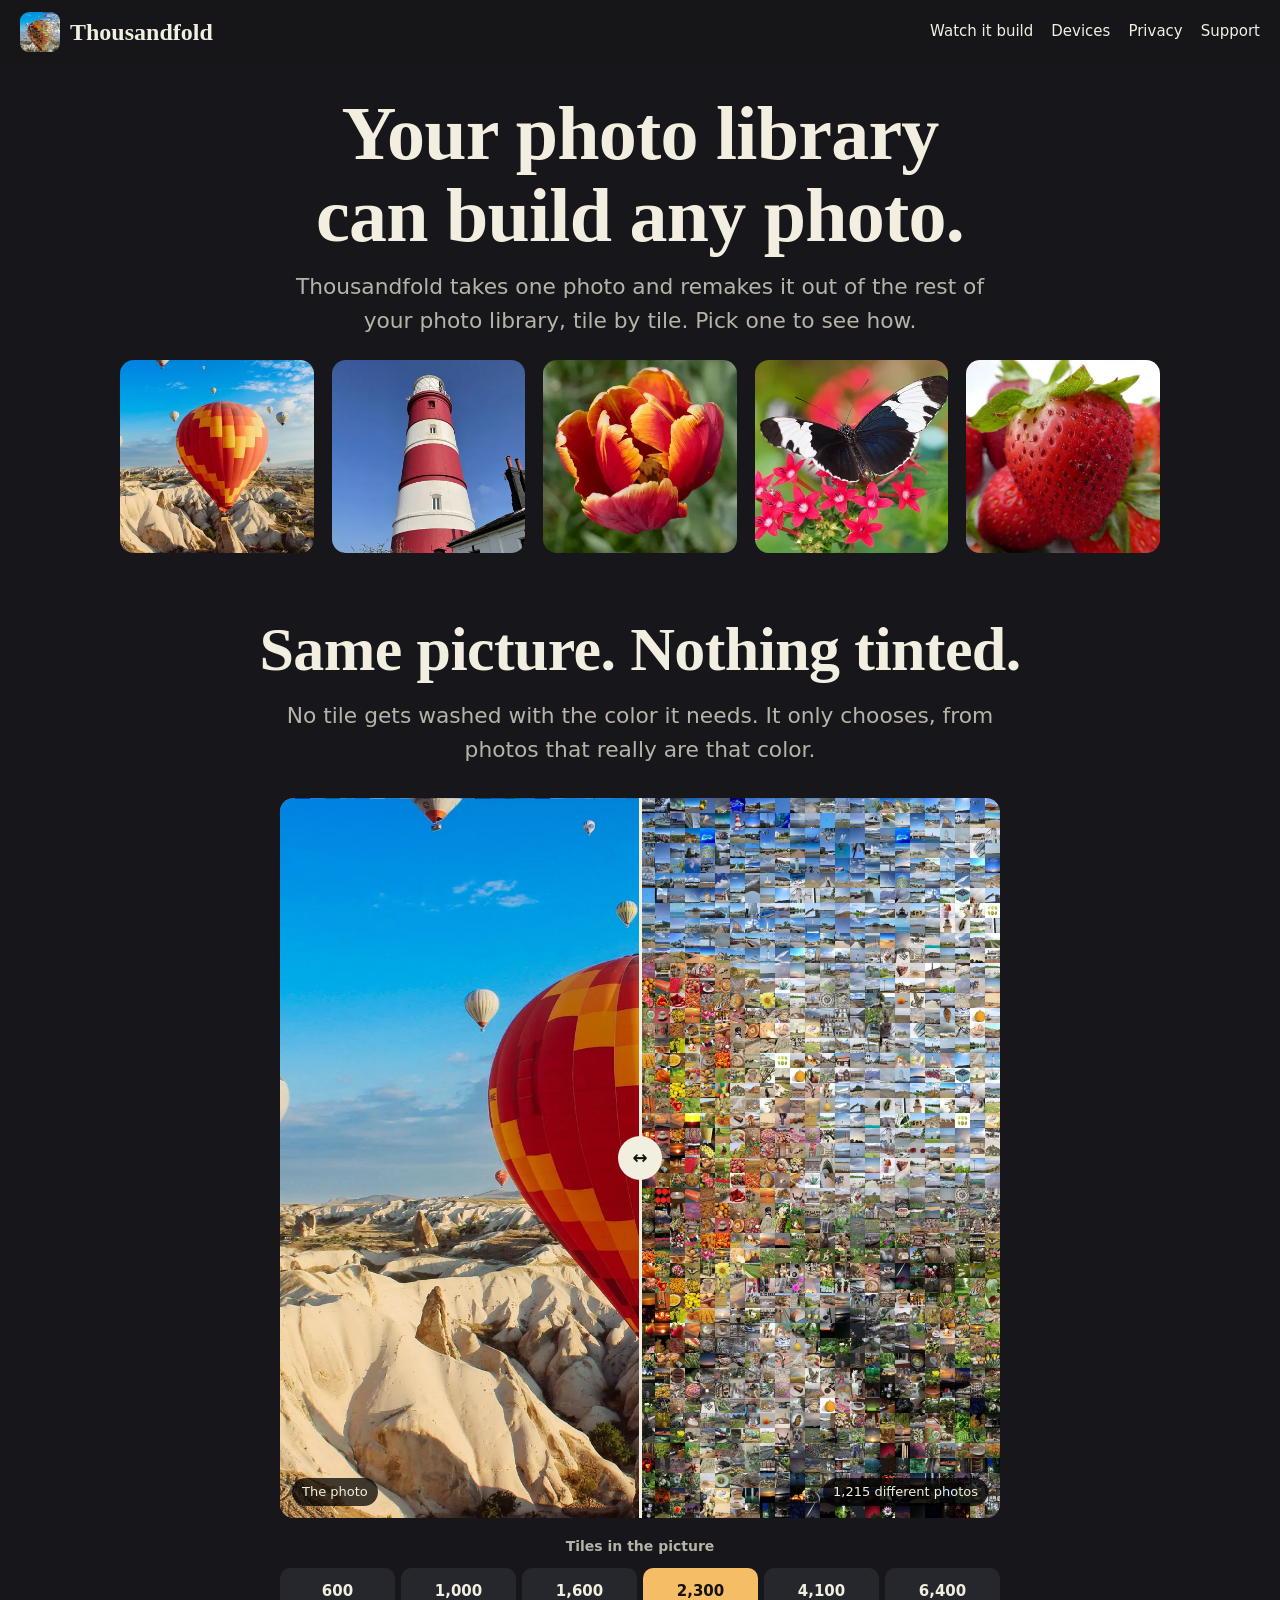
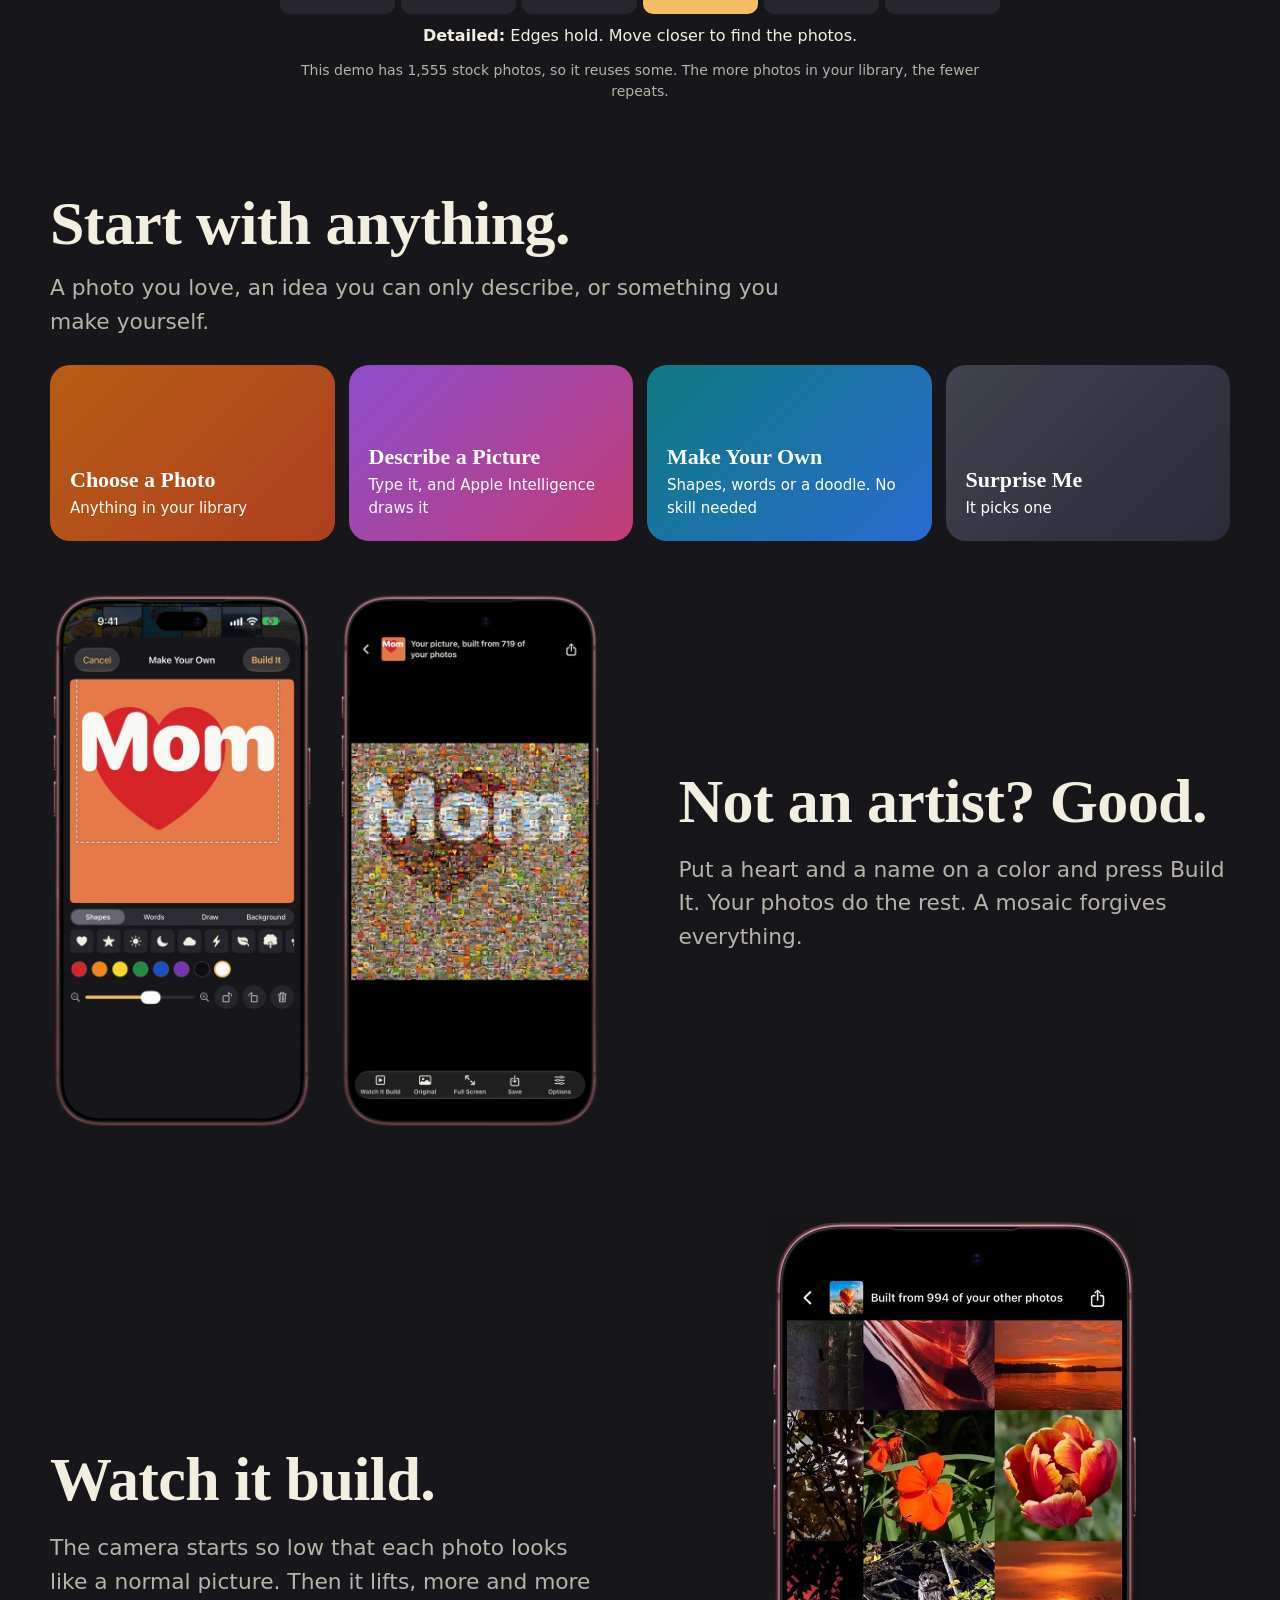
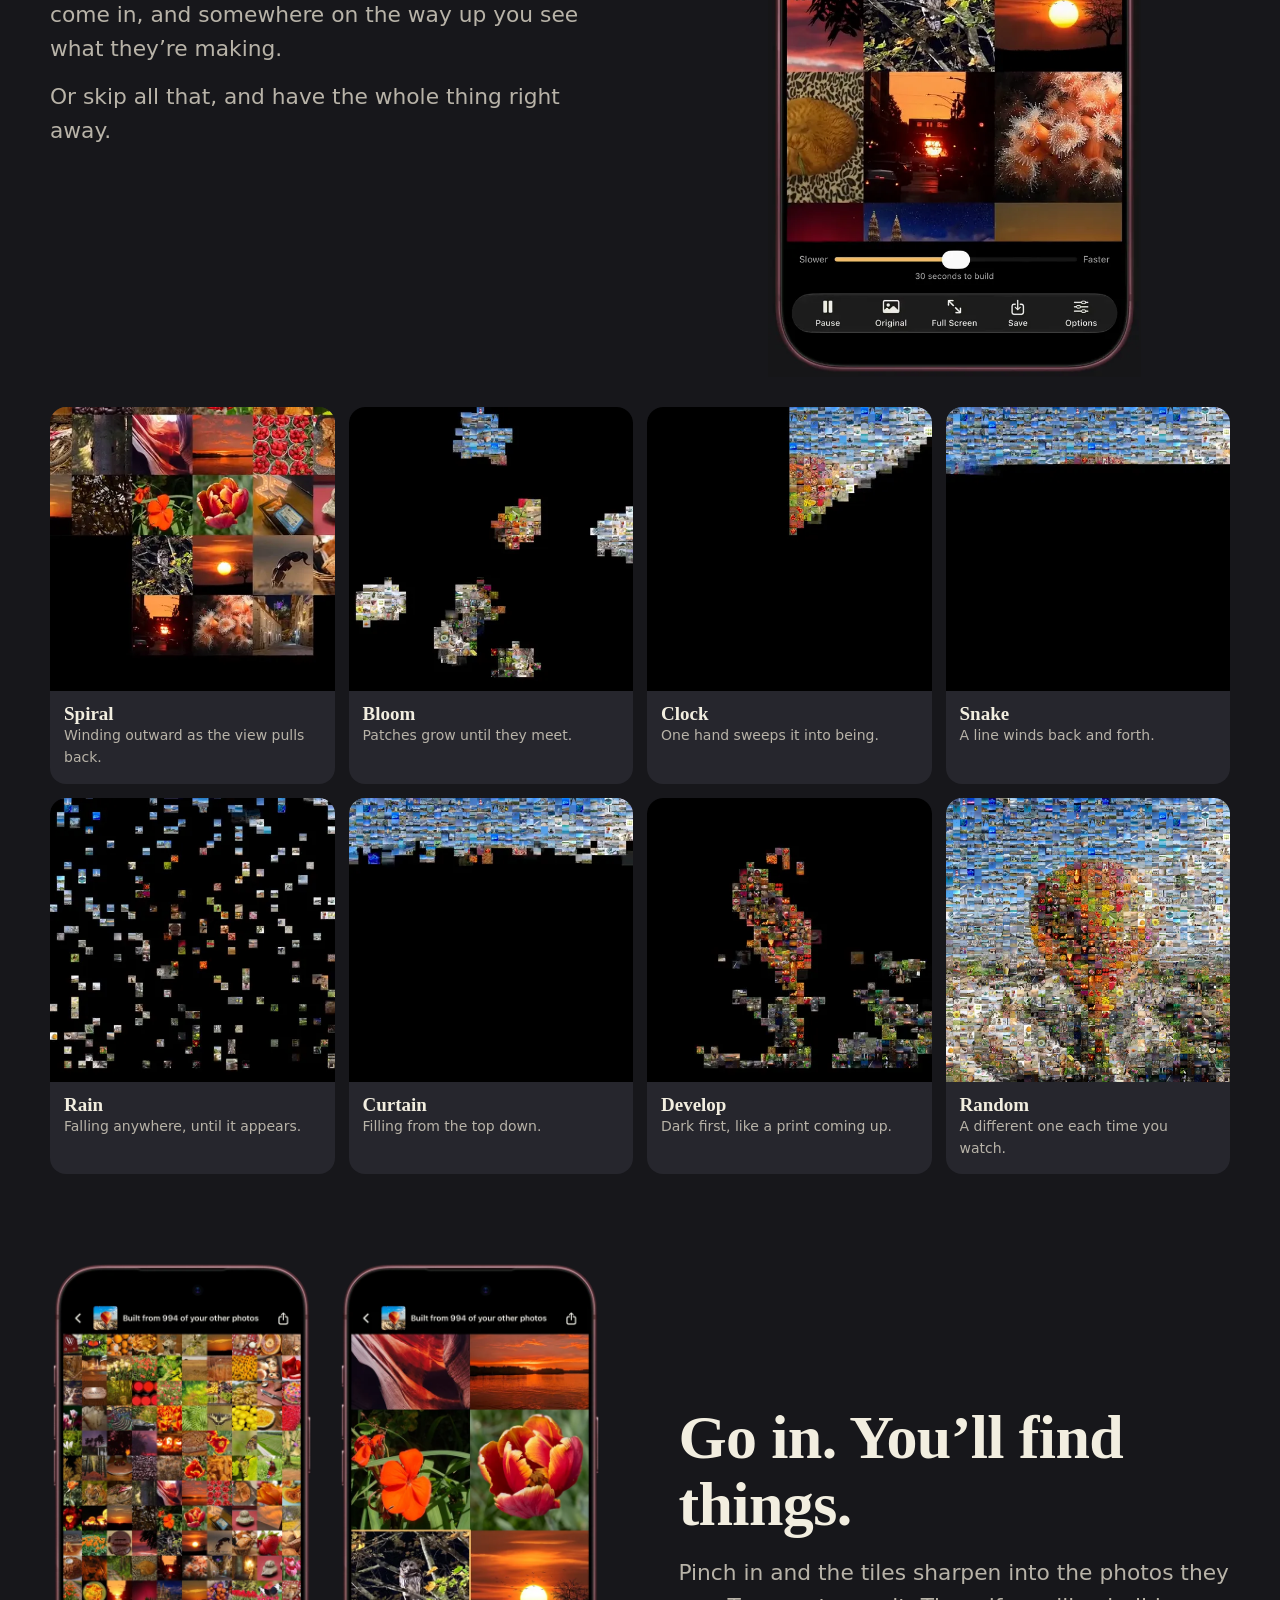
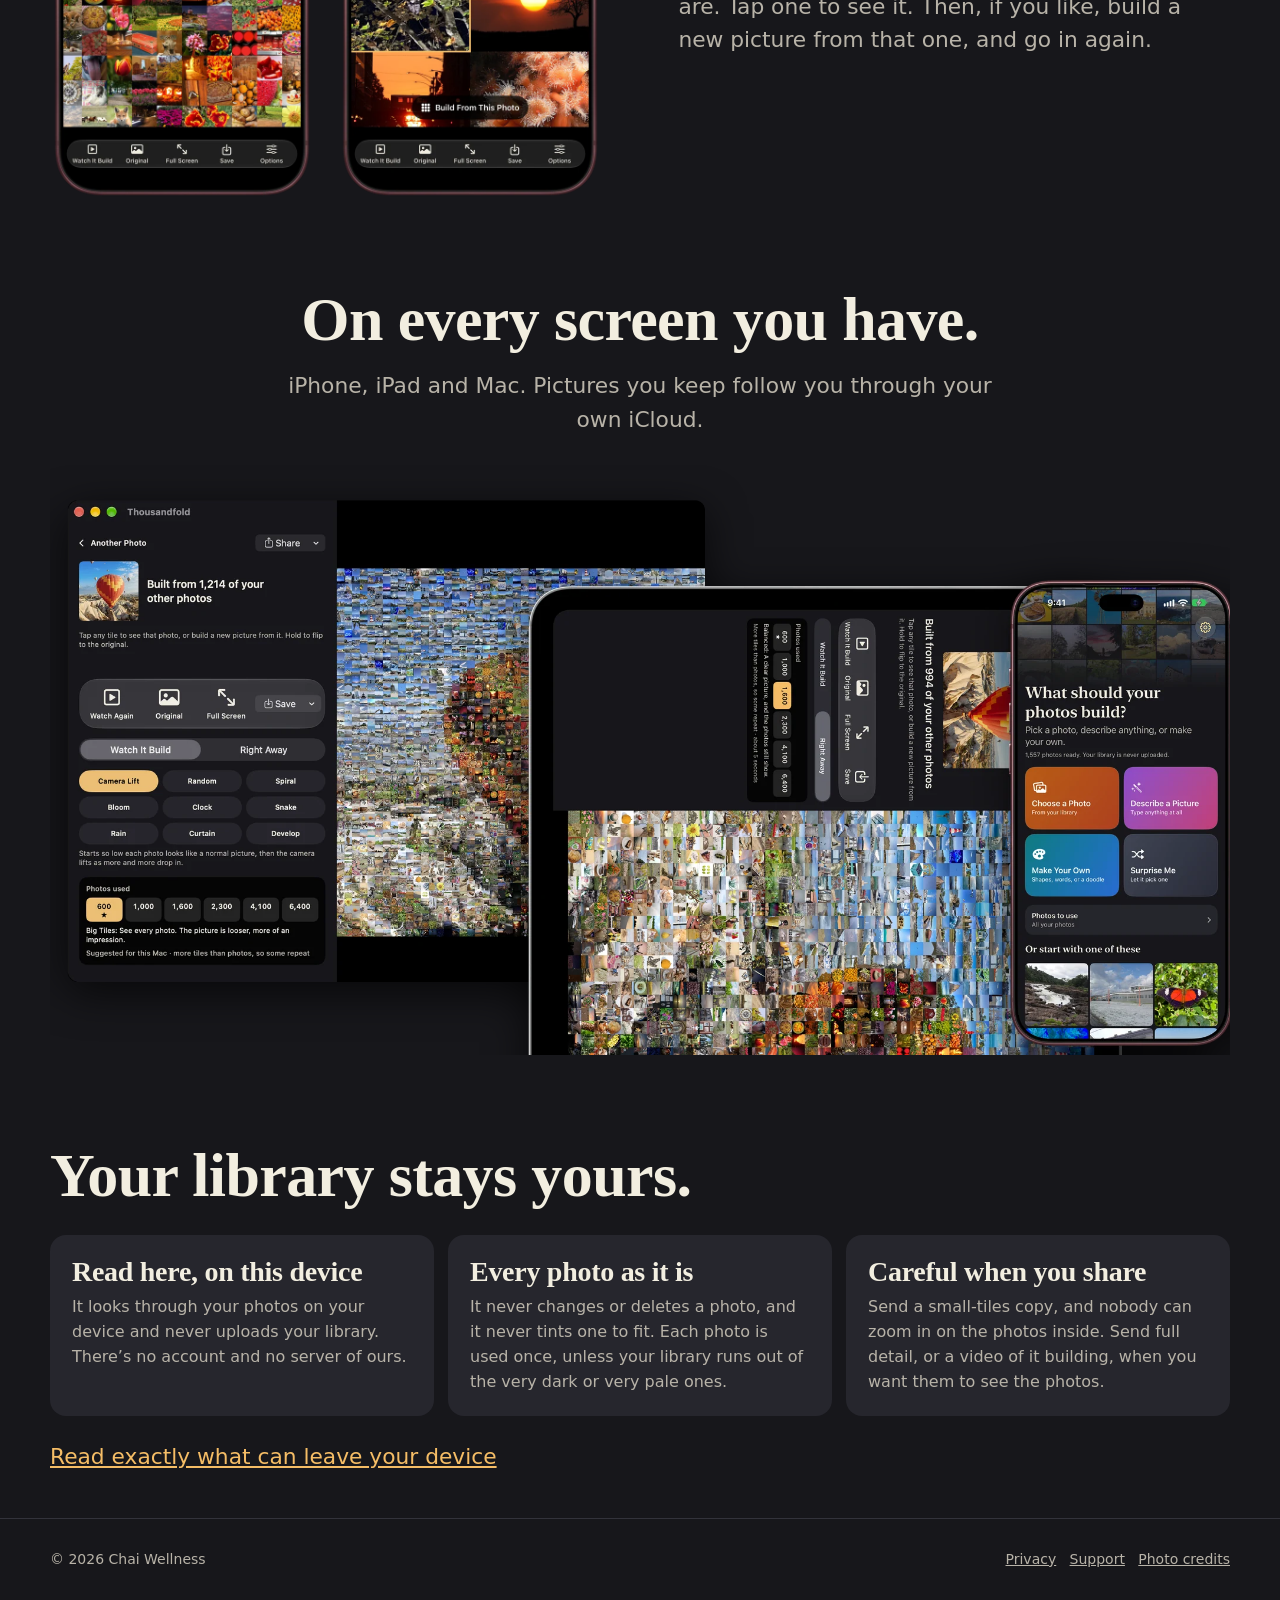
==== index.html @ 29743977 "Screens reshot with the charcoal app" ====
<!doctype html>
<html lang="en">
<head>
<meta charset="utf-8">
<meta name="viewport" content="width=device-width, initial-scale=1, viewport-fit=cover">
<title>Thousandfold: a photo built from your other photos</title>
<meta name="description" content="Pick any photo and Thousandfold builds it out of the rest of your library, tile by tile. Every tile is a real photo, untouched. Your library is never uploaded. For iPhone, iPad and Mac.">
<meta name="theme-color" content="#17171b">
<meta property="og:title" content="Thousandfold"><meta property="og:description" content="A photo built from your other photos."><meta property="og:image" content="og-image.jpg?v=1"><meta name="twitter:card" content="summary_large_image"><meta name="twitter:image" content="og-image.jpg?v=1">
<link rel="icon" href="img/icon-64.png"><link rel="apple-touch-icon" href="apple-touch-icon.png"><link rel="stylesheet" href="style.css?v=6">
</head>
<body>
<header class="nav">
  <a class="brand" href="#top"><img src="img/icon-128.png" alt="" width="40" height="40">Thousandfold</a>
  <nav><a href="#build">Watch it build</a><a href="#devices">Devices</a><a href="#private">Privacy</a><a href="support.html">Support</a></nav>
</header>
<main id="top">
<section class="opening" data-opening>
  <div class="wrap opening-in">
    <div class="opening-words">
      <h1>Your photo library can build any photo.</h1>
      <p class="lead">Thousandfold takes one photo and remakes it out of the rest of your photo library, tile by tile. Pick one to see how.</p>
    </div>
    <div class="picture" data-picture hidden>
      <canvas data-canvas width="1200" height="1200" aria-label="A picture being built out of photos"></canvas>
      <button type="button" class="again" data-again hidden>Watch Again</button>
    </div>
    <p class="caption" data-caption aria-live="polite" hidden></p>
    <div class="picks" data-picks role="group" aria-label="Photos to build">
      <button type="button" class="pick" data-pick="balloon" data-count="1214" data-name="The balloon" aria-label="Build the balloon"><img src="img/pick/balloon-thumb.webp" alt="A hot air balloon over rocky hills" width="360" height="360"></button>
      <button type="button" class="pick" data-pick="lighthouse" data-count="1203" data-name="The lighthouse" aria-label="Build the lighthouse"><img src="img/pick/lighthouse-thumb.webp" alt="A red and white striped lighthouse" width="360" height="360"></button>
      <button type="button" class="pick" data-pick="tulip" data-count="941" data-name="The tulip" aria-label="Build the tulip"><img src="img/pick/tulip-thumb.webp" alt="A red and orange tulip" width="360" height="360"></button>
      <button type="button" class="pick" data-pick="butterfly" data-count="1094" data-name="The butterfly" aria-label="Build the butterfly"><img src="img/pick/butterfly-thumb.webp" alt="A black and white butterfly on red flowers" width="360" height="360"></button>
      <button type="button" class="pick" data-pick="strawberries" data-count="968" data-name="The strawberry" aria-label="Build the strawberry"><img src="img/pick/strawberries-thumb.webp" alt="A ripe strawberry" width="360" height="360"></button>
      </div>
    <p class="after" data-after hidden>This demo uses stock photos. In the app, it&rsquo;s any photo you choose, built from your own library. <span class="soon" data-store-soon>Coming to the App Store</span><a class="store-badge" data-store-live hidden href="#" aria-label="Download Thousandfold on the App Store"><img src="img/app-store-badge-white.svg" alt="Download on the App Store" width="132" height="44"></a></p>
  </div>
</section>

<section class="center"><div class="wrap">
  <h2>Same picture. Nothing tinted.</h2>
  <p class="lead">No tile gets washed with the color it needs. It only chooses, from photos that really are that color.</p>
  <div class="compare" data-compare>
    <img src="img/sizes/balloon-48.webp" data-compare-mosaic alt="The picture built from photos" loading="lazy">
    <img class="over" src="img/pick/balloon-photo.webp" data-compare-photo alt="The original photo" loading="lazy">
    <span class="tag l">The photo</span><span class="tag r" data-compare-count>1,215 different photos</span>
    <div class="bar"><i aria-hidden="true">&#8596;</i></div>
    <input type="range" min="0" max="100" value="50" aria-label="Compare the photo and the picture built from photos">
  </div>
  <div class="sizes-box">
    <p class="sizes-title">Tiles in the picture</p>
    <div class="sizes" data-sizes role="group" aria-label="Tiles in the picture"><button type="button" class="size" data-size="24" data-name="Big Tiles" data-effect="See every photo. The picture is looser, more of an impression." data-distinct="526" aria-pressed="false">600</button><button type="button" class="size" data-size="32" data-name="Bold" data-effect="Photos you can pick out from arm&rsquo;s length." data-distinct="894" aria-pressed="false">1,000</button><button type="button" class="size" data-size="40" data-name="Balanced" data-effect="A clear picture, and the photos still show." data-distinct="979" aria-pressed="false">1,600</button><button type="button" class="size on" data-size="48" data-name="Detailed" data-effect="Edges hold. Move closer to find the photos." data-distinct="1,215" aria-pressed="true">2,300</button><button type="button" class="size" data-size="64" data-name="Fine" data-effect="Sharp from a distance. Zoom in to find the photos." data-distinct="1,454" aria-pressed="false">4,100</button><button type="button" class="size" data-size="80" data-name="Finest" data-effect="Nearly passes for the photo. The tiles are tiny." data-distinct="1,539" aria-pressed="false">6,400</button></div>
    <p class="sizes-line" data-size-line aria-live="polite"><b>Detailed:</b> Edges hold. Move closer to find the photos.</p>
    <p class="sizes-note">This demo has 1,555 stock photos, so it reuses some. The more photos in your library, the fewer repeats.</p>
  </div>
</div></section>

<section><div class="wrap">
  <h2>Start with anything.</h2>
  <p class="lead" style="margin-top:14px">A photo you love, an idea you can only describe, or something you make yourself.</p>
  <div class="starts">
    <div class="start s1"><b>Choose a Photo</b><span>Anything in your library</span></div>
    <div class="start s2"><b>Describe a Picture</b><span>Type it, and Apple Intelligence draws it</span></div>
    <div class="start s3"><b>Make Your Own</b><span>Shapes, words or a doodle. No skill needed</span></div>
    <div class="start s4"><b>Surprise Me</b><span>It picks one</span></div>
  </div>
  <div class="row flip" style="margin-top:clamp(32px,4vw,52px)">
    <div class="devices"><img src="img/iphone-make.webp?v=2" alt="Make Your Own on iPhone: a heart and a word on a colored background" loading="lazy" width="560" height="1145"><img src="img/iphone-made.webp?v=2" alt="The same picture built from photos" loading="lazy" width="560" height="1145"></div>
    <div class="copy"><h2>Not an artist? Good.</h2><p class="lead">Put a heart and a name on a color and press Build It. Your photos do the rest. A mosaic forgives everything.</p></div>
  </div>
</div></section>

<section id="build"><div class="wrap">
  <div class="row">
    <div class="copy"><h2>Watch it build.</h2><p class="lead">The camera starts so low that each photo looks like a normal picture. Then it lifts, more and more come in, and somewhere on the way up you see what they&rsquo;re making.</p><p class="lead">Or skip all that, and have the whole thing right away.</p></div>
    <div class="devices"><video class="video-frame" data-video src="" data-src="img/iphone-lift.mp4?v=3" poster="img/iphone-lift-poster.webp?v=2" muted loop playsinline width="660" height="1350" aria-label="Thousandfold on iPhone: the camera lifts as a picture is built from photos"></video></div>
  </div>
  <div class="ways">
    <figure class="way"><video data-video data-src="img/way-spiral.mp4?v=5" poster="img/way-spiral.webp" muted loop playsinline width="480" height="480" aria-hidden="true"></video><figcaption><b>Spiral</b>Winding outward as the view pulls back.</figcaption></figure>
    <figure class="way"><video data-video data-src="img/way-bloom.mp4?v=5" poster="img/way-bloom.webp" muted loop playsinline width="480" height="480" aria-hidden="true"></video><figcaption><b>Bloom</b>Patches grow until they meet.</figcaption></figure>
    <figure class="way"><video data-video data-src="img/way-clock.mp4?v=5" poster="img/way-clock.webp" muted loop playsinline width="480" height="480" aria-hidden="true"></video><figcaption><b>Clock</b>One hand sweeps it into being.</figcaption></figure>
    <figure class="way"><video data-video data-src="img/way-snake.mp4?v=5" poster="img/way-snake.webp" muted loop playsinline width="480" height="480" aria-hidden="true"></video><figcaption><b>Snake</b>A line winds back and forth.</figcaption></figure>
    <figure class="way"><video data-video data-src="img/way-rain.mp4?v=5" poster="img/way-rain.webp" muted loop playsinline width="480" height="480" aria-hidden="true"></video><figcaption><b>Rain</b>Falling anywhere, until it appears.</figcaption></figure>
    <figure class="way"><video data-video data-src="img/way-curtain.mp4?v=5" poster="img/way-curtain.webp" muted loop playsinline width="480" height="480" aria-hidden="true"></video><figcaption><b>Curtain</b>Filling from the top down.</figcaption></figure>
    <figure class="way"><video data-video data-src="img/way-develop.mp4?v=5" poster="img/way-develop.webp" muted loop playsinline width="480" height="480" aria-hidden="true"></video><figcaption><b>Develop</b>Dark first, like a print coming up.</figcaption></figure>
    <figure class="way"><img src="img/way-random.webp" alt="" loading="lazy" width="480" height="480"><figcaption><b>Random</b>A different one each time you watch.</figcaption></figure>
  </div>
</div></section>

<section><div class="wrap"><div class="row flip">
  <div class="devices"><img src="img/iphone-zoomed.webp?v=2" alt="Zoomed in close on the tiles" loading="lazy" width="560" height="1145"><img src="img/iphone-one.webp?v=2" alt="One photo filling the screen, with a button to build a new picture from it" loading="lazy" width="560" height="1145"></div>
  <div class="copy"><h2>Go in. You&rsquo;ll find things.</h2><p class="lead">Pinch in and the tiles sharpen into the photos they are. Tap one to see it. Then, if you like, build a new picture from that one, and go in again.</p></div>
</div></div></section>

<section id="devices"><div class="wrap center">
  <h2>On every screen you have.</h2>
  <p class="lead">iPhone, iPad and Mac. Pictures you keep follow you through your own iCloud.</p>
  <div class="strip"><img src="img/devices.webp?v=2" alt="Thousandfold on Mac, iPad and iPhone" loading="lazy" width="1800" height="900"></div>
</div></section>

<section id="private"><div class="wrap">
  <h2>Your library stays yours.</h2>
  <div class="promises">
    <div class="promise"><h3>Read here, on this device</h3><p>It looks through your photos on your device and never uploads your library. There&rsquo;s no account and no server of ours.</p></div>
    <div class="promise"><h3>Every photo as it is</h3><p>It never changes or deletes a photo, and it never tints one to fit. Each photo is used once, unless your library runs out of the very dark or very pale ones.</p></div>
    <div class="promise"><h3>Careful when you share</h3><p>Send a small-tiles copy, and nobody can zoom in on the photos inside. Send full detail, or a video of it building, when you want them to see the photos.</p></div>
  </div>
  <p class="lead" style="margin-top:24px"><a href="privacy.html">Read exactly what can leave your device</a></p>
</div></section>

<!-- The maker's note goes here, in Eric's words, once he has written it. Nothing publishes in his name until then. -->
</main>
<footer class="foot"><div class="wrap"><span>&copy; 2026 Chai Wellness</span><span><a href="privacy.html">Privacy</a> &nbsp; <a href="support.html">Support</a> &nbsp; <a href="credits.html">Photo credits</a></span></div></footer>
<script src="site.js?v=2" defer></script><script src="store.js" defer></script>
</body></html>
---- style.css ----
:root{color-scheme:dark}
:root{--ink:#17171b;--card:#26262d;--line:#33333b;--paper:#f2eee0;--dim:#b8b3a8;--amber:#f5bd66;--serif:ui-serif,"New York",Georgia,serif;--sans:-apple-system,BlinkMacSystemFont,"SF Pro Text",system-ui,sans-serif}
*{box-sizing:border-box}html{background:var(--ink);scroll-behavior:smooth}body{margin:0;background:var(--ink);color:var(--paper);font:18px/1.55 var(--sans);-webkit-font-smoothing:antialiased}
[hidden]{display:none!important}img,video{display:block;max-width:100%;height:auto}a{color:var(--amber)}
h1,h2,h3{font-family:var(--serif);font-weight:700;line-height:1.08;margin:0;letter-spacing:-.01em}
h2{font-size:clamp(34px,5.2vw,62px)}h3{font-size:clamp(22px,2.4vw,28px)}p{margin:0}.lead{color:var(--dim);font-size:clamp(18px,1.7vw,22px);max-width:34em}
.wrap{width:min(1180px,100% - 40px);margin-inline:auto}section{padding:clamp(32px,3.4vw,54px) 0}
.nav{position:fixed;inset:0 0 auto;z-index:20;display:flex;align-items:center;justify-content:space-between;padding:12px max(20px,env(safe-area-inset-right,0px)) 12px max(20px,env(safe-area-inset-left,0px));background:#17171bd9;-webkit-backdrop-filter:blur(14px);backdrop-filter:blur(14px)}
.brand{display:flex;gap:10px;align-items:center;color:var(--paper);text-decoration:none;font:700 24px var(--serif)}.brand img{width:40px;height:40px;border-radius:9px}
.nav nav{display:flex;gap:18px;font-size:15px}.nav nav a{color:var(--paper);text-decoration:none}@media(max-width:620px){.nav nav a:not(:last-child){display:none}}
.soon{display:inline-block;color:#17130a;background:var(--amber);border-radius:99px;padding:10px 18px;font-weight:600;font-size:15px}
.store-badge{display:block;width:max-content;line-height:0;margin:11px auto 0}.store-badge img{height:44px;width:auto}
/* The opening */
.opening{padding:92px 0 clamp(8px,1.5vw,20px)}.opening-in{display:flex;flex-direction:column;align-items:center;gap:22px;text-align:center}
.opening-words h1{font-size:clamp(38px,6.2vw,76px);text-wrap:balance;max-width:15em;margin-inline:auto}.opening-words .lead{margin:14px auto 0}
.picks{display:grid;grid-template-columns:repeat(5,minmax(0,1fr));gap:clamp(8px,1.4vw,18px);width:min(1040px,100%)}
.pick{appearance:none;border:0;padding:0;background:none;cursor:pointer;border-radius:14px;overflow:hidden;aspect-ratio:1;outline:3px solid transparent;outline-offset:3px;transition:transform .2s,outline-color .2s,opacity .2s}
.pick img{width:100%;height:100%;object-fit:cover}.pick:hover{transform:translateY(-3px)}.pick:focus-visible{outline-color:var(--paper)}.pick.on{outline-color:var(--amber)}
.opening.playing .opening-words{display:none}.opening.playing{padding-top:78px}.opening.playing .picks{width:min(460px,100%);gap:8px}.opening.playing .pick:not(.on){opacity:.72}.opening.playing .pick{border-radius:9px}
@media(max-width:560px){.opening:not(.playing) .picks{grid-template-columns:repeat(6,minmax(0,1fr))}.opening:not(.playing) .pick{grid-column:span 2}.opening:not(.playing) .pick:nth-child(4){grid-column:2/span 2}}
.picture{position:relative;width:min(100%,calc(100svh - 270px));min-width:min(100%,320px);aspect-ratio:1;background:var(--ink);border-radius:10px;overflow:hidden}.picture canvas{display:block;width:100%;height:100%}
.again{position:absolute;right:12px;bottom:12px;appearance:none;border:0;border-radius:99px;padding:10px 16px;font:600 15px var(--sans);background:#000c;color:var(--paper);cursor:pointer}.again:focus-visible{outline:2px solid var(--paper)}
.caption{font:700 clamp(24px,3.4vw,40px)/1.12 var(--serif);min-height:1.2em;text-wrap:balance;margin:0}.after{color:var(--dim);max-width:34em}.after .soon{margin-left:8px;font-size:14px;padding:5px 12px;white-space:nowrap}
/* Compare */
.compare{position:relative;width:min(720px,100%);aspect-ratio:1;margin:clamp(20px,2.6vw,32px) auto 0;overflow:hidden;border-radius:14px;touch-action:pan-y;cursor:ew-resize;user-select:none;--at:50%}
.compare img{position:absolute;inset:0;width:100%;height:100%;object-fit:cover;pointer-events:none}.compare .over{clip-path:inset(0 calc(100% - var(--at)) 0 0)}
.compare .bar{position:absolute;top:0;bottom:0;left:var(--at);width:3px;margin-left:-1.5px;background:var(--paper)}.compare .bar i{position:absolute;top:50%;left:50%;width:44px;height:44px;margin:-22px;border-radius:50%;background:var(--paper);color:#111;display:grid;place-items:center;font-style:normal;font-weight:700}
.compare input{position:absolute;inset:0;width:100%;height:100%;opacity:0;margin:0;cursor:ew-resize}
.sizes-box{width:min(720px,100%);margin:18px auto 0;display:grid;gap:10px;text-align:center}.sizes-title{font-size:14px;font-weight:600;color:var(--dim)}
.sizes{display:grid;grid-template-columns:repeat(6,minmax(0,1fr));gap:6px}.size{appearance:none;border:0;border-radius:10px;min-height:46px;padding:0 2px;background:var(--card);color:var(--paper);font:600 15px var(--sans);font-variant-numeric:tabular-nums;cursor:pointer}.size.on{background:var(--amber);color:#17130a}.size:focus-visible{outline:2px solid var(--paper);outline-offset:2px}
.sizes-line{color:var(--paper);font-size:16px;min-height:1.6em}.sizes-line b{font-weight:600}.sizes-note{color:var(--dim);font-size:14px}
.tag{position:absolute;bottom:12px;background:#000b;padding:4px 10px;border-radius:99px;font-size:13px;pointer-events:none}.tag.l{left:12px}.tag.r{right:12px}.center{text-align:center}.center .lead{margin:16px auto 0}
/* Rows */
.row{display:grid;grid-template-columns:1fr 1fr;gap:clamp(30px,6vw,90px);align-items:center}.row.flip>.copy{order:2}.copy h2{margin-bottom:18px}.copy .lead+.lead{margin-top:14px}
.devices{display:flex;justify-content:center;align-items:flex-end;gap:clamp(10px,2vw,24px);min-width:0}.devices img,.devices video{max-height:760px;width:auto;min-width:0}.devices>*{flex:0 1 auto;min-width:0}
@media(max-width:860px){.row{grid-template-columns:1fr}.row.flip>.copy{order:0}.devices img,.devices video{max-height:620px}}
.video-frame{background:none;display:block;width:min(380px,100%)}
/* Start */
.starts{display:grid;grid-template-columns:repeat(4,1fr);gap:14px;margin-top:26px}.start{border-radius:20px;padding:20px;min-height:176px;color:#fff;display:flex;flex-direction:column;justify-content:flex-end;gap:4px}.start b{font:700 22px var(--serif)}.start span{font-size:15px}
.s1{background:linear-gradient(135deg,#b85c14,#ad401f)}.s2{background:linear-gradient(135deg,#8c4dcc,#c23d75)}.s3{background:linear-gradient(135deg,#0f7a80,#296bd1)}.s4{background:linear-gradient(135deg,#40444f,#292b38)}
@media(max-width:860px){.starts{grid-template-columns:1fr 1fr}}
/* Ways */
.ways{display:grid;grid-template-columns:repeat(4,1fr);gap:14px;margin-top:30px}@media(max-width:860px){.ways{grid-template-columns:1fr 1fr}}
.way{margin:0;background:var(--card);border-radius:16px;overflow:hidden}.way video,.way img{width:100%;aspect-ratio:1;object-fit:cover;background:var(--ink)}.way figcaption{padding:12px 14px 15px;font-size:14px;color:var(--dim)}.way b{display:block;color:var(--paper);font:700 19px var(--serif)}
/* Promises */
.promises{display:grid;grid-template-columns:repeat(3,1fr);gap:14px;margin-top:26px}@media(max-width:860px){.promises{grid-template-columns:1fr}}.promise{background:var(--card);padding:22px;border-radius:16px}.promise h3{margin-bottom:8px}.promise p{color:var(--dim);font-size:16px}
.strip{margin-top:28px}.strip img{margin:auto}
.foot{border-top:1px solid var(--line);padding:30px 0 50px;font-size:14px;color:var(--dim)}.foot .wrap{display:flex;flex-wrap:wrap;gap:12px 22px;justify-content:space-between}.foot a{color:var(--dim)}
.page{padding-top:108px;max-width:760px}.page h1{font-size:clamp(38px,6vw,58px);margin-bottom:20px}.page h2{font-size:28px;margin:36px 0 10px}.page p,.page li{color:var(--dim)}.page ul{padding-left:20px}.credits{columns:3;column-gap:24px;font-size:13px;padding:0;list-style:none}.credits li{break-inside:avoid;margin-bottom:4px}@media(max-width:700px){.credits{columns:1}}
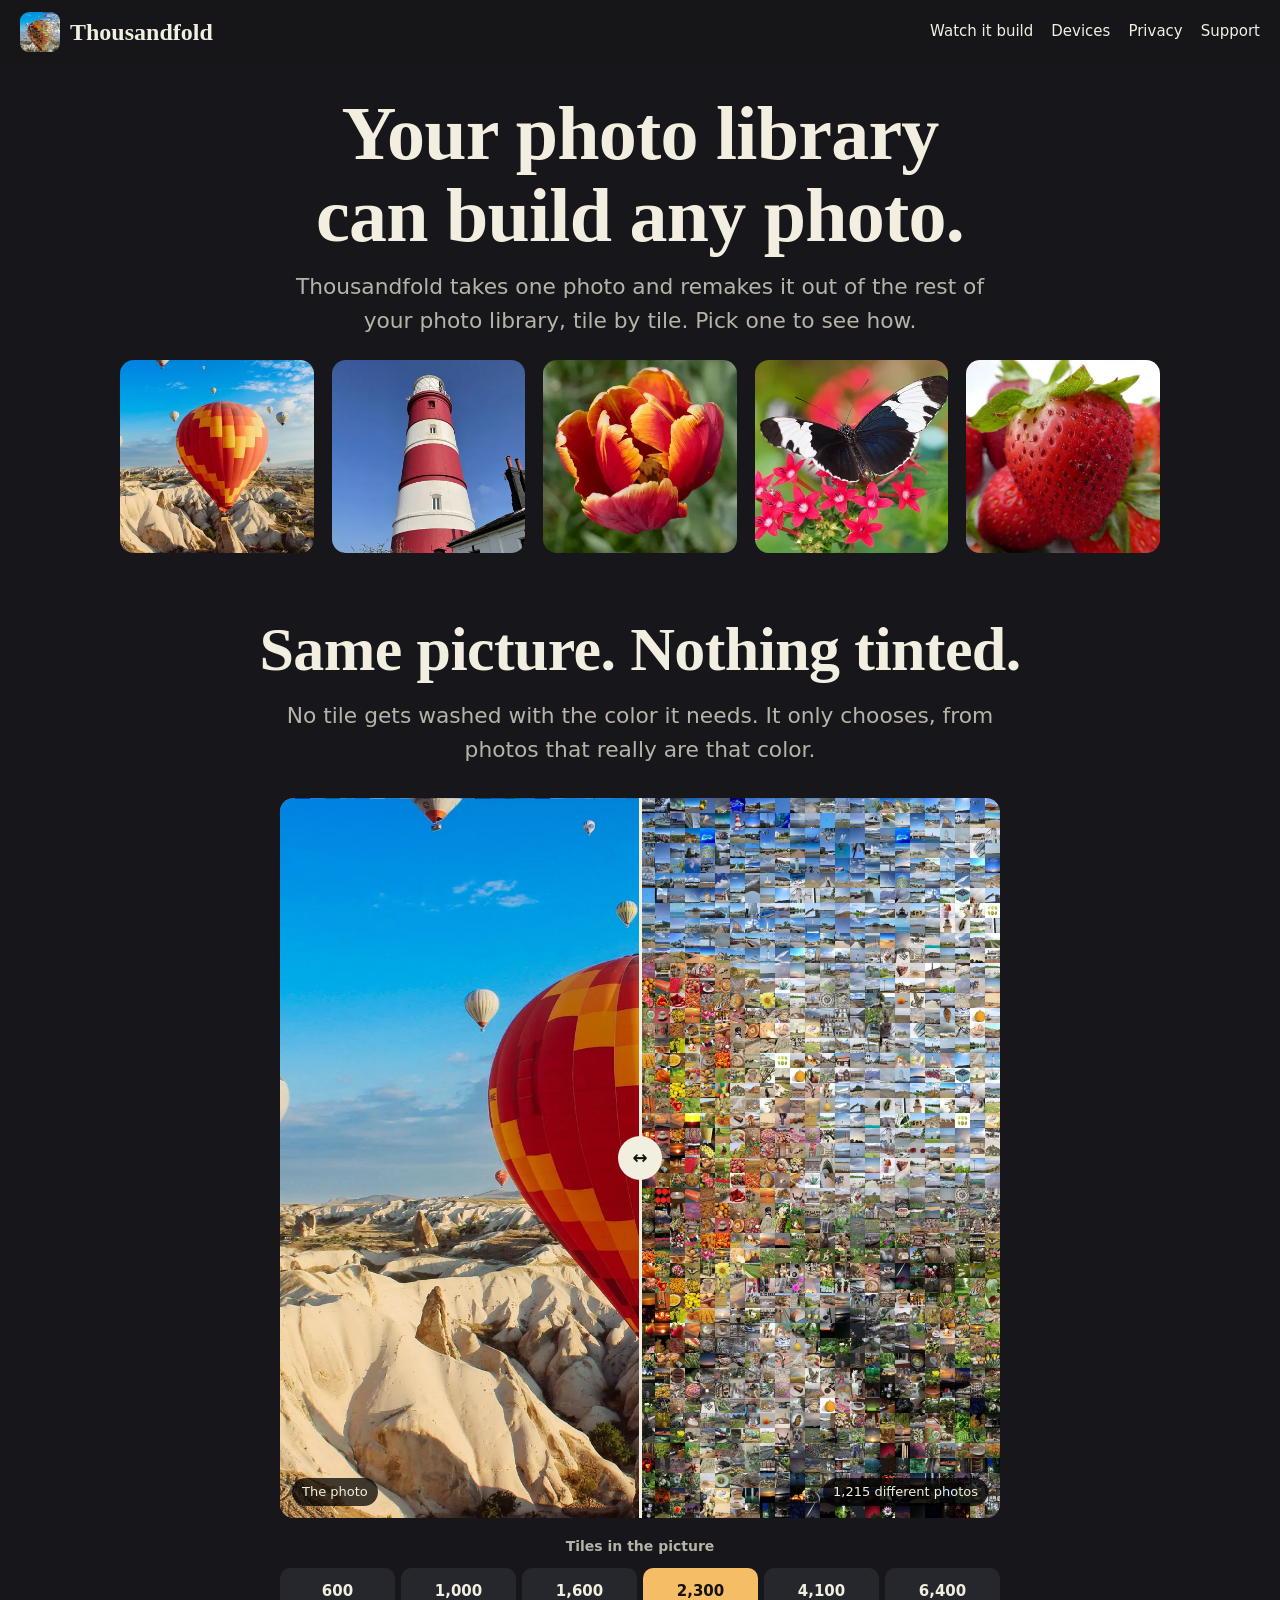
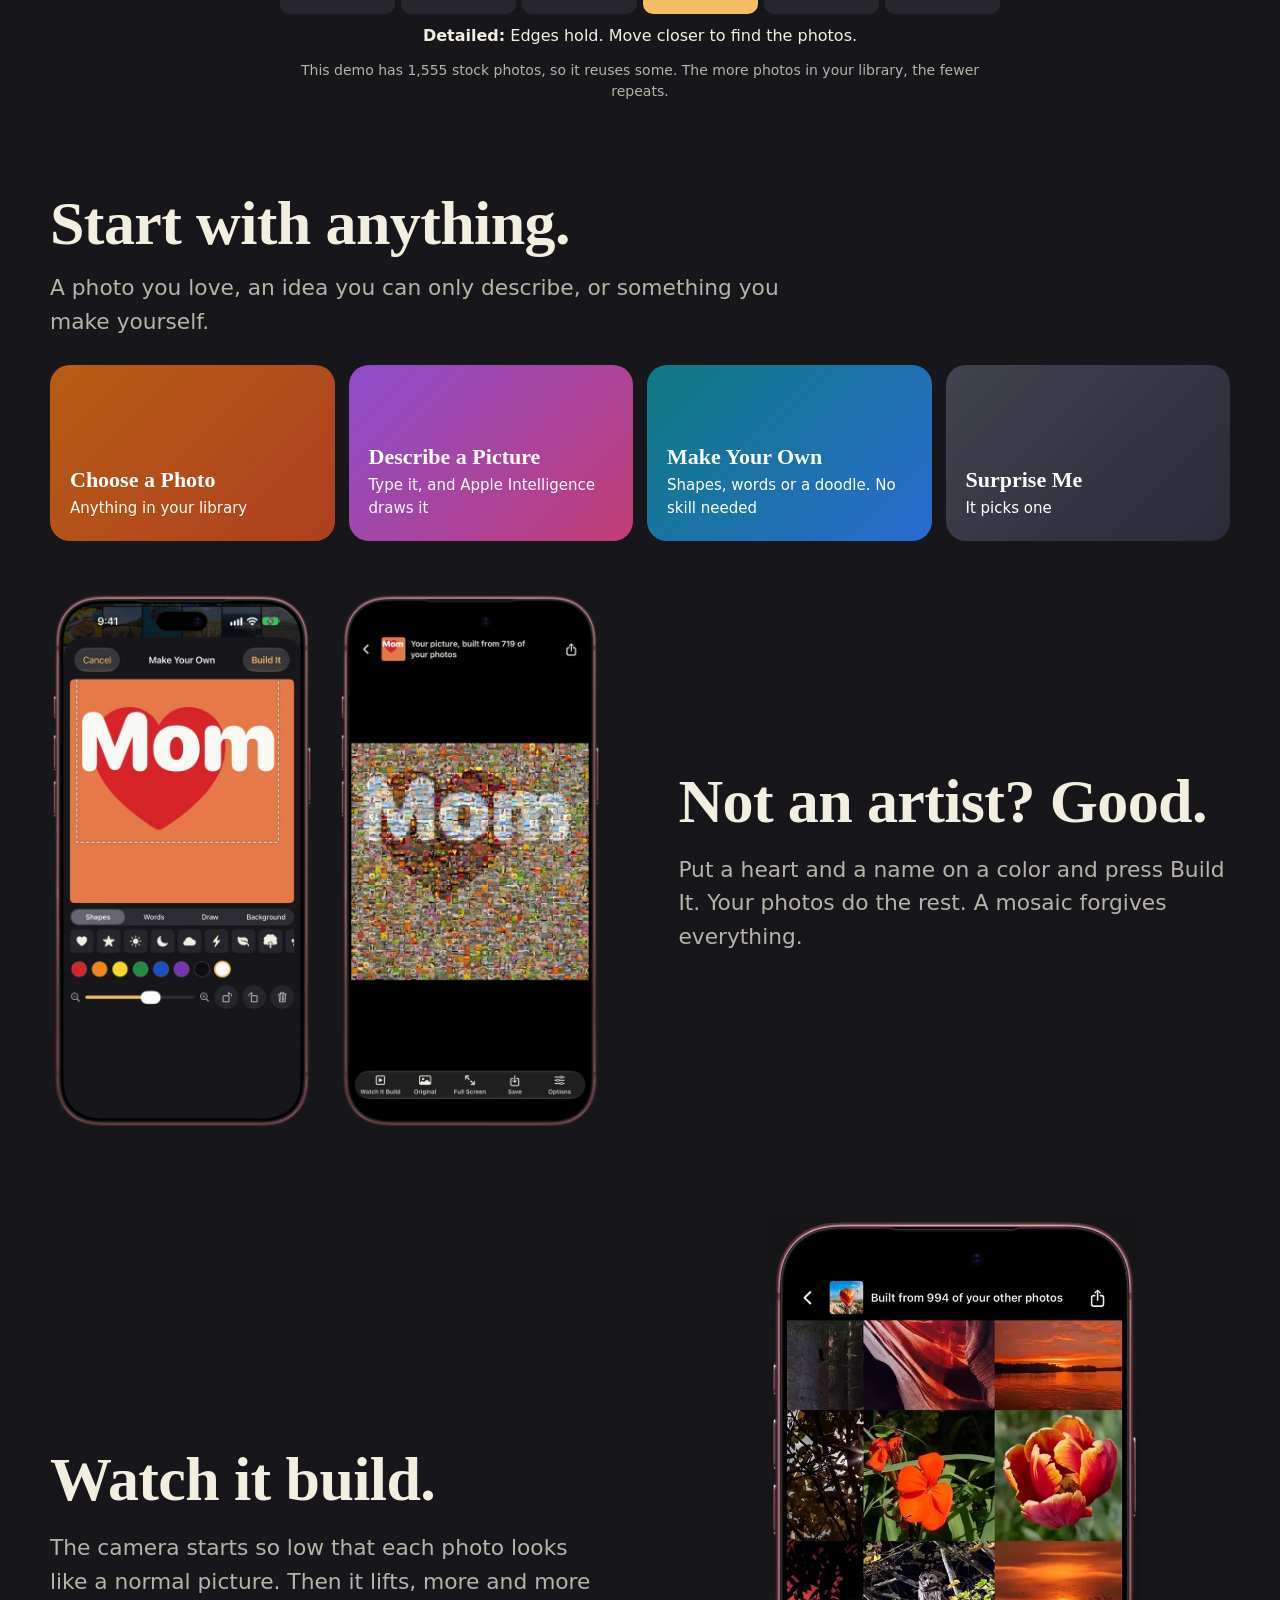
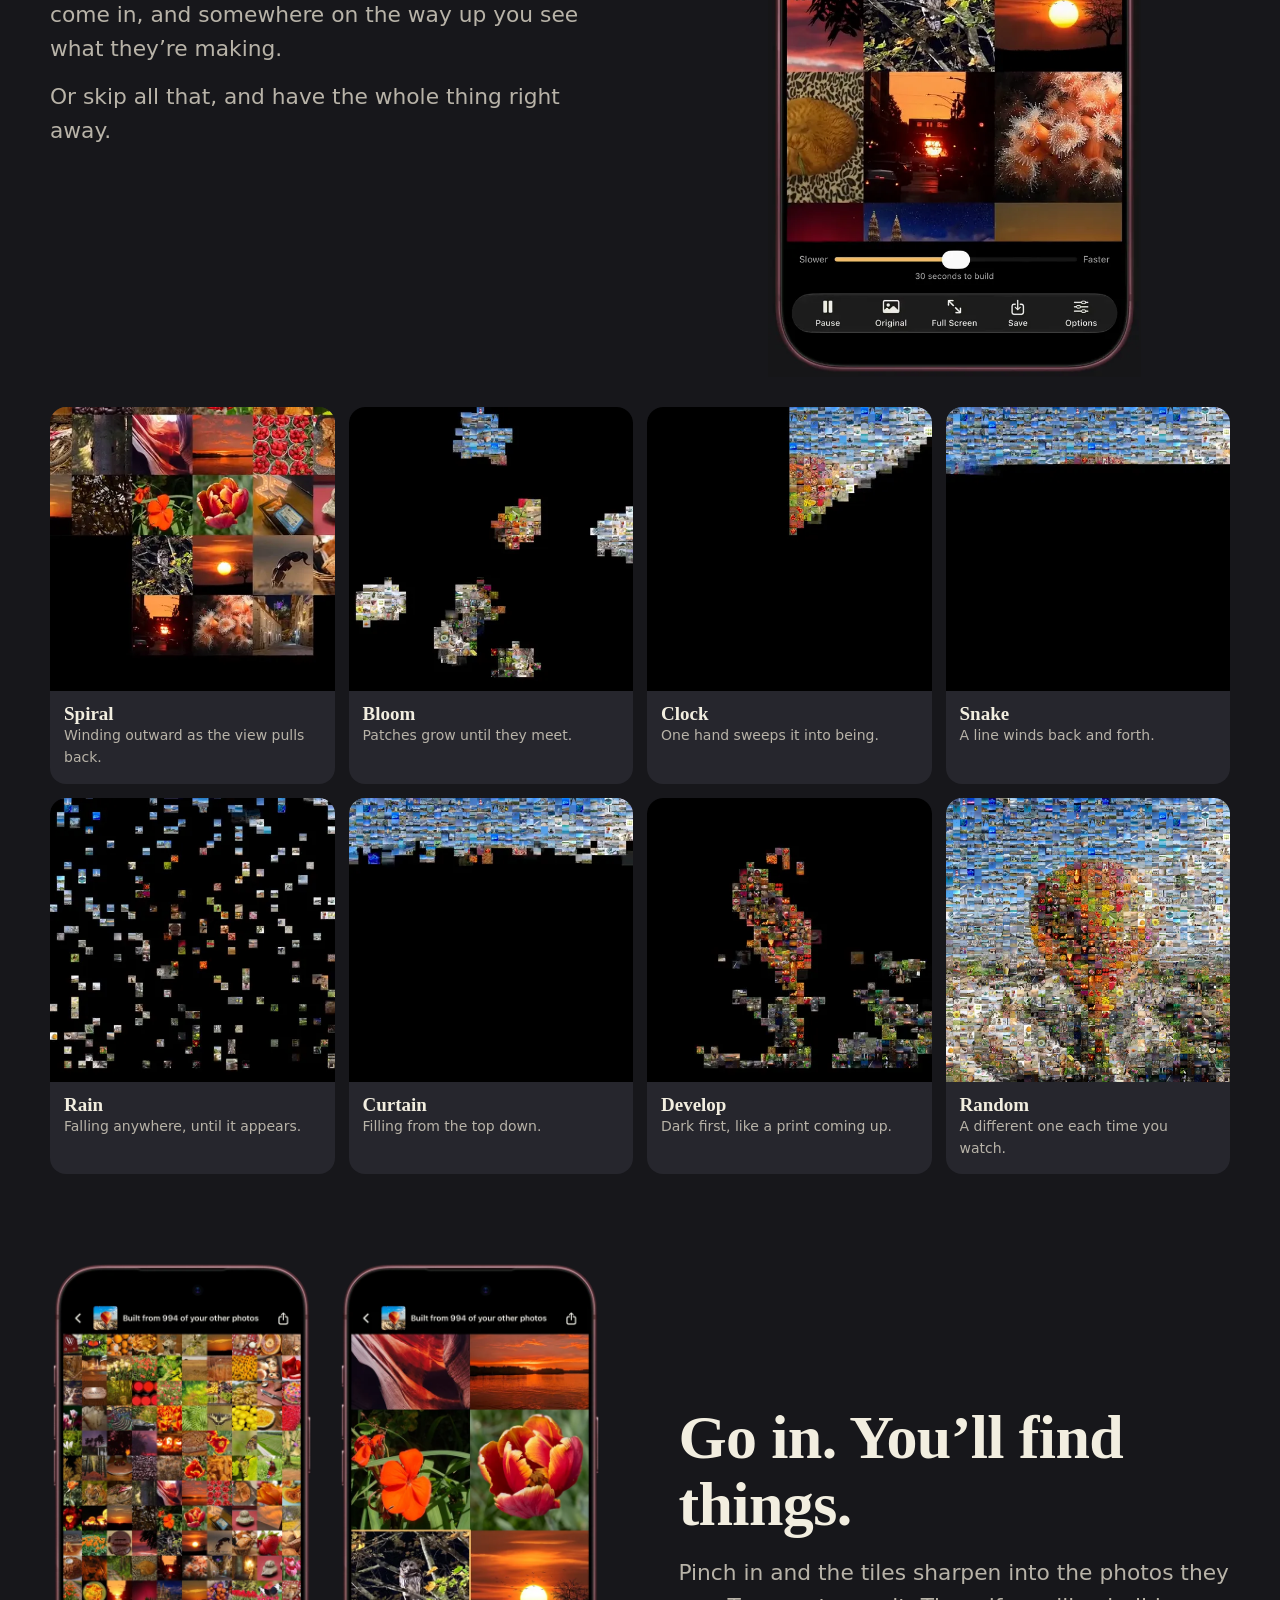
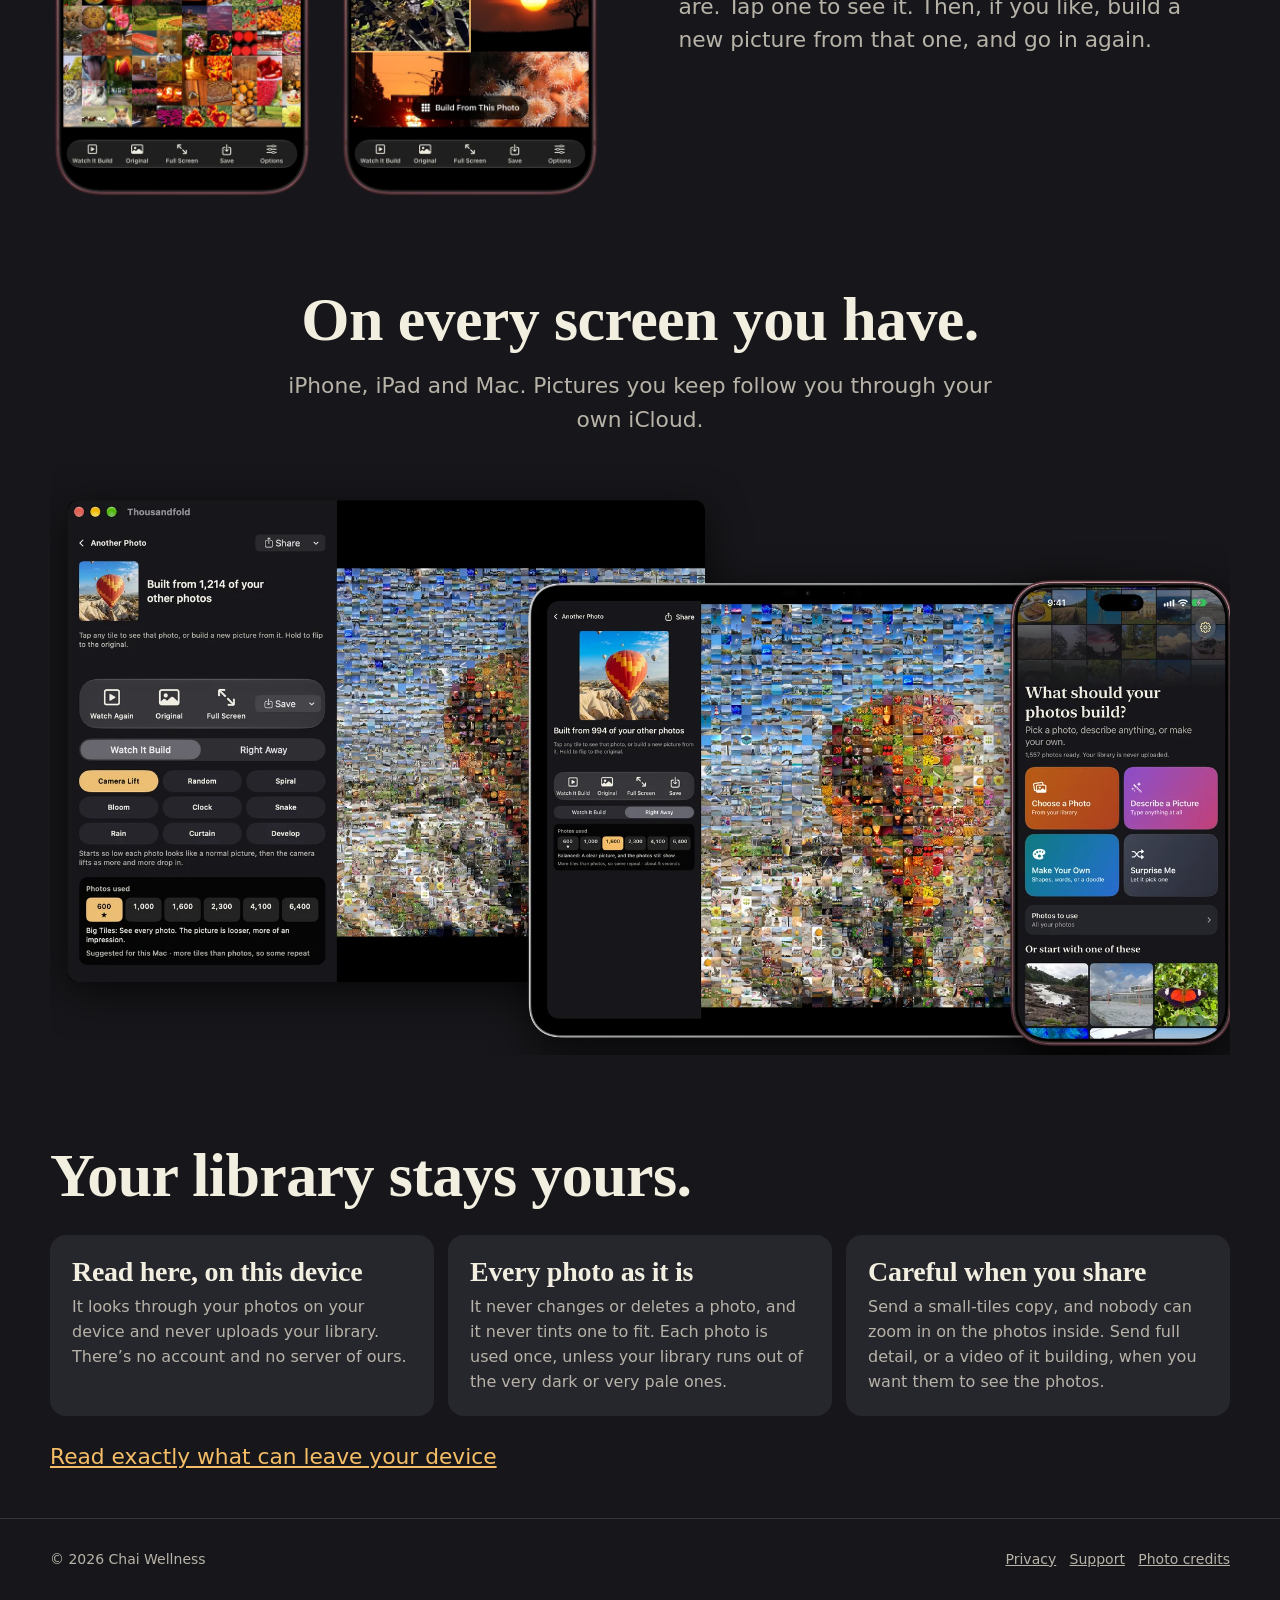
==== commit db80debd: "iPad right way up in the devices picture" ====
--- a/index.html
+++ b/index.html
@@ -95,7 +95,7 @@
 <section id="devices"><div class="wrap center">
   <h2>On every screen you have.</h2>
   <p class="lead">iPhone, iPad and Mac. Pictures you keep follow you through your own iCloud.</p>
-  <div class="strip"><img src="img/devices.webp?v=2" alt="Thousandfold on Mac, iPad and iPhone" loading="lazy" width="1800" height="900"></div>
+  <div class="strip"><img src="img/devices.webp?v=3" alt="Thousandfold on Mac, iPad and iPhone" loading="lazy" width="1800" height="900"></div>
 </div></section>
 
 <section id="private"><div class="wrap">
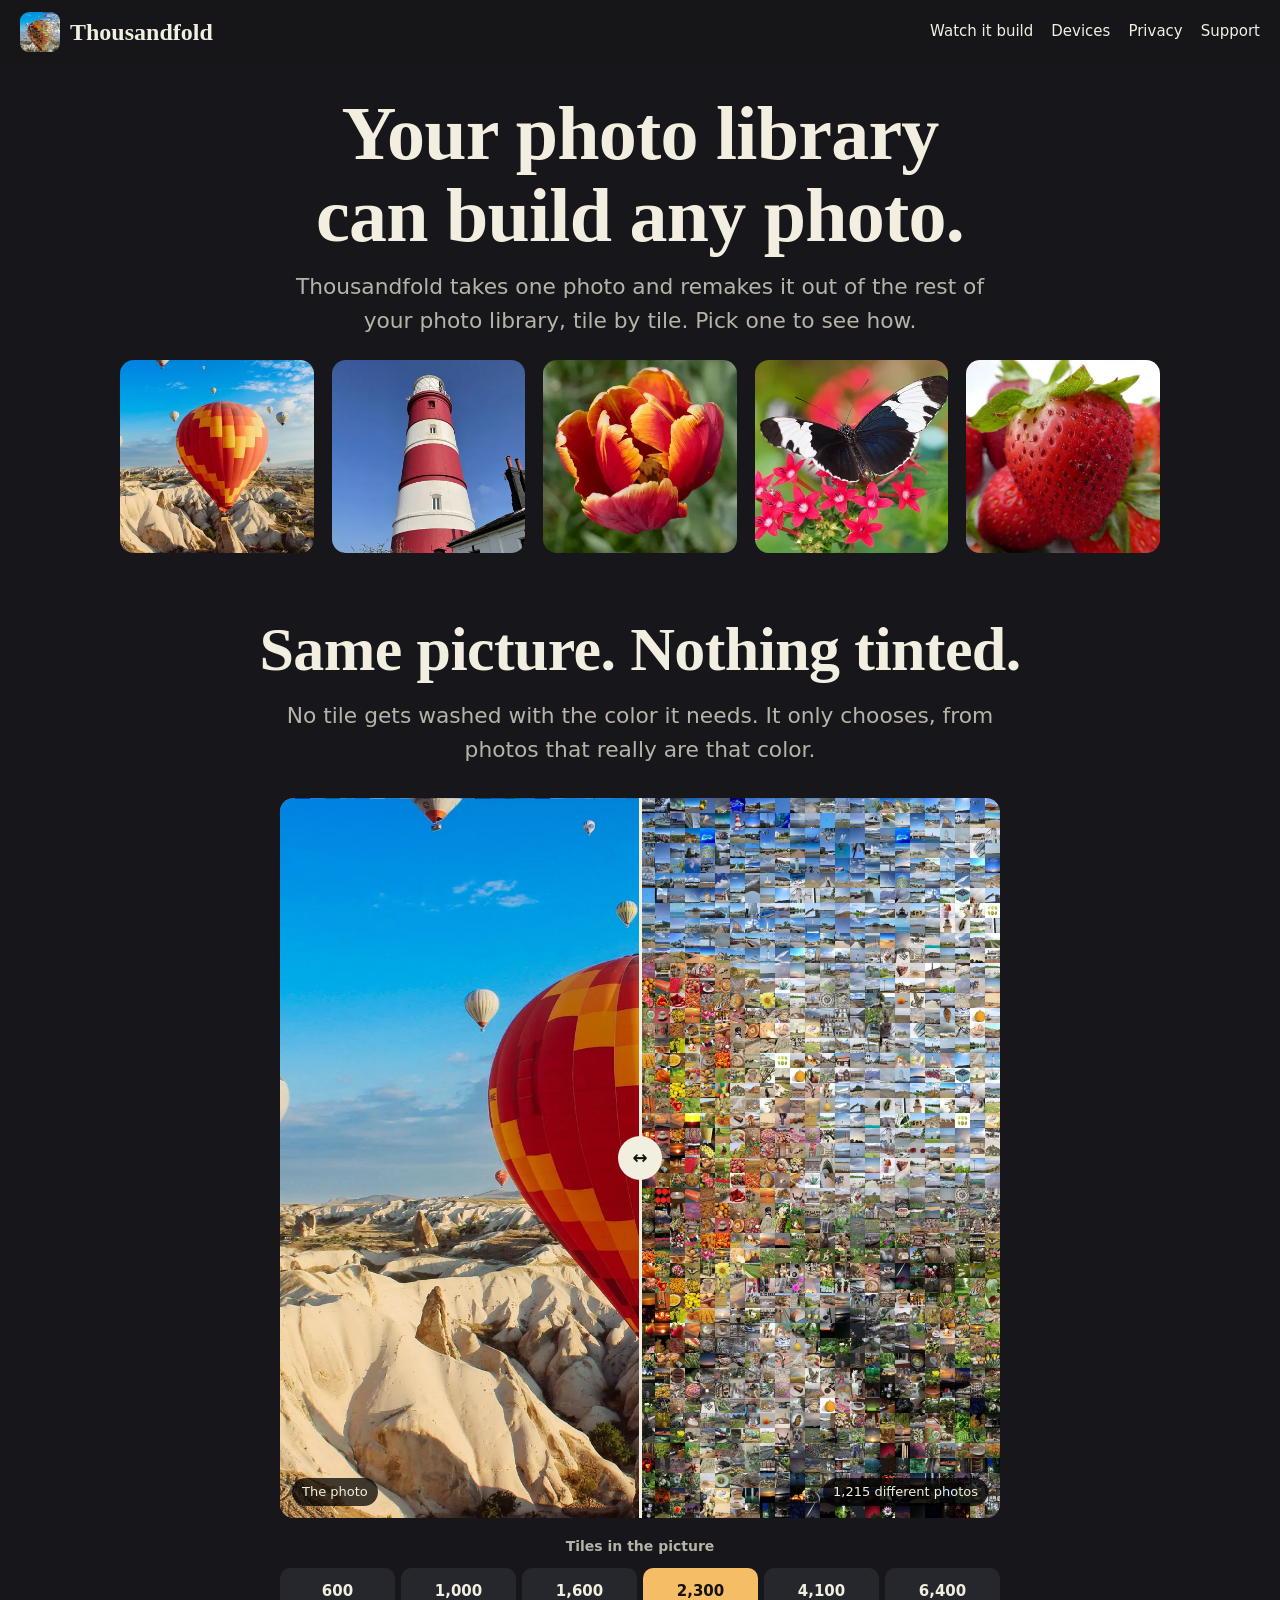
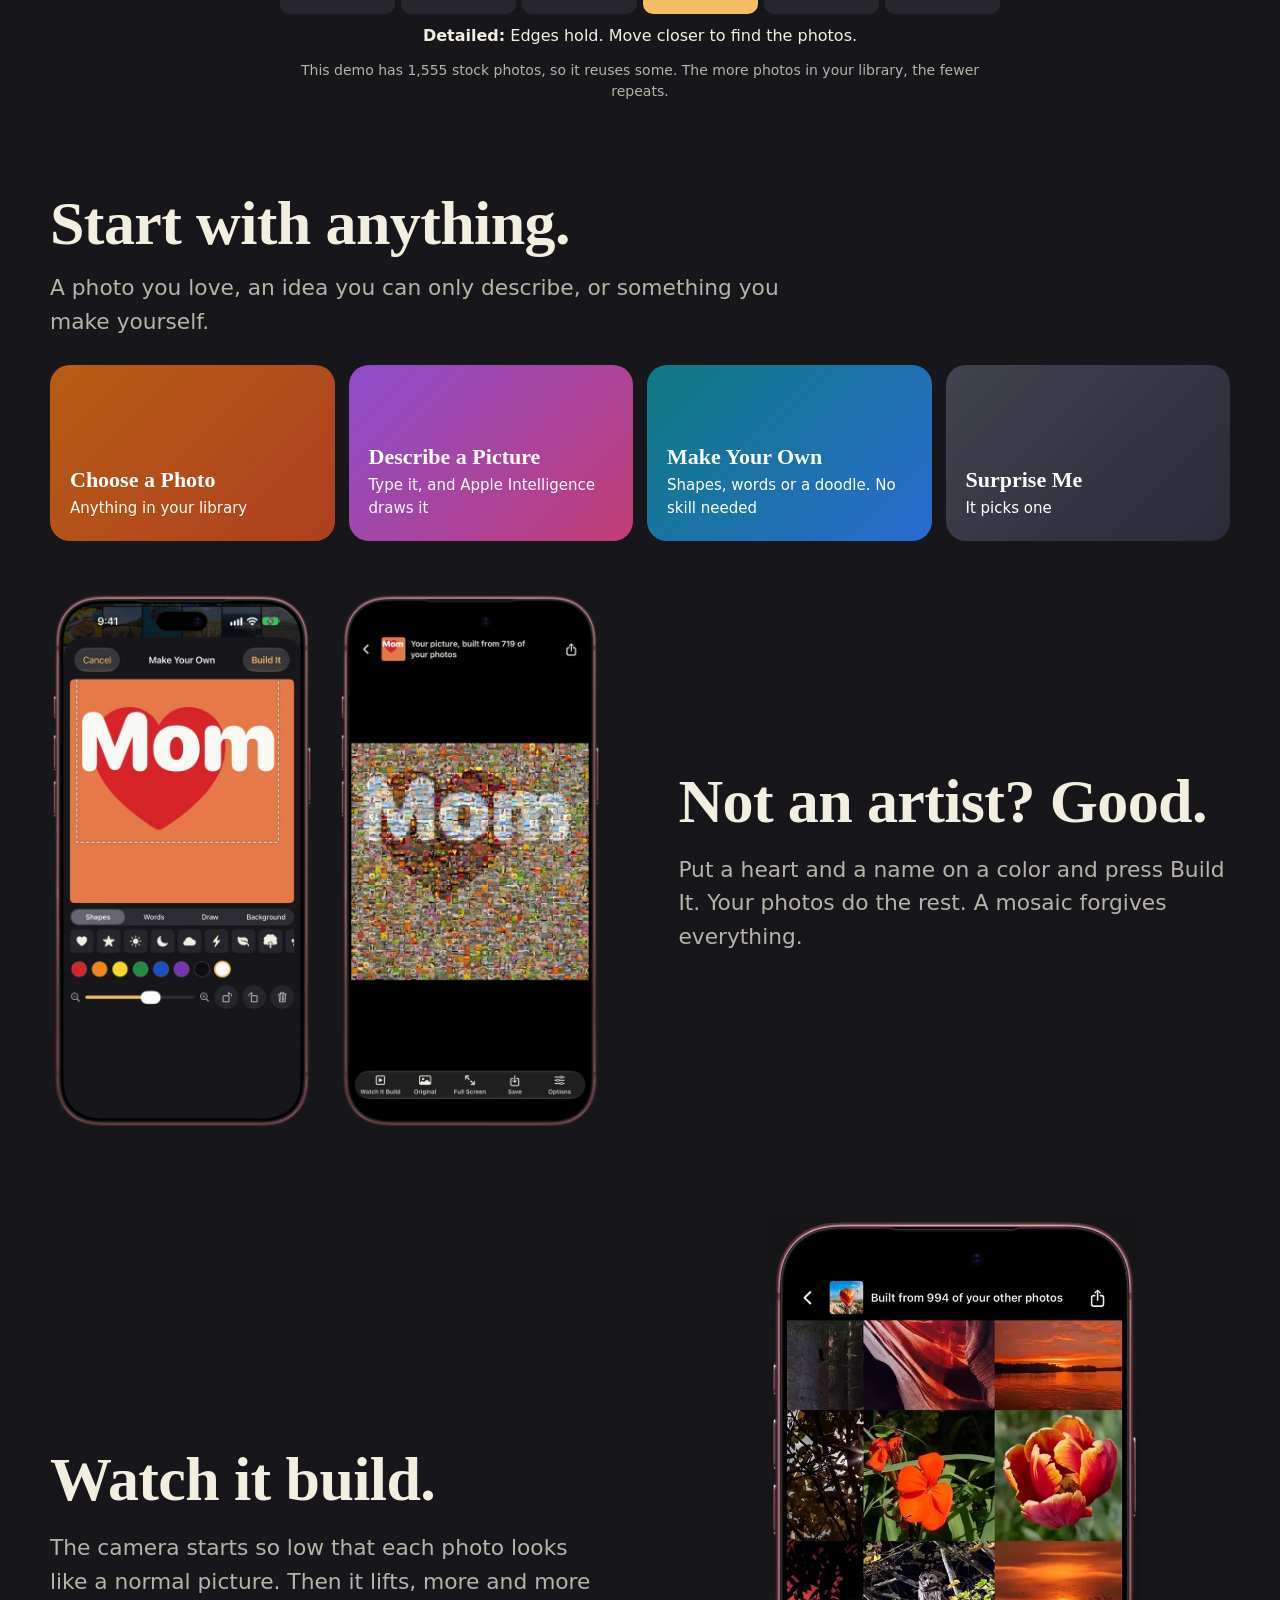
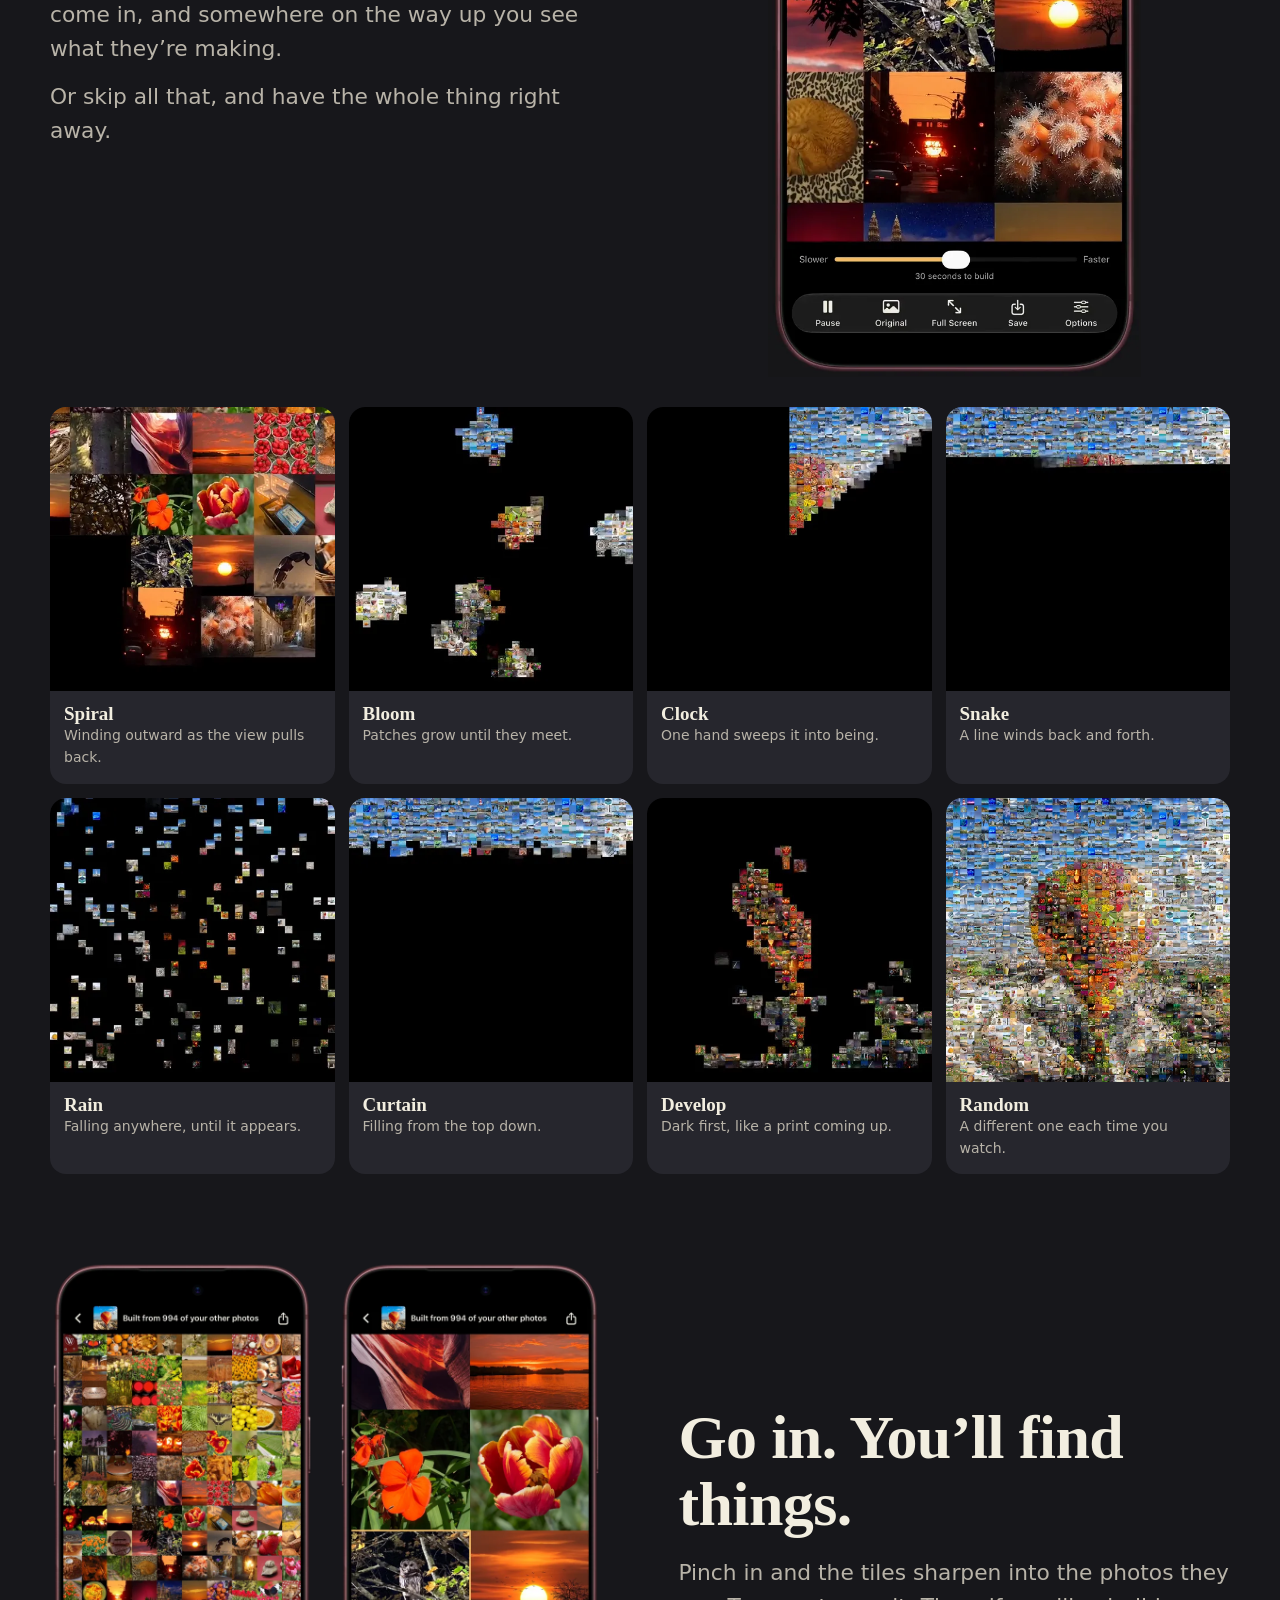
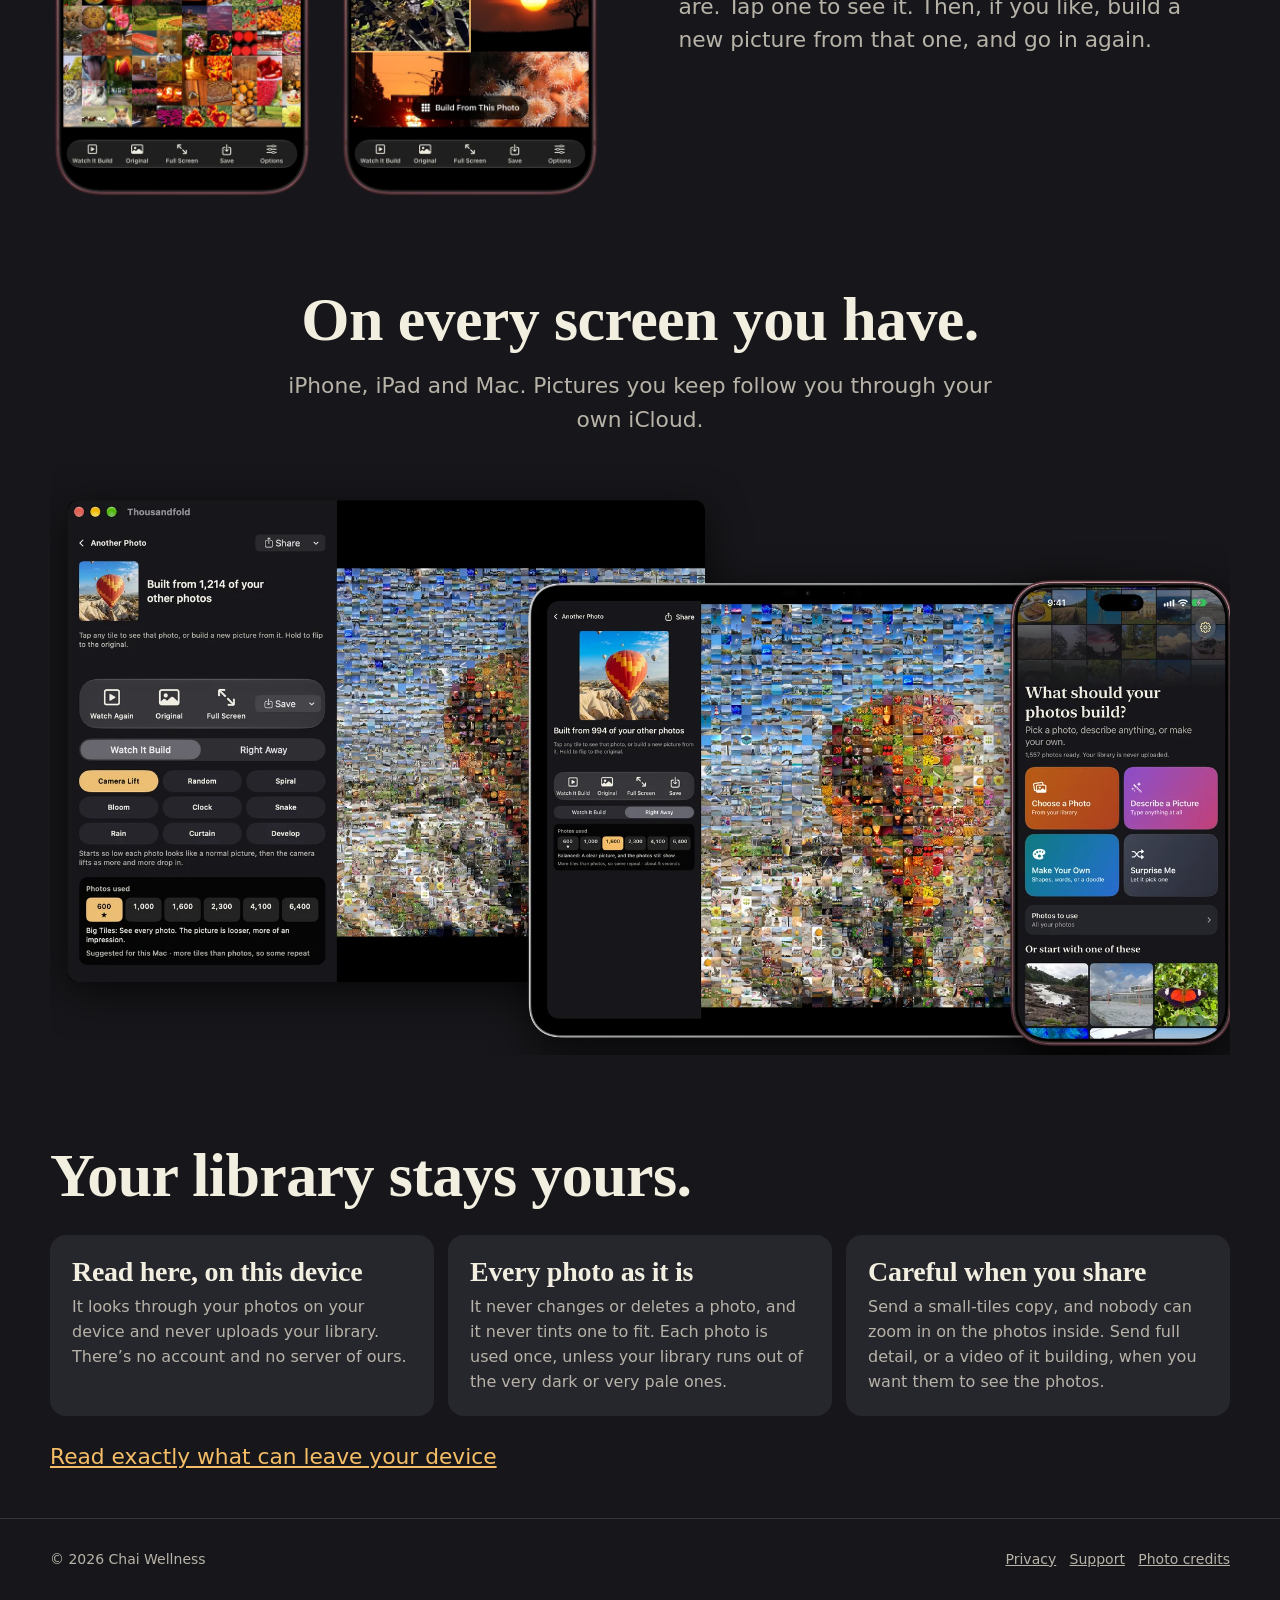
==== commit 5bf201e0: "Menu links clear the headings; clips start with photos" ====
--- a/index.html
+++ b/index.html
@@ -7,7 +7,7 @@
 <meta name="description" content="Pick any photo and Thousandfold builds it out of the rest of your library, tile by tile. Every tile is a real photo, untouched. Your library is never uploaded. For iPhone, iPad and Mac.">
 <meta name="theme-color" content="#17171b">
 <meta property="og:title" content="Thousandfold"><meta property="og:description" content="A photo built from your other photos."><meta property="og:image" content="og-image.jpg?v=1"><meta name="twitter:card" content="summary_large_image"><meta name="twitter:image" content="og-image.jpg?v=1">
-<link rel="icon" href="img/icon-64.png"><link rel="apple-touch-icon" href="apple-touch-icon.png"><link rel="stylesheet" href="style.css?v=6">
+<link rel="icon" href="img/icon-64.png"><link rel="apple-touch-icon" href="apple-touch-icon.png"><link rel="stylesheet" href="style.css?v=7">
 </head>
 <body>
 <header class="nav">
@@ -76,14 +76,14 @@
     <div class="devices"><video class="video-frame" data-video src="" data-src="img/iphone-lift.mp4?v=3" poster="img/iphone-lift-poster.webp?v=2" muted loop playsinline width="660" height="1350" aria-label="Thousandfold on iPhone: the camera lifts as a picture is built from photos"></video></div>
   </div>
   <div class="ways">
-    <figure class="way"><video data-video data-src="img/way-spiral.mp4?v=5" poster="img/way-spiral.webp" muted loop playsinline width="480" height="480" aria-hidden="true"></video><figcaption><b>Spiral</b>Winding outward as the view pulls back.</figcaption></figure>
-    <figure class="way"><video data-video data-src="img/way-bloom.mp4?v=5" poster="img/way-bloom.webp" muted loop playsinline width="480" height="480" aria-hidden="true"></video><figcaption><b>Bloom</b>Patches grow until they meet.</figcaption></figure>
-    <figure class="way"><video data-video data-src="img/way-clock.mp4?v=5" poster="img/way-clock.webp" muted loop playsinline width="480" height="480" aria-hidden="true"></video><figcaption><b>Clock</b>One hand sweeps it into being.</figcaption></figure>
-    <figure class="way"><video data-video data-src="img/way-snake.mp4?v=5" poster="img/way-snake.webp" muted loop playsinline width="480" height="480" aria-hidden="true"></video><figcaption><b>Snake</b>A line winds back and forth.</figcaption></figure>
-    <figure class="way"><video data-video data-src="img/way-rain.mp4?v=5" poster="img/way-rain.webp" muted loop playsinline width="480" height="480" aria-hidden="true"></video><figcaption><b>Rain</b>Falling anywhere, until it appears.</figcaption></figure>
-    <figure class="way"><video data-video data-src="img/way-curtain.mp4?v=5" poster="img/way-curtain.webp" muted loop playsinline width="480" height="480" aria-hidden="true"></video><figcaption><b>Curtain</b>Filling from the top down.</figcaption></figure>
-    <figure class="way"><video data-video data-src="img/way-develop.mp4?v=5" poster="img/way-develop.webp" muted loop playsinline width="480" height="480" aria-hidden="true"></video><figcaption><b>Develop</b>Dark first, like a print coming up.</figcaption></figure>
-    <figure class="way"><img src="img/way-random.webp" alt="" loading="lazy" width="480" height="480"><figcaption><b>Random</b>A different one each time you watch.</figcaption></figure>
+    <figure class="way"><video data-video data-src="img/way-spiral.mp4?v=6" poster="img/way-spiral.webp?v=2" muted loop playsinline width="480" height="480" aria-hidden="true"></video><figcaption><b>Spiral</b>Winding outward as the view pulls back.</figcaption></figure>
+    <figure class="way"><video data-video data-src="img/way-bloom.mp4?v=6" poster="img/way-bloom.webp?v=2" muted loop playsinline width="480" height="480" aria-hidden="true"></video><figcaption><b>Bloom</b>Patches grow until they meet.</figcaption></figure>
+    <figure class="way"><video data-video data-src="img/way-clock.mp4?v=6" poster="img/way-clock.webp?v=2" muted loop playsinline width="480" height="480" aria-hidden="true"></video><figcaption><b>Clock</b>One hand sweeps it into being.</figcaption></figure>
+    <figure class="way"><video data-video data-src="img/way-snake.mp4?v=6" poster="img/way-snake.webp?v=2" muted loop playsinline width="480" height="480" aria-hidden="true"></video><figcaption><b>Snake</b>A line winds back and forth.</figcaption></figure>
+    <figure class="way"><video data-video data-src="img/way-rain.mp4?v=6" poster="img/way-rain.webp?v=2" muted loop playsinline width="480" height="480" aria-hidden="true"></video><figcaption><b>Rain</b>Falling anywhere, until it appears.</figcaption></figure>
+    <figure class="way"><video data-video data-src="img/way-curtain.mp4?v=6" poster="img/way-curtain.webp?v=2" muted loop playsinline width="480" height="480" aria-hidden="true"></video><figcaption><b>Curtain</b>Filling from the top down.</figcaption></figure>
+    <figure class="way"><video data-video data-src="img/way-develop.mp4?v=6" poster="img/way-develop.webp?v=2" muted loop playsinline width="480" height="480" aria-hidden="true"></video><figcaption><b>Develop</b>Dark first, like a print coming up.</figcaption></figure>
+    <figure class="way"><img src="img/way-random.webp?v=2" alt="" loading="lazy" width="480" height="480"><figcaption><b>Random</b>A different one each time you watch.</figcaption></figure>
   </div>
 </div></section>
 
--- a/style.css
+++ b/style.css
@@ -4,7 +4,7 @@
 [hidden]{display:none!important}img,video{display:block;max-width:100%;height:auto}a{color:var(--amber)}
 h1,h2,h3{font-family:var(--serif);font-weight:700;line-height:1.08;margin:0;letter-spacing:-.01em}
 h2{font-size:clamp(34px,5.2vw,62px)}h3{font-size:clamp(22px,2.4vw,28px)}p{margin:0}.lead{color:var(--dim);font-size:clamp(18px,1.7vw,22px);max-width:34em}
-.wrap{width:min(1180px,100% - 40px);margin-inline:auto}section{padding:clamp(32px,3.4vw,54px) 0}
+.wrap{width:min(1180px,100% - 40px);margin-inline:auto}section{padding:clamp(32px,3.4vw,54px) 0;scroll-margin-top:60px}
 .nav{position:fixed;inset:0 0 auto;z-index:20;display:flex;align-items:center;justify-content:space-between;padding:12px max(20px,env(safe-area-inset-right,0px)) 12px max(20px,env(safe-area-inset-left,0px));background:#17171bd9;-webkit-backdrop-filter:blur(14px);backdrop-filter:blur(14px)}
 .brand{display:flex;gap:10px;align-items:center;color:var(--paper);text-decoration:none;font:700 24px var(--serif)}.brand img{width:40px;height:40px;border-radius:9px}
 .nav nav{display:flex;gap:18px;font-size:15px}.nav nav a{color:var(--paper);text-decoration:none}@media(max-width:620px){.nav nav a:not(:last-child){display:none}}
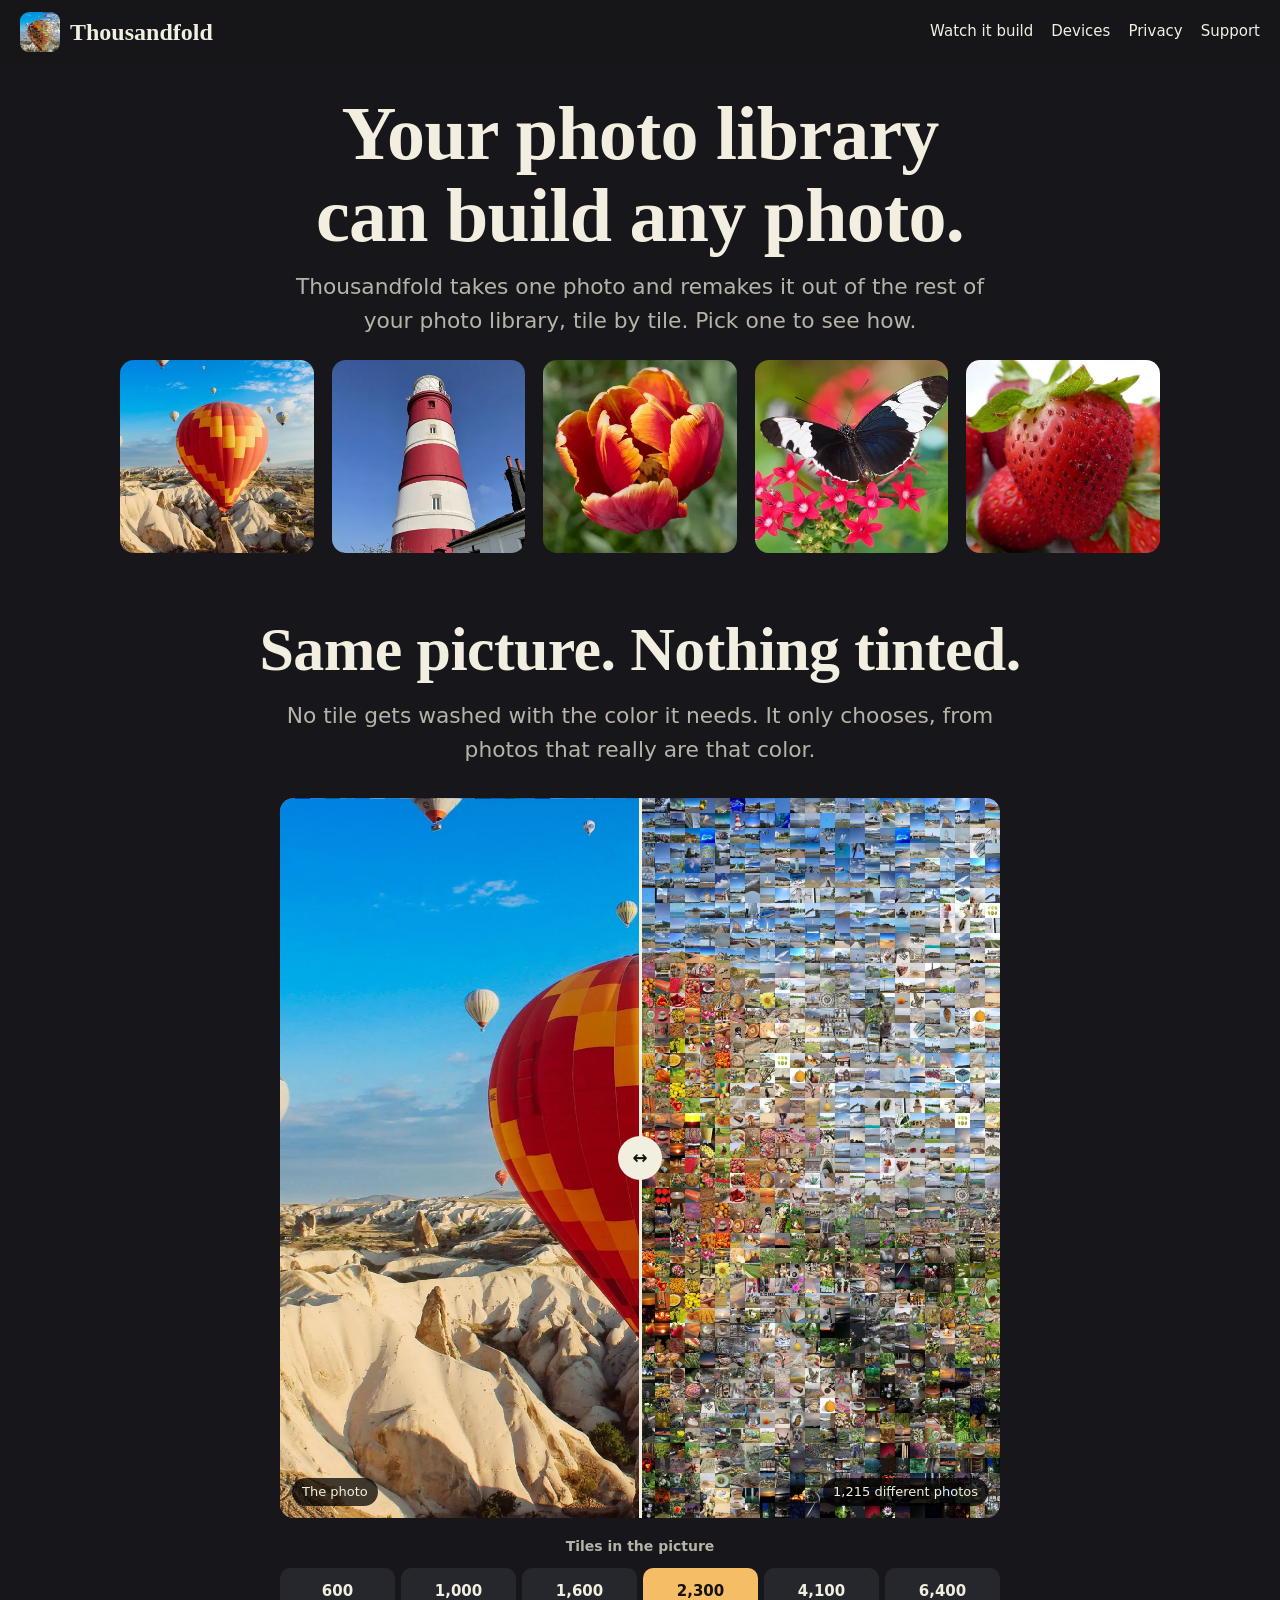
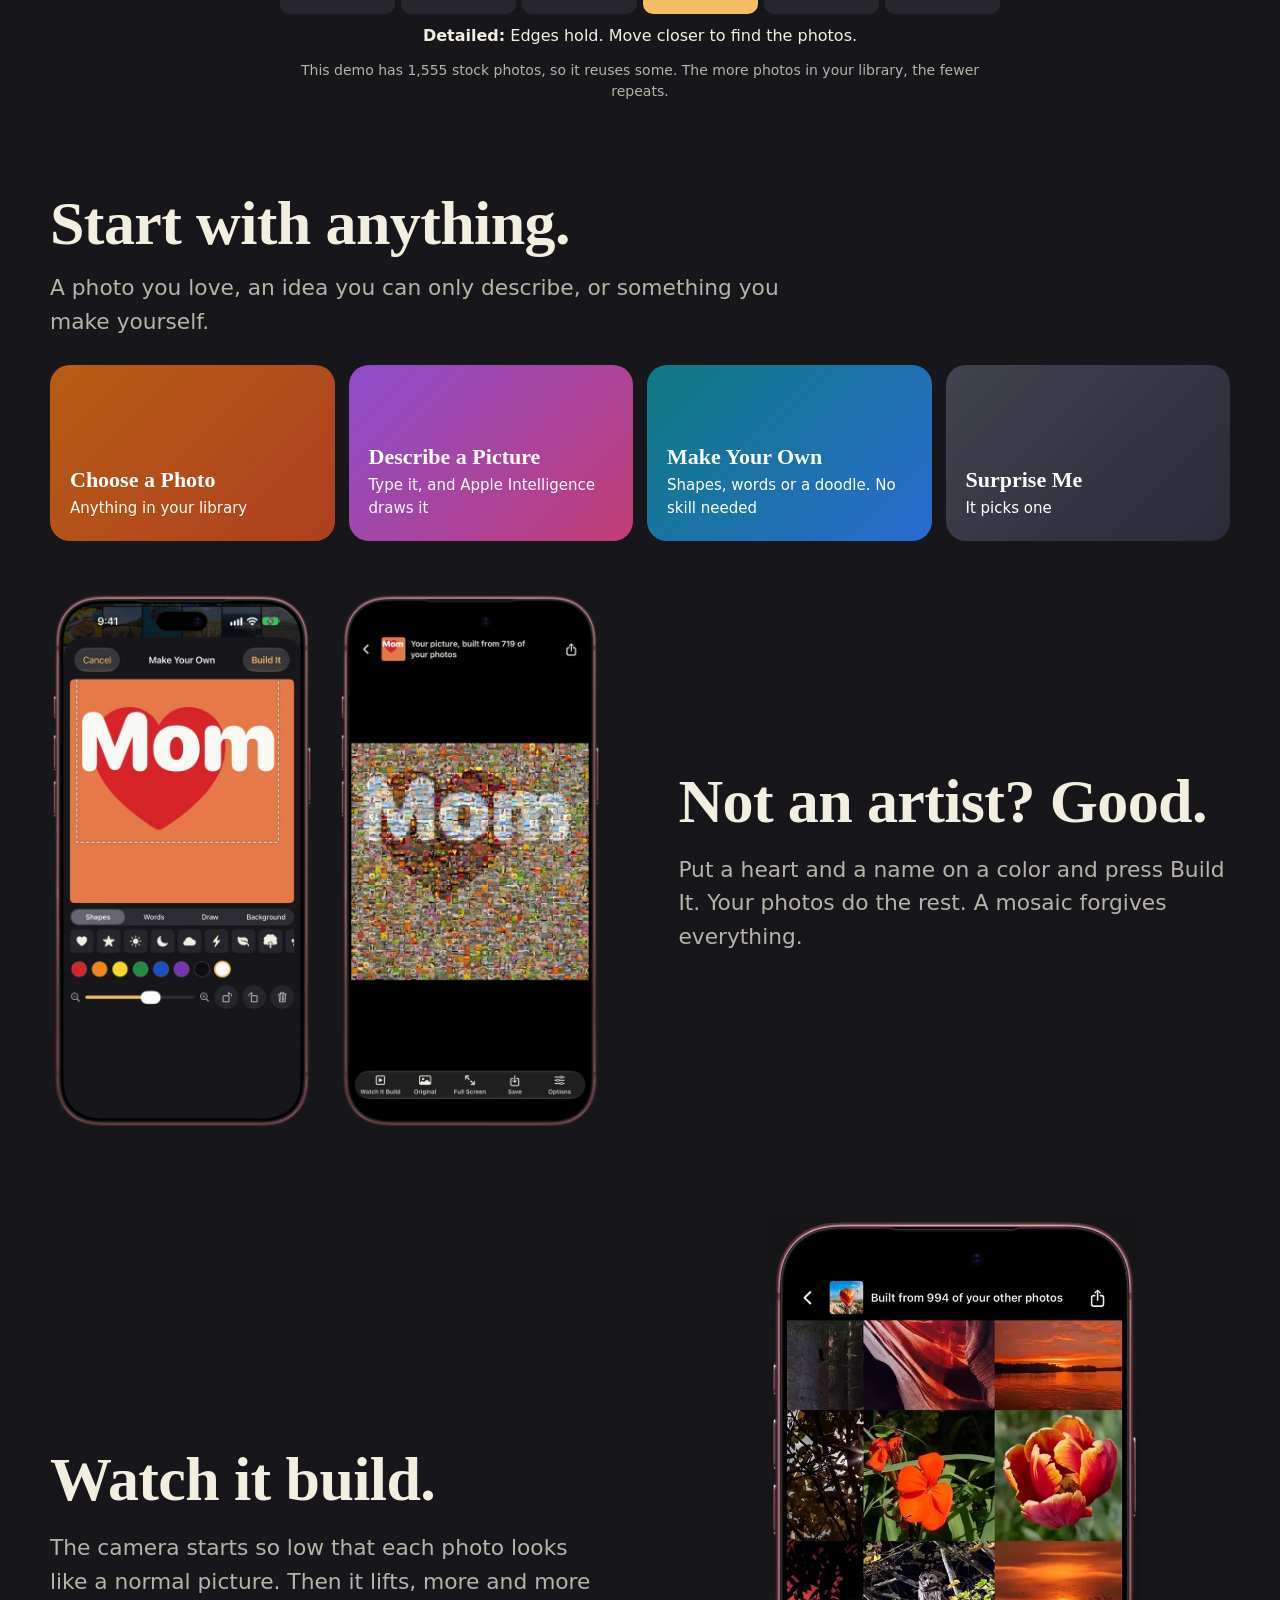
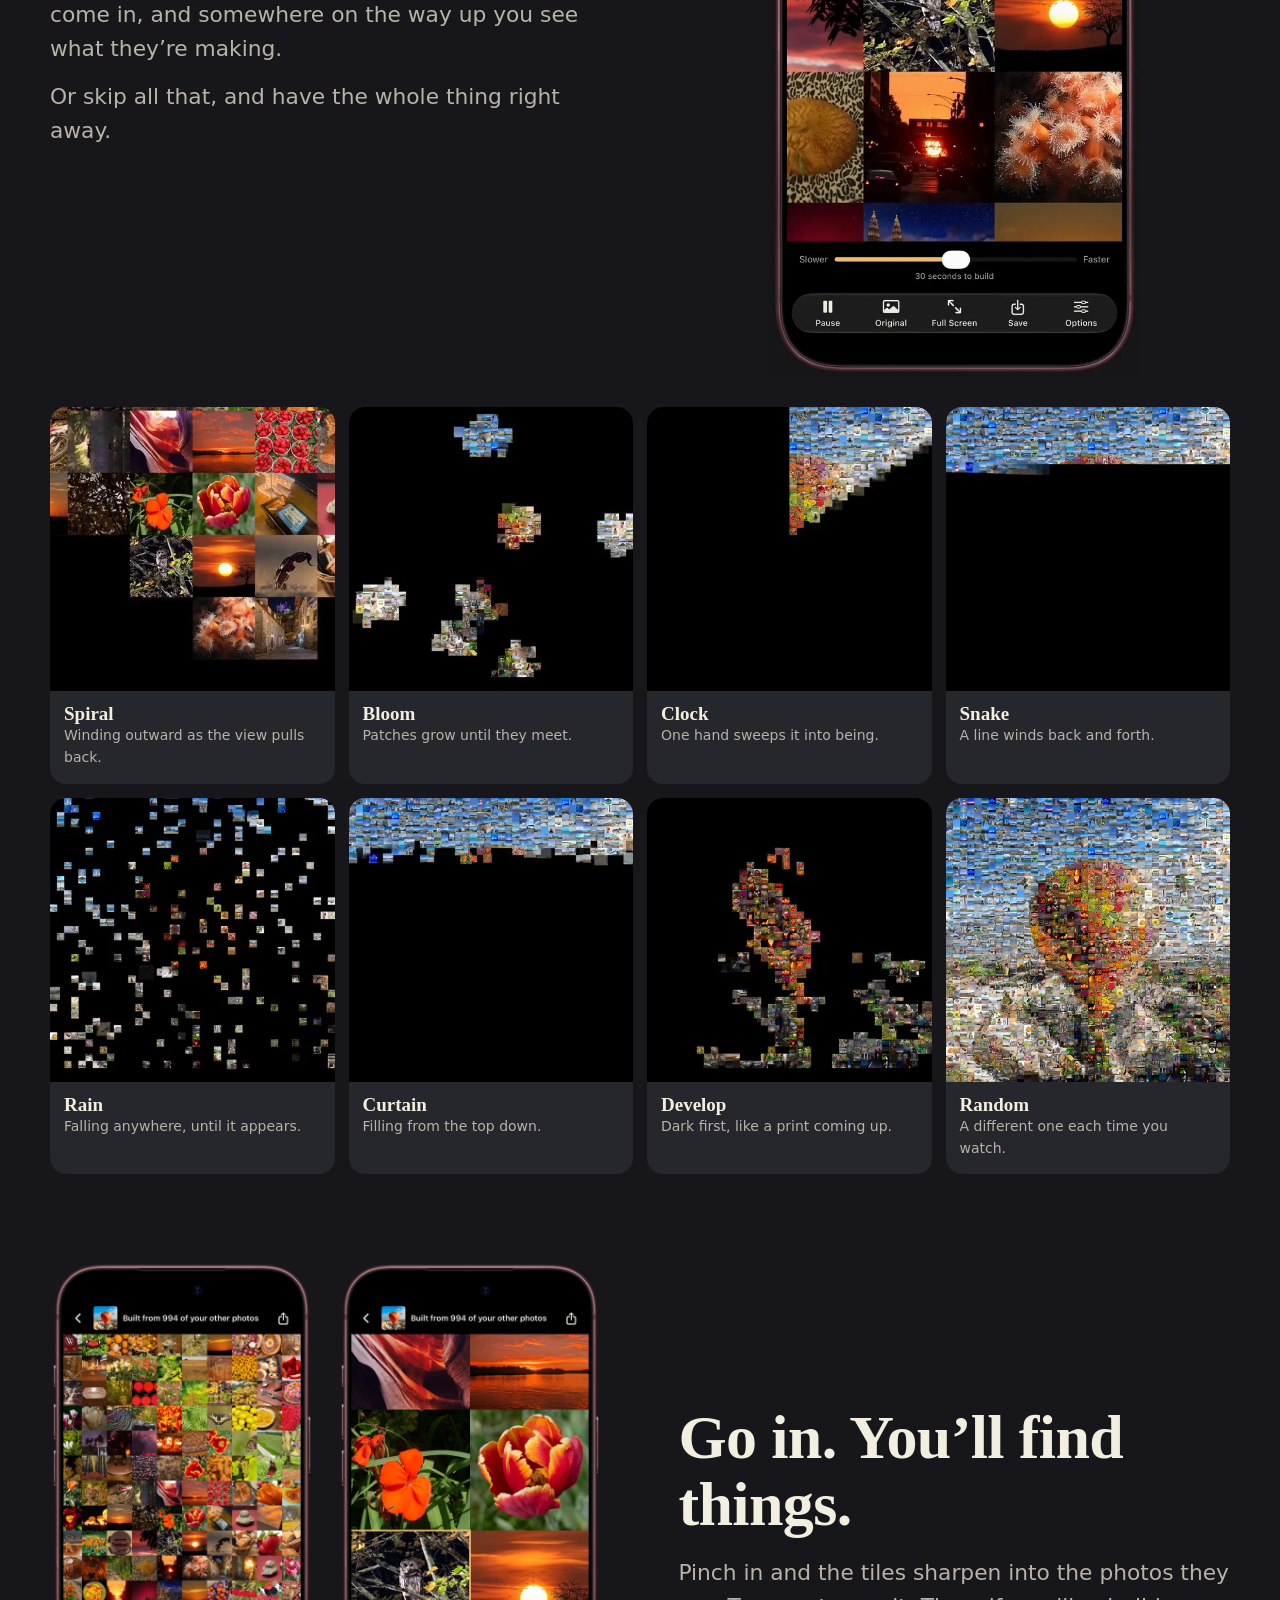
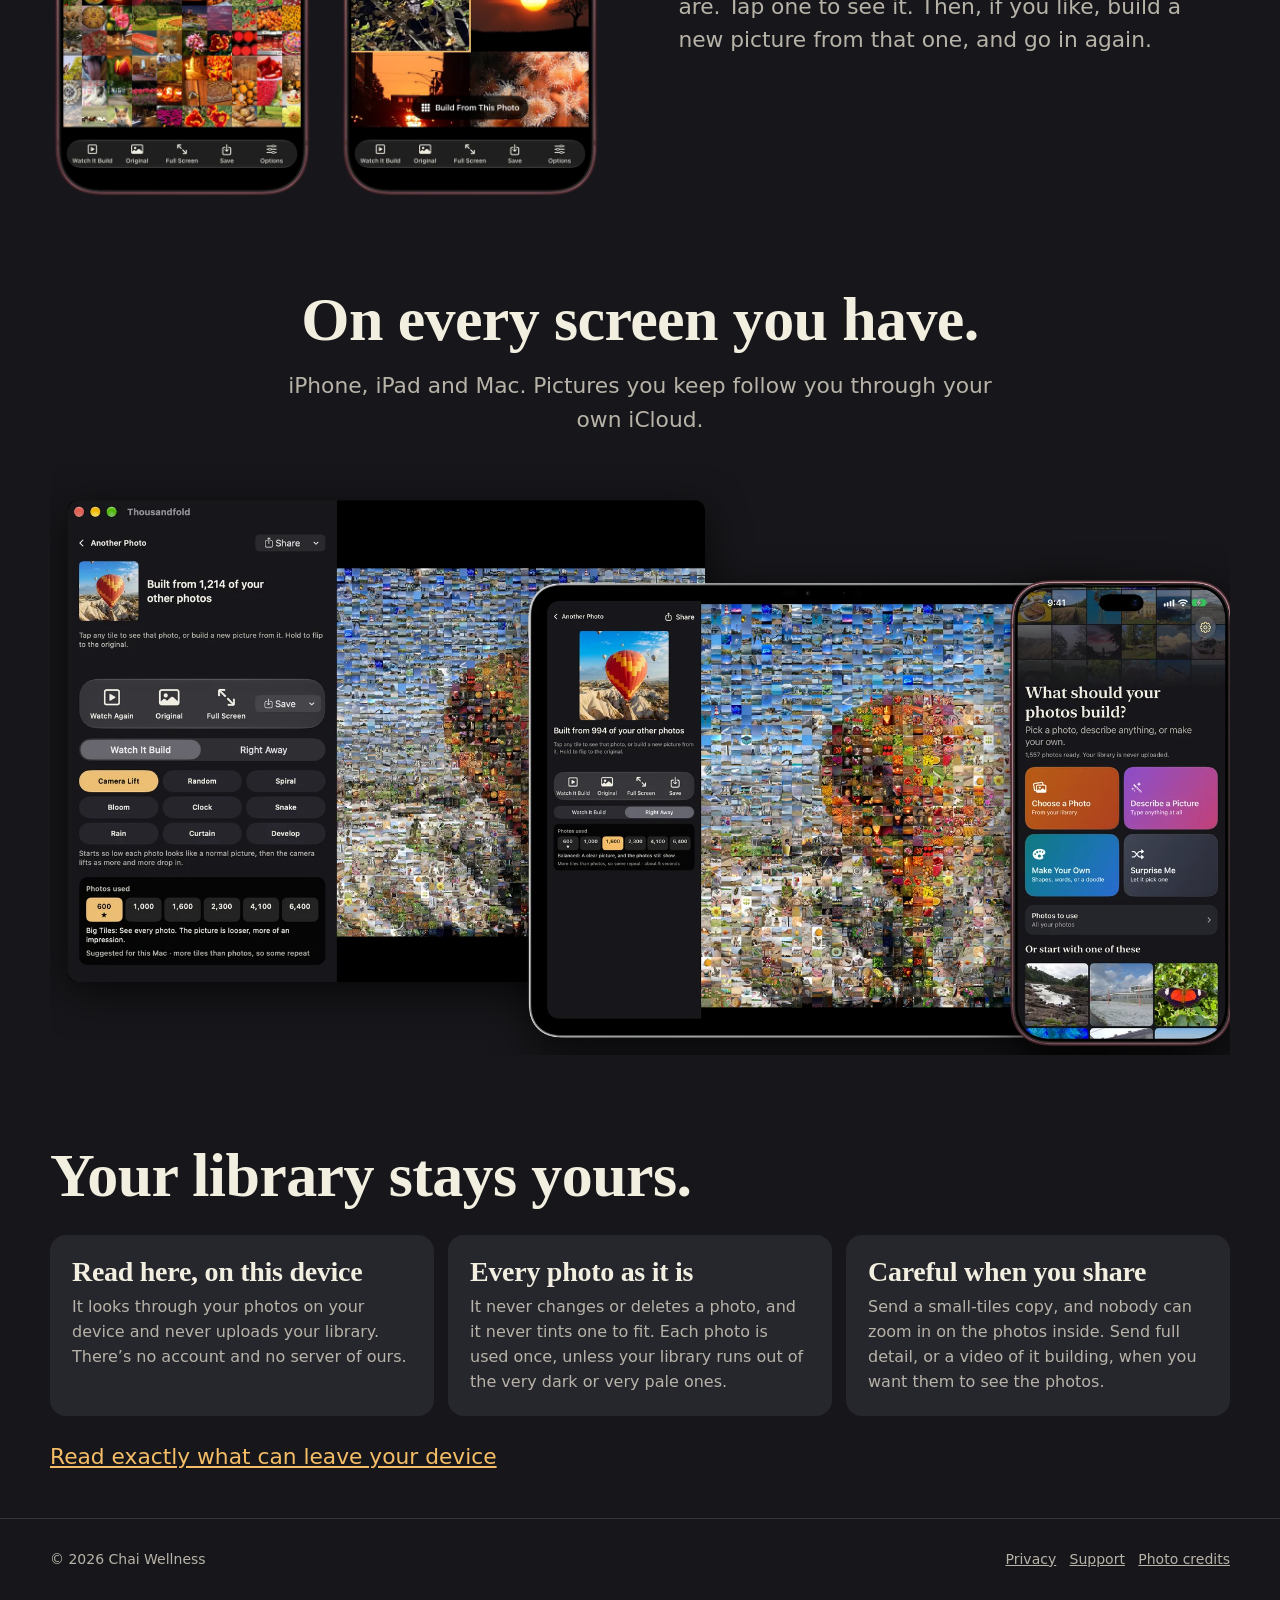
==== commit 565c94de: "Mode clips start further into the build" ====
--- a/index.html
+++ b/index.html
@@ -76,14 +76,14 @@
     <div class="devices"><video class="video-frame" data-video src="" data-src="img/iphone-lift.mp4?v=3" poster="img/iphone-lift-poster.webp?v=2" muted loop playsinline width="660" height="1350" aria-label="Thousandfold on iPhone: the camera lifts as a picture is built from photos"></video></div>
   </div>
   <div class="ways">
-    <figure class="way"><video data-video data-src="img/way-spiral.mp4?v=6" poster="img/way-spiral.webp?v=2" muted loop playsinline width="480" height="480" aria-hidden="true"></video><figcaption><b>Spiral</b>Winding outward as the view pulls back.</figcaption></figure>
-    <figure class="way"><video data-video data-src="img/way-bloom.mp4?v=6" poster="img/way-bloom.webp?v=2" muted loop playsinline width="480" height="480" aria-hidden="true"></video><figcaption><b>Bloom</b>Patches grow until they meet.</figcaption></figure>
-    <figure class="way"><video data-video data-src="img/way-clock.mp4?v=6" poster="img/way-clock.webp?v=2" muted loop playsinline width="480" height="480" aria-hidden="true"></video><figcaption><b>Clock</b>One hand sweeps it into being.</figcaption></figure>
-    <figure class="way"><video data-video data-src="img/way-snake.mp4?v=6" poster="img/way-snake.webp?v=2" muted loop playsinline width="480" height="480" aria-hidden="true"></video><figcaption><b>Snake</b>A line winds back and forth.</figcaption></figure>
-    <figure class="way"><video data-video data-src="img/way-rain.mp4?v=6" poster="img/way-rain.webp?v=2" muted loop playsinline width="480" height="480" aria-hidden="true"></video><figcaption><b>Rain</b>Falling anywhere, until it appears.</figcaption></figure>
-    <figure class="way"><video data-video data-src="img/way-curtain.mp4?v=6" poster="img/way-curtain.webp?v=2" muted loop playsinline width="480" height="480" aria-hidden="true"></video><figcaption><b>Curtain</b>Filling from the top down.</figcaption></figure>
-    <figure class="way"><video data-video data-src="img/way-develop.mp4?v=6" poster="img/way-develop.webp?v=2" muted loop playsinline width="480" height="480" aria-hidden="true"></video><figcaption><b>Develop</b>Dark first, like a print coming up.</figcaption></figure>
-    <figure class="way"><img src="img/way-random.webp?v=2" alt="" loading="lazy" width="480" height="480"><figcaption><b>Random</b>A different one each time you watch.</figcaption></figure>
+    <figure class="way"><video data-video data-src="img/way-spiral.mp4?v=7" poster="img/way-spiral.webp?v=3" muted loop playsinline width="480" height="480" aria-hidden="true"></video><figcaption><b>Spiral</b>Winding outward as the view pulls back.</figcaption></figure>
+    <figure class="way"><video data-video data-src="img/way-bloom.mp4?v=7" poster="img/way-bloom.webp?v=3" muted loop playsinline width="480" height="480" aria-hidden="true"></video><figcaption><b>Bloom</b>Patches grow until they meet.</figcaption></figure>
+    <figure class="way"><video data-video data-src="img/way-clock.mp4?v=7" poster="img/way-clock.webp?v=3" muted loop playsinline width="480" height="480" aria-hidden="true"></video><figcaption><b>Clock</b>One hand sweeps it into being.</figcaption></figure>
+    <figure class="way"><video data-video data-src="img/way-snake.mp4?v=7" poster="img/way-snake.webp?v=3" muted loop playsinline width="480" height="480" aria-hidden="true"></video><figcaption><b>Snake</b>A line winds back and forth.</figcaption></figure>
+    <figure class="way"><video data-video data-src="img/way-rain.mp4?v=7" poster="img/way-rain.webp?v=3" muted loop playsinline width="480" height="480" aria-hidden="true"></video><figcaption><b>Rain</b>Falling anywhere, until it appears.</figcaption></figure>
+    <figure class="way"><video data-video data-src="img/way-curtain.mp4?v=7" poster="img/way-curtain.webp?v=3" muted loop playsinline width="480" height="480" aria-hidden="true"></video><figcaption><b>Curtain</b>Filling from the top down.</figcaption></figure>
+    <figure class="way"><video data-video data-src="img/way-develop.mp4?v=7" poster="img/way-develop.webp?v=3" muted loop playsinline width="480" height="480" aria-hidden="true"></video><figcaption><b>Develop</b>Dark first, like a print coming up.</figcaption></figure>
+    <figure class="way"><img src="img/way-random.webp?v=3" alt="" loading="lazy" width="480" height="480"><figcaption><b>Random</b>A different one each time you watch.</figcaption></figure>
   </div>
 </div></section>
 
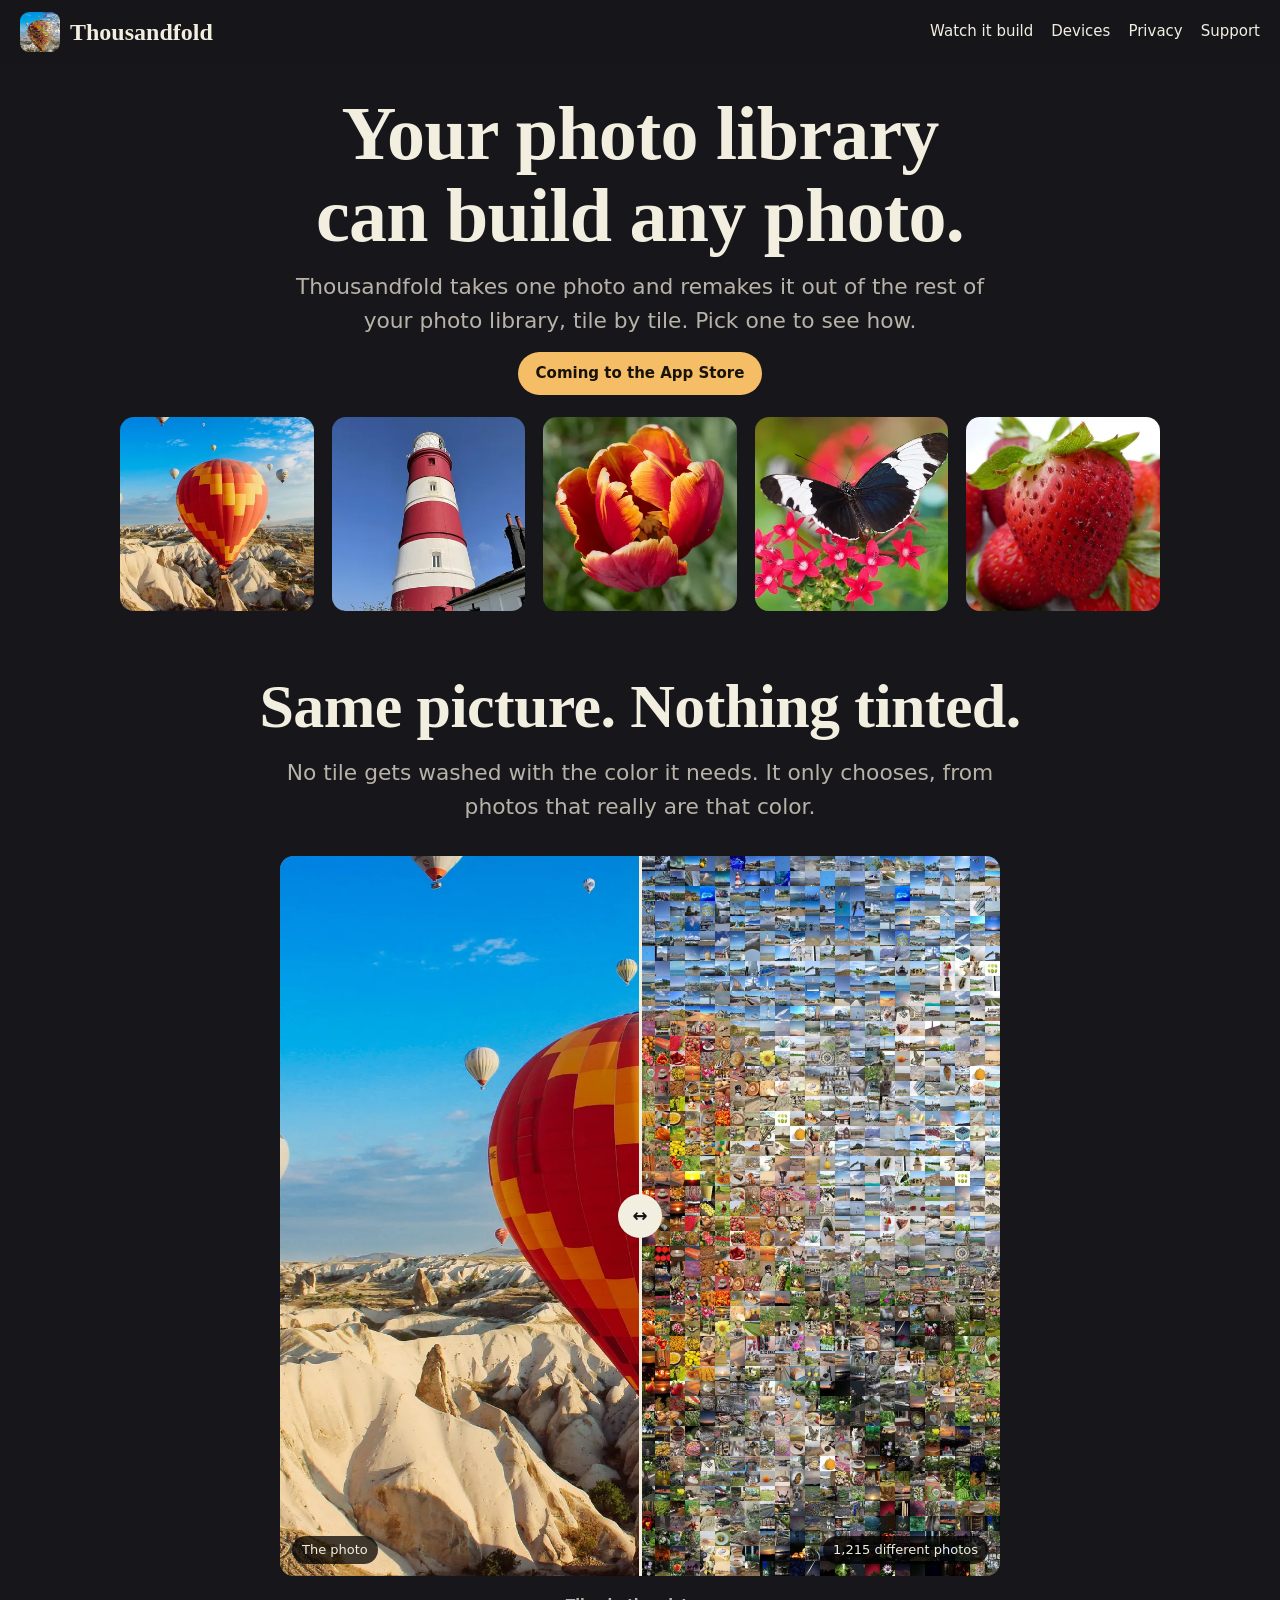
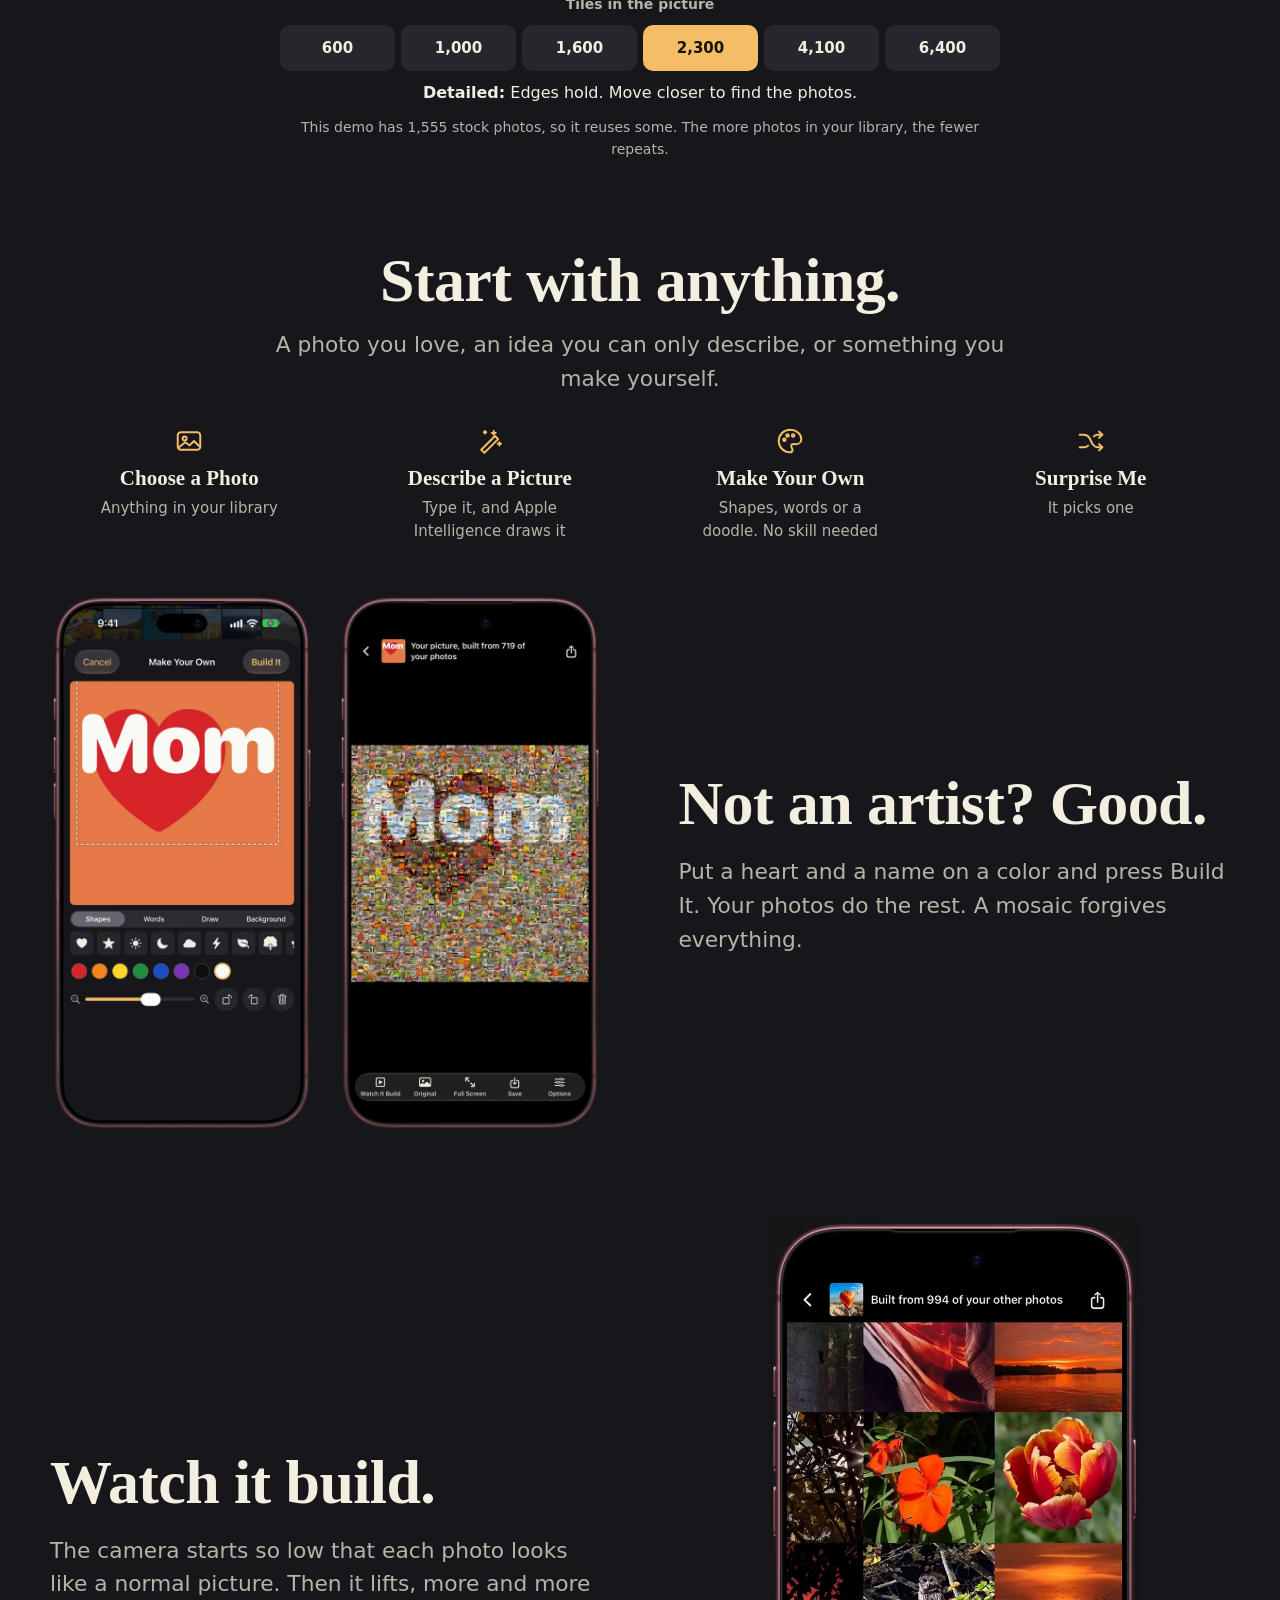
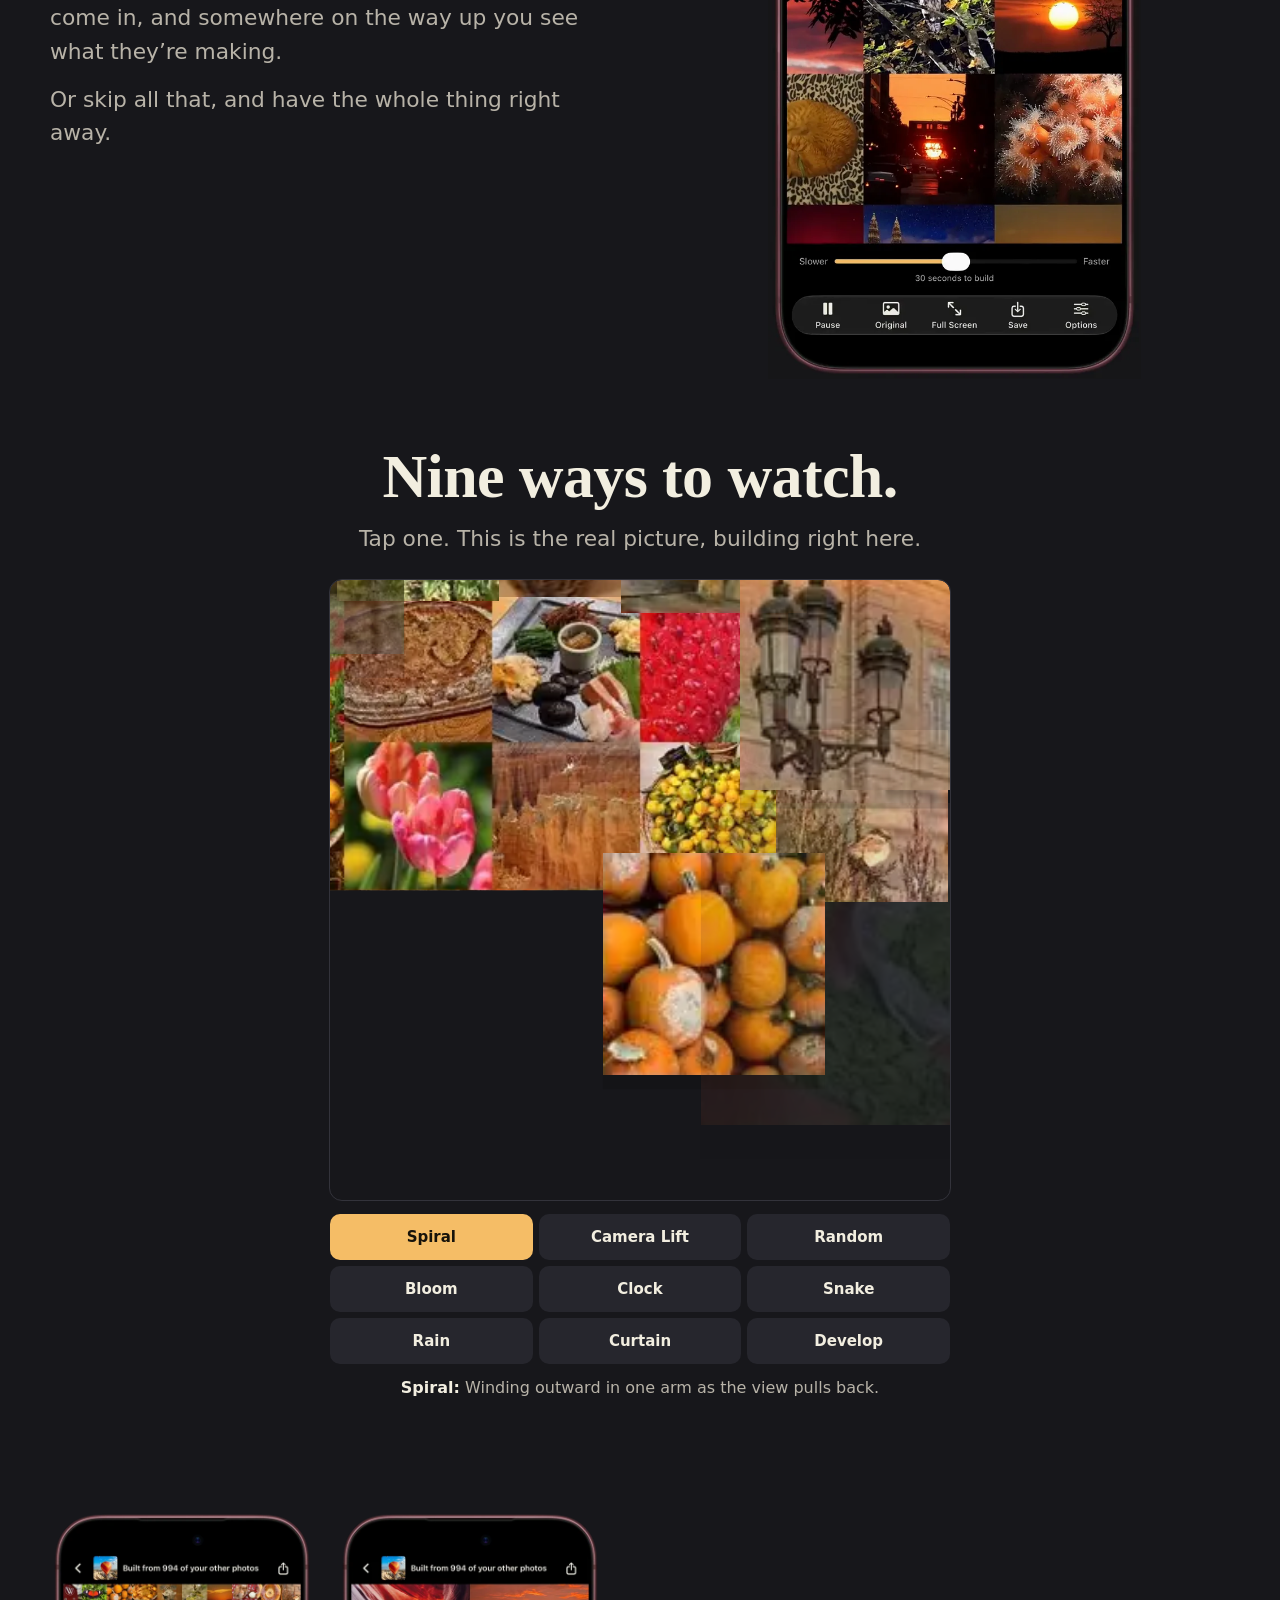
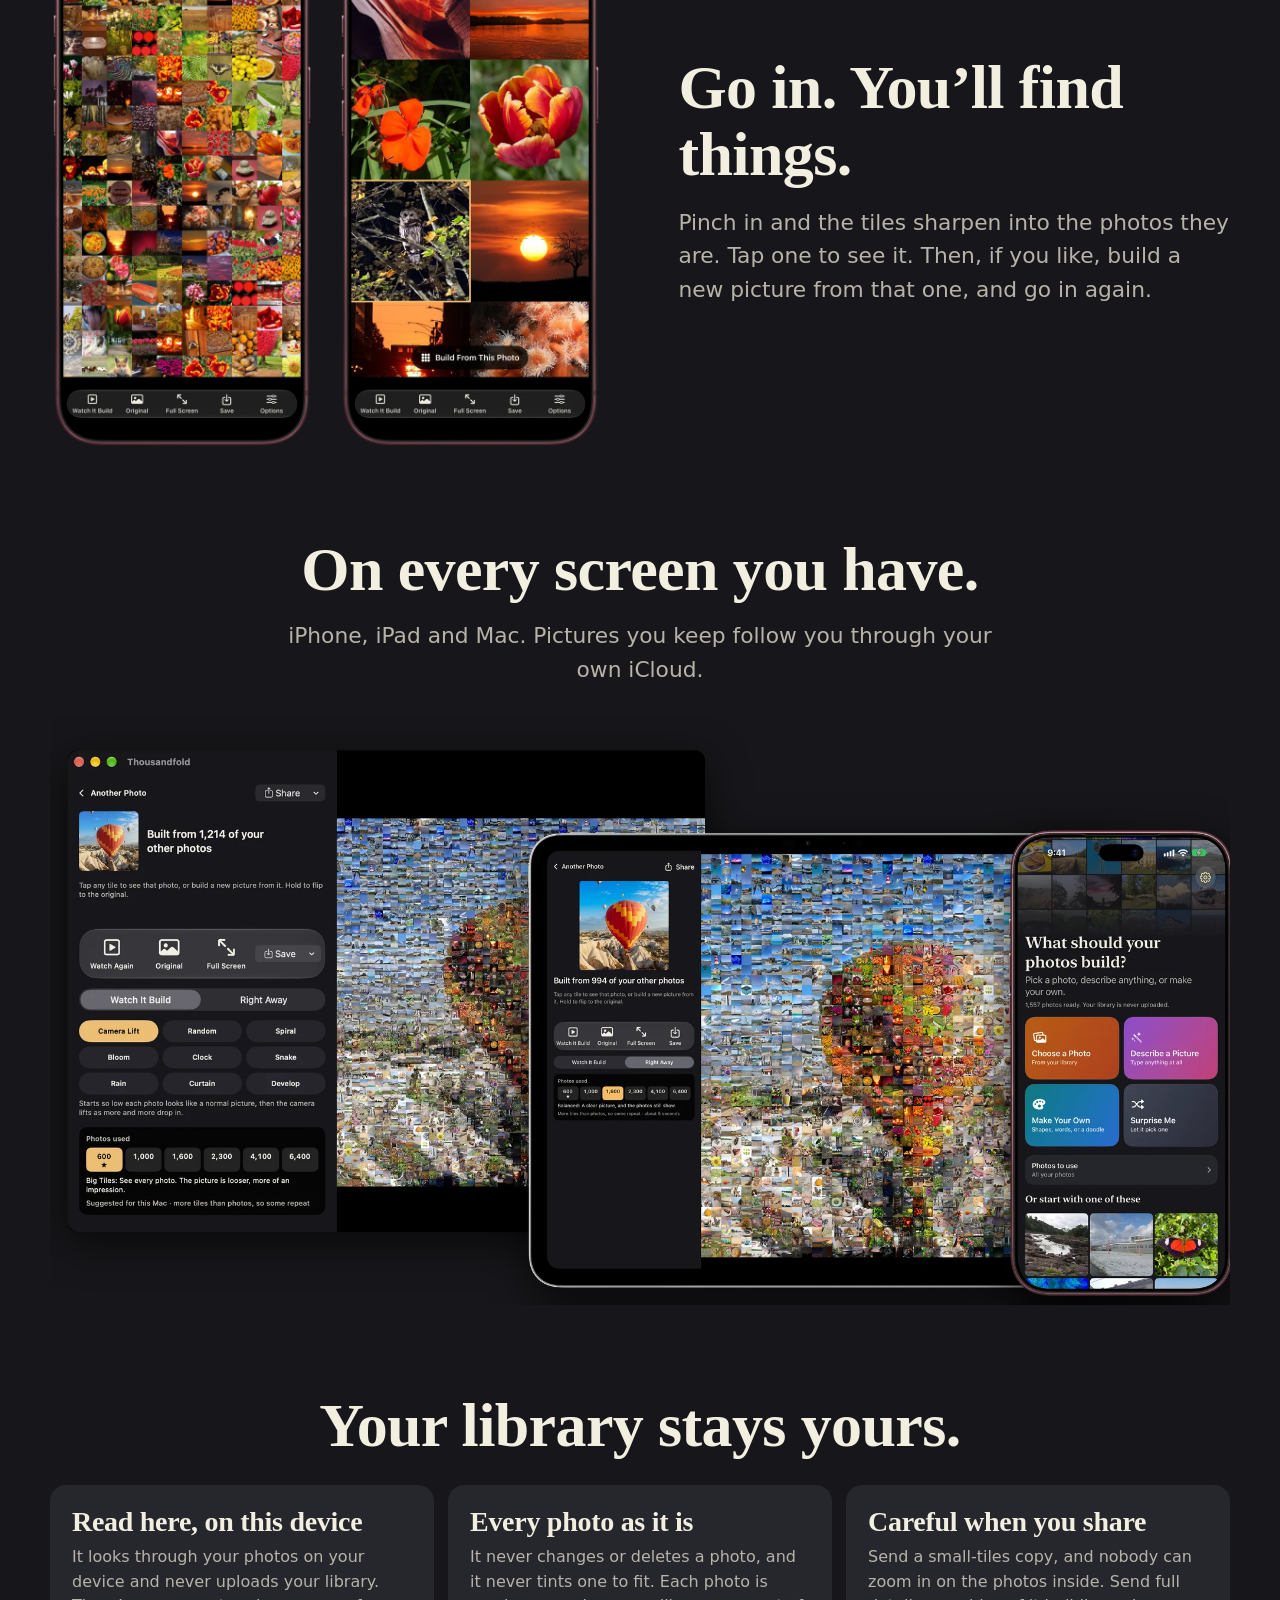
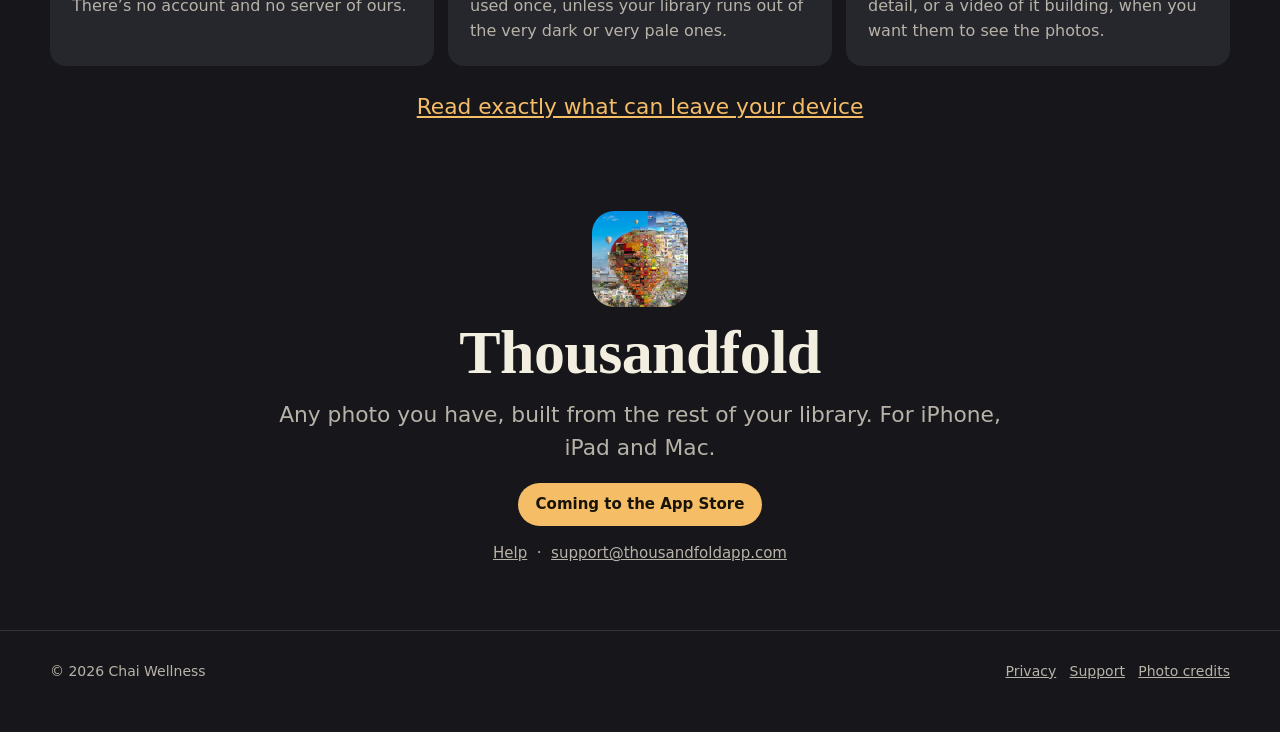
==== commit ba67df81: "Mode player, start list, store line and closing section" ====
--- a/index.html
+++ b/index.html
@@ -7,7 +7,7 @@
 <meta name="description" content="Pick any photo and Thousandfold builds it out of the rest of your library, tile by tile. Every tile is a real photo, untouched. Your library is never uploaded. For iPhone, iPad and Mac.">
 <meta name="theme-color" content="#17171b">
 <meta property="og:title" content="Thousandfold"><meta property="og:description" content="A photo built from your other photos."><meta property="og:image" content="og-image.jpg?v=1"><meta name="twitter:card" content="summary_large_image"><meta name="twitter:image" content="og-image.jpg?v=1">
-<link rel="icon" href="img/icon-64.png"><link rel="apple-touch-icon" href="apple-touch-icon.png"><link rel="stylesheet" href="style.css?v=7">
+<link rel="icon" href="img/icon-64.png"><link rel="apple-touch-icon" href="apple-touch-icon.png"><link rel="stylesheet" href="style.css?v=8">
 </head>
 <body>
 <header class="nav">
@@ -20,6 +20,7 @@
     <div class="opening-words">
       <h1>Your photo library can build any photo.</h1>
       <p class="lead">Thousandfold takes one photo and remakes it out of the rest of your photo library, tile by tile. Pick one to see how.</p>
+      <p class="hero-store"><span class="soon" data-store-soon>Coming to the App Store</span><a class="store-badge" data-store-live hidden href="#" aria-label="Download Thousandfold on the App Store"><img src="img/app-store-badge-white.svg" alt="Download on the App Store" width="132" height="44"></a></p>
     </div>
     <div class="picture" data-picture hidden>
       <canvas data-canvas width="1200" height="1200" aria-label="A picture being built out of photos"></canvas>
@@ -33,7 +34,7 @@
       <button type="button" class="pick" data-pick="butterfly" data-count="1094" data-name="The butterfly" aria-label="Build the butterfly"><img src="img/pick/butterfly-thumb.webp" alt="A black and white butterfly on red flowers" width="360" height="360"></button>
       <button type="button" class="pick" data-pick="strawberries" data-count="968" data-name="The strawberry" aria-label="Build the strawberry"><img src="img/pick/strawberries-thumb.webp" alt="A ripe strawberry" width="360" height="360"></button>
       </div>
-    <p class="after" data-after hidden>This demo uses stock photos. In the app, it&rsquo;s any photo you choose, built from your own library. <span class="soon" data-store-soon>Coming to the App Store</span><a class="store-badge" data-store-live hidden href="#" aria-label="Download Thousandfold on the App Store"><img src="img/app-store-badge-white.svg" alt="Download on the App Store" width="132" height="44"></a></p>
+    <p class="after" data-after hidden>This demo uses stock photos. In the app, it&rsquo;s any photo you choose, built from your own library.</p>
   </div>
 </section>
 
@@ -56,14 +57,14 @@
 </div></section>
 
 <section><div class="wrap">
-  <h2>Start with anything.</h2>
-  <p class="lead" style="margin-top:14px">A photo you love, an idea you can only describe, or something you make yourself.</p>
-  <div class="starts">
-    <div class="start s1"><b>Choose a Photo</b><span>Anything in your library</span></div>
-    <div class="start s2"><b>Describe a Picture</b><span>Type it, and Apple Intelligence draws it</span></div>
-    <div class="start s3"><b>Make Your Own</b><span>Shapes, words or a doodle. No skill needed</span></div>
-    <div class="start s4"><b>Surprise Me</b><span>It picks one</span></div>
-  </div>
+  <div class="center"><h2>Start with anything.</h2>
+  <p class="lead" style="margin-top:14px">A photo you love, an idea you can only describe, or something you make yourself.</p></div>
+  <ul class="starts">
+    <li><svg viewBox="0 0 24 24" width="30" height="30" fill="none" stroke="currentColor" stroke-width="1.600" stroke-linecap="round" stroke-linejoin="round" aria-hidden="true"><rect x="3" y="5" width="18" height="14" rx="2.5"/><circle cx="8.5" cy="10" r="1.6"/><path d="m4 17 5-4 3.5 2.5L16 12l4 4"/></svg><b>Choose a Photo</b><span>Anything in your library</span></li>
+    <li><svg viewBox="0 0 24 24" width="30" height="30" fill="none" stroke="currentColor" stroke-width="1.600" stroke-linecap="round" stroke-linejoin="round" aria-hidden="true"><path d="m5 19 11-11 2.5 2.5L7.5 21.5z"/><path d="M15 4v3M13.500 5.500h3M19.500 13v2.500M18.200 14.200h2.600M8 4v2M7 5h2"/></svg><b>Describe a Picture</b><span>Type it, and Apple Intelligence draws it</span></li>
+    <li><svg viewBox="0 0 24 24" width="30" height="30" fill="none" stroke="currentColor" stroke-width="1.600" stroke-linecap="round" stroke-linejoin="round" aria-hidden="true"><path d="M12 3a9 9 0 1 0 0 18c1.400 0 2-.9 2-1.900 0-1.300-1-1.700-1-2.800 0-1 .8-1.800 1.900-1.800H17a4 4 0 0 0 4-4C21 6.200 17 3 12 3z"/><circle cx="7.500" cy="11" r="1"/><circle cx="10" cy="7.500" r="1"/><circle cx="14.500" cy="7.500" r="1"/></svg><b>Make Your Own</b><span>Shapes, words or a doodle. No skill needed</span></li>
+    <li><svg viewBox="0 0 24 24" width="30" height="30" fill="none" stroke="currentColor" stroke-width="1.600" stroke-linecap="round" stroke-linejoin="round" aria-hidden="true"><path d="M3 7h3.500c2 0 3.200 1 4.300 2.600l2.400 4.800C14.300 16 15.500 17 17.500 17H21"/><path d="M3 17h3.500c1.400 0 2.400-.5 3.200-1.300M21 7h-3.500c-1.400 0-2.400.5-3.200 1.300"/><path d="m18.500 4.500 2.500 2.500-2.500 2.500M18.500 14.500l2.500 2.500-2.500 2.500"/></svg><b>Surprise Me</b><span>It picks one</span></li>
+  </ul>
   <div class="row flip" style="margin-top:clamp(32px,4vw,52px)">
     <div class="devices"><img src="img/iphone-make.webp?v=2" alt="Make Your Own on iPhone: a heart and a word on a colored background" loading="lazy" width="560" height="1145"><img src="img/iphone-made.webp?v=2" alt="The same picture built from photos" loading="lazy" width="560" height="1145"></div>
     <div class="copy"><h2>Not an artist? Good.</h2><p class="lead">Put a heart and a name on a color and press Build It. Your photos do the rest. A mosaic forgives everything.</p></div>
@@ -75,15 +76,12 @@
     <div class="copy"><h2>Watch it build.</h2><p class="lead">The camera starts so low that each photo looks like a normal picture. Then it lifts, more and more come in, and somewhere on the way up you see what they&rsquo;re making.</p><p class="lead">Or skip all that, and have the whole thing right away.</p></div>
     <div class="devices"><video class="video-frame" data-video src="" data-src="img/iphone-lift.mp4?v=3" poster="img/iphone-lift-poster.webp?v=2" muted loop playsinline width="660" height="1350" aria-label="Thousandfold on iPhone: the camera lifts as a picture is built from photos"></video></div>
   </div>
-  <div class="ways">
-    <figure class="way"><video data-video data-src="img/way-spiral.mp4?v=7" poster="img/way-spiral.webp?v=3" muted loop playsinline width="480" height="480" aria-hidden="true"></video><figcaption><b>Spiral</b>Winding outward as the view pulls back.</figcaption></figure>
-    <figure class="way"><video data-video data-src="img/way-bloom.mp4?v=7" poster="img/way-bloom.webp?v=3" muted loop playsinline width="480" height="480" aria-hidden="true"></video><figcaption><b>Bloom</b>Patches grow until they meet.</figcaption></figure>
-    <figure class="way"><video data-video data-src="img/way-clock.mp4?v=7" poster="img/way-clock.webp?v=3" muted loop playsinline width="480" height="480" aria-hidden="true"></video><figcaption><b>Clock</b>One hand sweeps it into being.</figcaption></figure>
-    <figure class="way"><video data-video data-src="img/way-snake.mp4?v=7" poster="img/way-snake.webp?v=3" muted loop playsinline width="480" height="480" aria-hidden="true"></video><figcaption><b>Snake</b>A line winds back and forth.</figcaption></figure>
-    <figure class="way"><video data-video data-src="img/way-rain.mp4?v=7" poster="img/way-rain.webp?v=3" muted loop playsinline width="480" height="480" aria-hidden="true"></video><figcaption><b>Rain</b>Falling anywhere, until it appears.</figcaption></figure>
-    <figure class="way"><video data-video data-src="img/way-curtain.mp4?v=7" poster="img/way-curtain.webp?v=3" muted loop playsinline width="480" height="480" aria-hidden="true"></video><figcaption><b>Curtain</b>Filling from the top down.</figcaption></figure>
-    <figure class="way"><video data-video data-src="img/way-develop.mp4?v=7" poster="img/way-develop.webp?v=3" muted loop playsinline width="480" height="480" aria-hidden="true"></video><figcaption><b>Develop</b>Dark first, like a print coming up.</figcaption></figure>
-    <figure class="way"><img src="img/way-random.webp?v=3" alt="" loading="lazy" width="480" height="480"><figcaption><b>Random</b>A different one each time you watch.</figcaption></figure>
+  <div class="modes center" data-modes>
+    <h2>Nine ways to watch.</h2>
+    <p class="lead">Tap one. This is the real picture, building right here.</p>
+    <div class="mode-stage"><canvas width="1200" height="1200" aria-label="A picture of a lighthouse being built out of photos"></canvas><button type="button" class="again" data-mode-again hidden>Watch Again</button></div>
+    <div class="mode-chips" role="group" aria-label="Ways to build"><button type="button" class="mode" data-mode="spiral" data-detail="Winding outward in one arm as the view pulls back." aria-pressed="false">Spiral</button><button type="button" class="mode" data-mode="lift" data-detail="Starts so low each photo looks like a normal picture, then the camera rises." aria-pressed="false">Camera Lift</button><button type="button" class="mode" data-mode="random" data-detail="A different one each time you watch." aria-pressed="false">Random</button><button type="button" class="mode" data-mode="bloom" data-detail="Patches appear here and there, and grow until they meet." aria-pressed="false">Bloom</button><button type="button" class="mode" data-mode="clock" data-detail="One hand sweeps around the picture, leaving photos behind it." aria-pressed="false">Clock</button><button type="button" class="mode" data-mode="snake" data-detail="A line of photos winds back and forth, from the top to the bottom." aria-pressed="false">Snake</button><button type="button" class="mode" data-mode="rain" data-detail="Photos fall anywhere until the picture appears." aria-pressed="false">Rain</button><button type="button" class="mode" data-mode="curtain" data-detail="The picture fills from the top down." aria-pressed="false">Curtain</button><button type="button" class="mode" data-mode="develop" data-detail="Dark photos land first, then the bright ones, like a print coming up." aria-pressed="false">Develop</button></div>
+    <p class="mode-line" data-mode-line aria-live="polite"></p>
   </div>
 </div></section>
 
@@ -99,17 +97,25 @@
 </div></section>
 
 <section id="private"><div class="wrap">
-  <h2>Your library stays yours.</h2>
+  <div class="center"><h2>Your library stays yours.</h2></div>
   <div class="promises">
     <div class="promise"><h3>Read here, on this device</h3><p>It looks through your photos on your device and never uploads your library. There&rsquo;s no account and no server of ours.</p></div>
     <div class="promise"><h3>Every photo as it is</h3><p>It never changes or deletes a photo, and it never tints one to fit. Each photo is used once, unless your library runs out of the very dark or very pale ones.</p></div>
     <div class="promise"><h3>Careful when you share</h3><p>Send a small-tiles copy, and nobody can zoom in on the photos inside. Send full detail, or a video of it building, when you want them to see the photos.</p></div>
   </div>
-  <p class="lead" style="margin-top:24px"><a href="privacy.html">Read exactly what can leave your device</a></p>
+  <p class="lead center" style="margin:24px auto 0;max-width:none"><a href="privacy.html">Read exactly what can leave your device</a></p>
+</div></section>
+
+<section class="closing"><div class="wrap center">
+  <img src="img/icon-128.png" alt="" width="96" height="96">
+  <h2>Thousandfold</h2>
+  <p class="lead">Any photo you have, built from the rest of your library. For iPhone, iPad and Mac.</p>
+  <p class="closing-store"><span class="soon" data-store-soon>Coming to the App Store</span><a class="text-store" data-store-live hidden href="#">Get it on the App Store</a></p>
+  <p class="closing-help"><a href="support.html">Help</a> &nbsp;&middot;&nbsp; <a href="mailto:support@thousandfoldapp.com">support@thousandfoldapp.com</a></p>
 </div></section>
 
 <!-- The maker's note goes here, in Eric's words, once he has written it. Nothing publishes in his name until then. -->
 </main>
 <footer class="foot"><div class="wrap"><span>&copy; 2026 Chai Wellness</span><span><a href="privacy.html">Privacy</a> &nbsp; <a href="support.html">Support</a> &nbsp; <a href="credits.html">Photo credits</a></span></div></footer>
-<script src="site.js?v=2" defer></script><script src="store.js" defer></script>
+<script src="site.js?v=3" defer></script><script src="store.js" defer></script>
 </body></html>
--- a/style.css
+++ b/style.css
@@ -31,19 +31,21 @@
 .sizes-line{color:var(--paper);font-size:16px;min-height:1.6em}.sizes-line b{font-weight:600}.sizes-note{color:var(--dim);font-size:14px}
 .tag{position:absolute;bottom:12px;background:#000b;padding:4px 10px;border-radius:99px;font-size:13px;pointer-events:none}.tag.l{left:12px}.tag.r{right:12px}.center{text-align:center}.center .lead{margin:16px auto 0}
 /* Rows */
-.row{display:grid;grid-template-columns:1fr 1fr;gap:clamp(30px,6vw,90px);align-items:center}.row.flip>.copy{order:2}.copy h2{margin-bottom:18px}.copy .lead+.lead{margin-top:14px}
+.row{text-align:left;display:grid;grid-template-columns:1fr 1fr;gap:clamp(30px,6vw,90px);align-items:center}.row.flip>.copy{order:2}.copy h2{margin-bottom:18px}.copy .lead+.lead{margin-top:14px}
 .devices{display:flex;justify-content:center;align-items:flex-end;gap:clamp(10px,2vw,24px);min-width:0}.devices img,.devices video{max-height:760px;width:auto;min-width:0}.devices>*{flex:0 1 auto;min-width:0}
 @media(max-width:860px){.row{grid-template-columns:1fr}.row.flip>.copy{order:0}.devices img,.devices video{max-height:620px}}
 .video-frame{background:none;display:block;width:min(380px,100%)}
 /* Start */
-.starts{display:grid;grid-template-columns:repeat(4,1fr);gap:14px;margin-top:26px}.start{border-radius:20px;padding:20px;min-height:176px;color:#fff;display:flex;flex-direction:column;justify-content:flex-end;gap:4px}.start b{font:700 22px var(--serif)}.start span{font-size:15px}
-.s1{background:linear-gradient(135deg,#b85c14,#ad401f)}.s2{background:linear-gradient(135deg,#8c4dcc,#c23d75)}.s3{background:linear-gradient(135deg,#0f7a80,#296bd1)}.s4{background:linear-gradient(135deg,#40444f,#292b38)}
-@media(max-width:860px){.starts{grid-template-columns:1fr 1fr}}
-/* Ways */
-.ways{display:grid;grid-template-columns:repeat(4,1fr);gap:14px;margin-top:30px}@media(max-width:860px){.ways{grid-template-columns:1fr 1fr}}
-.way{margin:0;background:var(--card);border-radius:16px;overflow:hidden}.way video,.way img{width:100%;aspect-ratio:1;object-fit:cover;background:var(--ink)}.way figcaption{padding:12px 14px 15px;font-size:14px;color:var(--dim)}.way b{display:block;color:var(--paper);font:700 19px var(--serif)}
+.starts{list-style:none;margin:30px 0 0;padding:0;display:grid;grid-template-columns:repeat(4,minmax(0,1fr));gap:22px;text-align:center}.starts li{display:flex;flex-direction:column;align-items:center;gap:6px;min-width:0}.starts svg{color:var(--amber);margin-bottom:4px}.starts b{font:700 21px var(--serif);text-wrap:balance}.starts span{font-size:15px;color:var(--dim);text-wrap:balance}
+@media(max-width:700px){.starts{grid-template-columns:1fr 1fr;gap:26px 16px}}
+/* Modes */
+.modes{margin-top:clamp(40px,5vw,64px)}.modes .lead{margin:12px auto 0}.mode-stage{position:relative;width:min(620px,100%);aspect-ratio:1;margin:24px auto 0;border-radius:12px;overflow:hidden;background:var(--ink);outline:1px solid var(--line)}.mode-stage canvas{display:block;width:100%;height:100%}
+.mode-chips{display:grid;grid-template-columns:repeat(3,minmax(0,1fr));gap:6px;width:min(620px,100%);margin:14px auto 0}.mode{appearance:none;border:0;border-radius:10px;min-height:46px;padding:0 4px;background:var(--card);color:var(--paper);font:600 15px var(--sans);cursor:pointer}.mode.on{background:var(--amber);color:#17130a}.mode:focus-visible{outline:2px solid var(--paper);outline-offset:2px}
+.mode-line{width:min(620px,100%);margin:12px auto 0;min-height:3em;color:var(--dim);font-size:16px}.mode-line b{color:var(--paper);font-weight:600}
 /* Promises */
 .promises{display:grid;grid-template-columns:repeat(3,1fr);gap:14px;margin-top:26px}@media(max-width:860px){.promises{grid-template-columns:1fr}}.promise{background:var(--card);padding:22px;border-radius:16px}.promise h3{margin-bottom:8px}.promise p{color:var(--dim);font-size:16px}
 .strip{margin-top:28px}.strip img{margin:auto}
 .foot{border-top:1px solid var(--line);padding:30px 0 50px;font-size:14px;color:var(--dim)}.foot .wrap{display:flex;flex-wrap:wrap;gap:12px 22px;justify-content:space-between}.foot a{color:var(--dim)}
 .page{padding-top:108px;max-width:760px}.page h1{font-size:clamp(38px,6vw,58px);margin-bottom:20px}.page h2{font-size:28px;margin:36px 0 10px}.page p,.page li{color:var(--dim)}.page ul{padding-left:20px}.credits{columns:3;column-gap:24px;font-size:13px;padding:0;list-style:none}.credits li{break-inside:avoid;margin-bottom:4px}@media(max-width:700px){.credits{columns:1}}
+.hero-store{margin-top:14px}.closing .wrap{display:flex;flex-direction:column;align-items:center;gap:12px}.closing img{border-radius:22px}.closing .lead{margin:0 auto}.closing-store{margin-top:6px}.text-store{color:var(--amber);font-weight:600}.closing-help{color:var(--dim);font-size:15px;margin-top:4px}.closing-help a{color:var(--dim)}
+.closing{padding-bottom:clamp(44px,5vw,72px)}.opening.playing .hero-store{display:none}
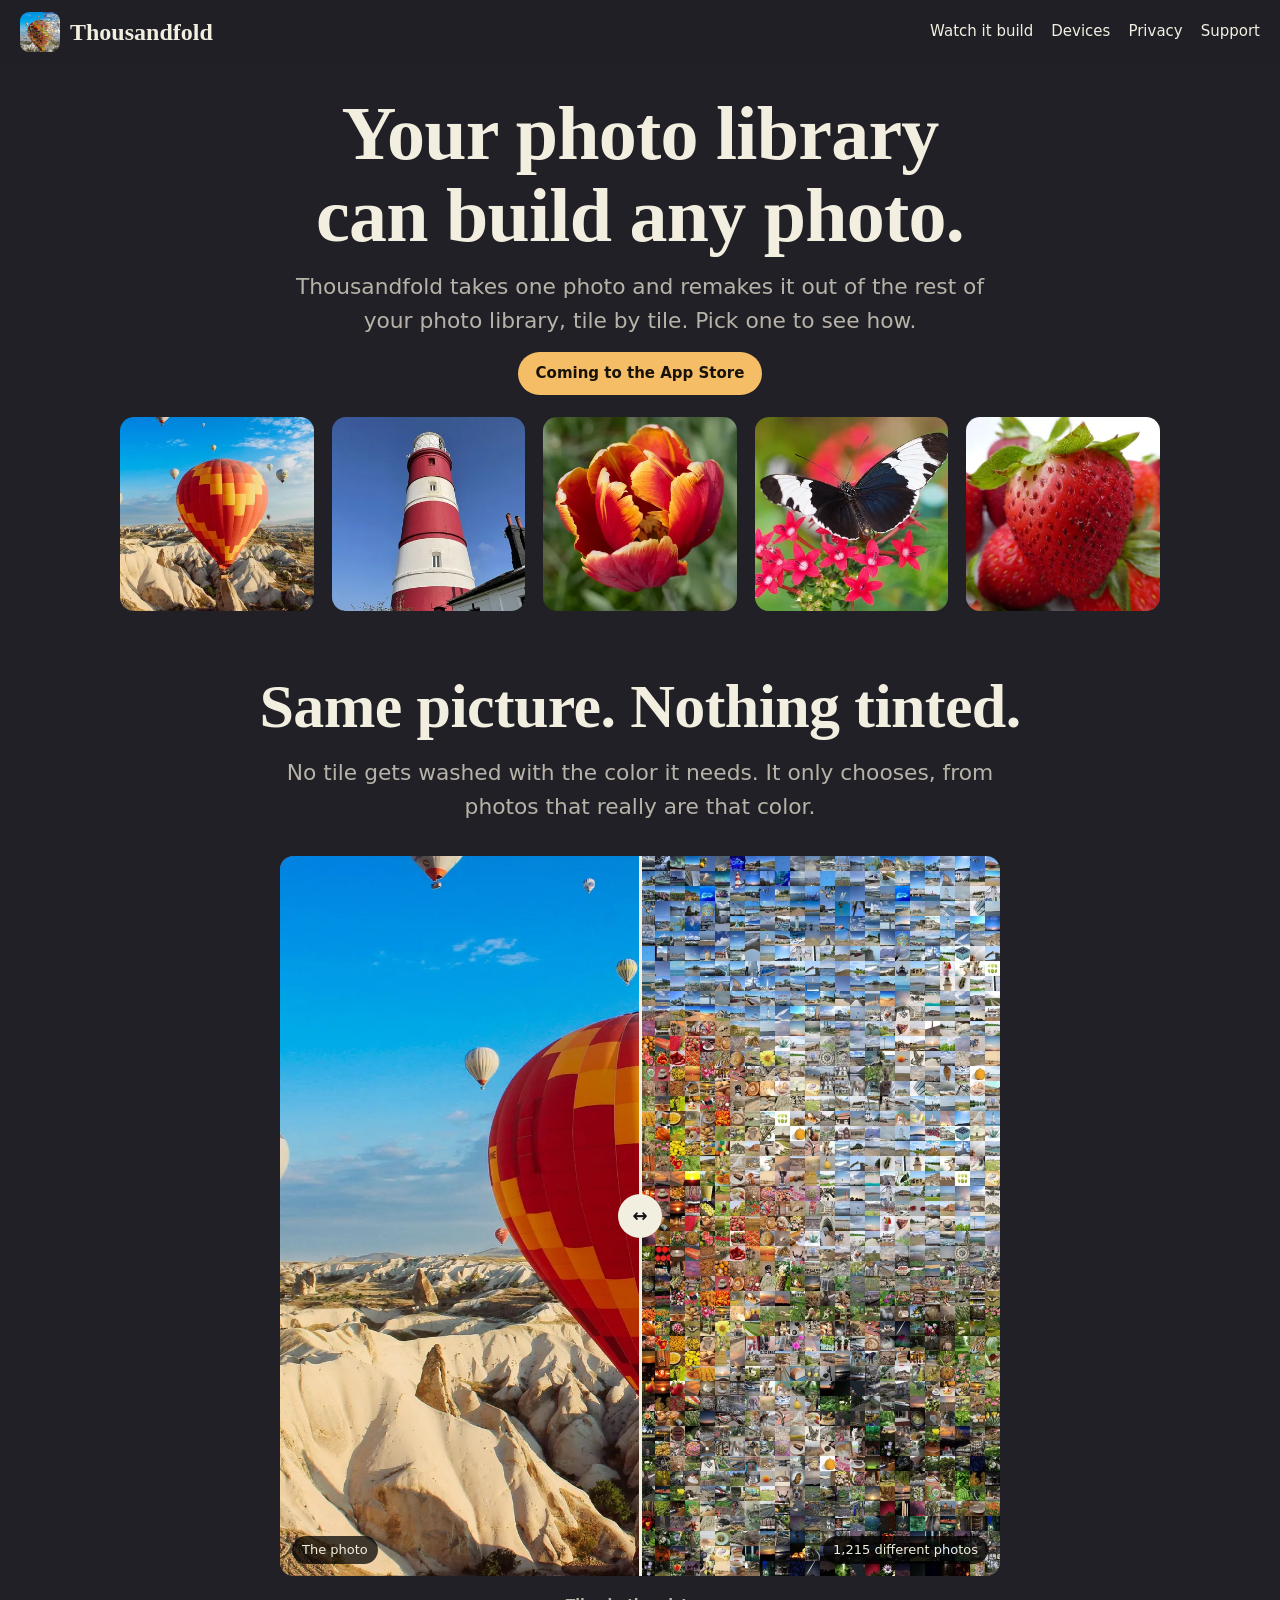
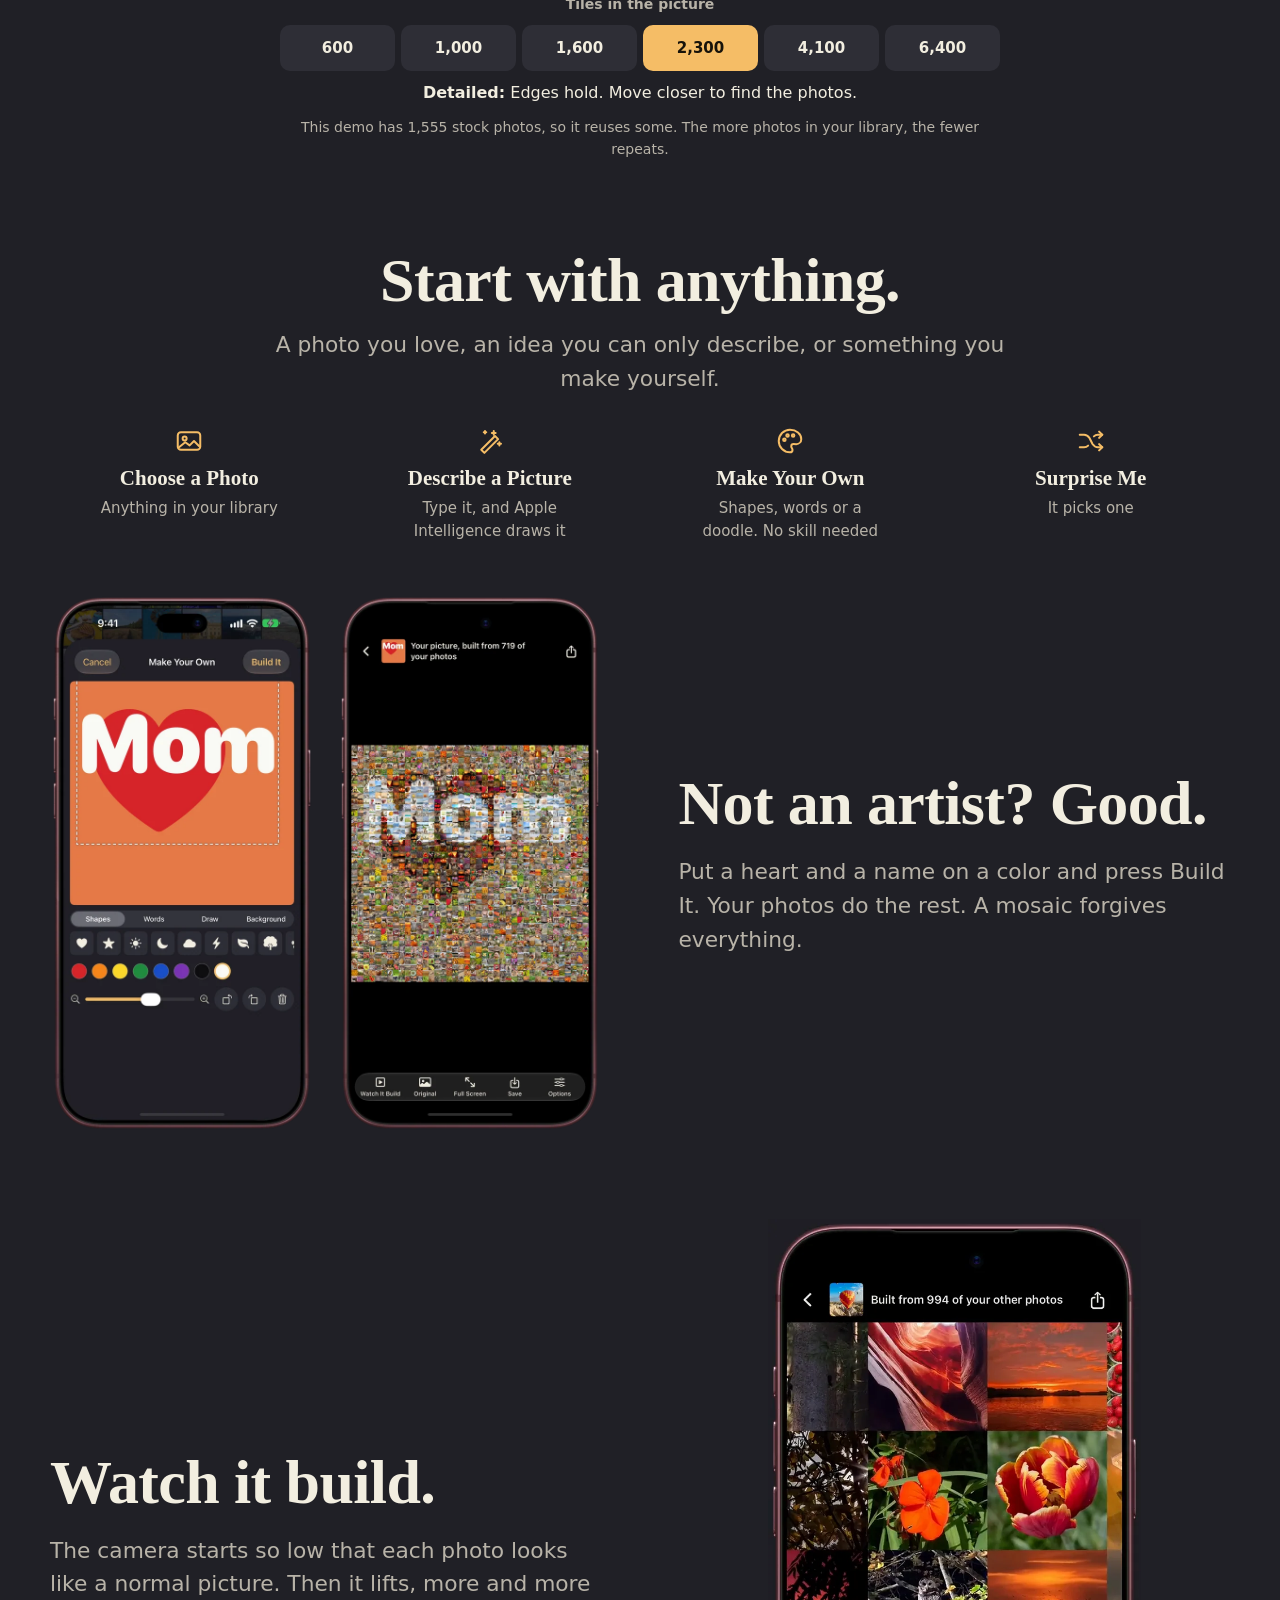
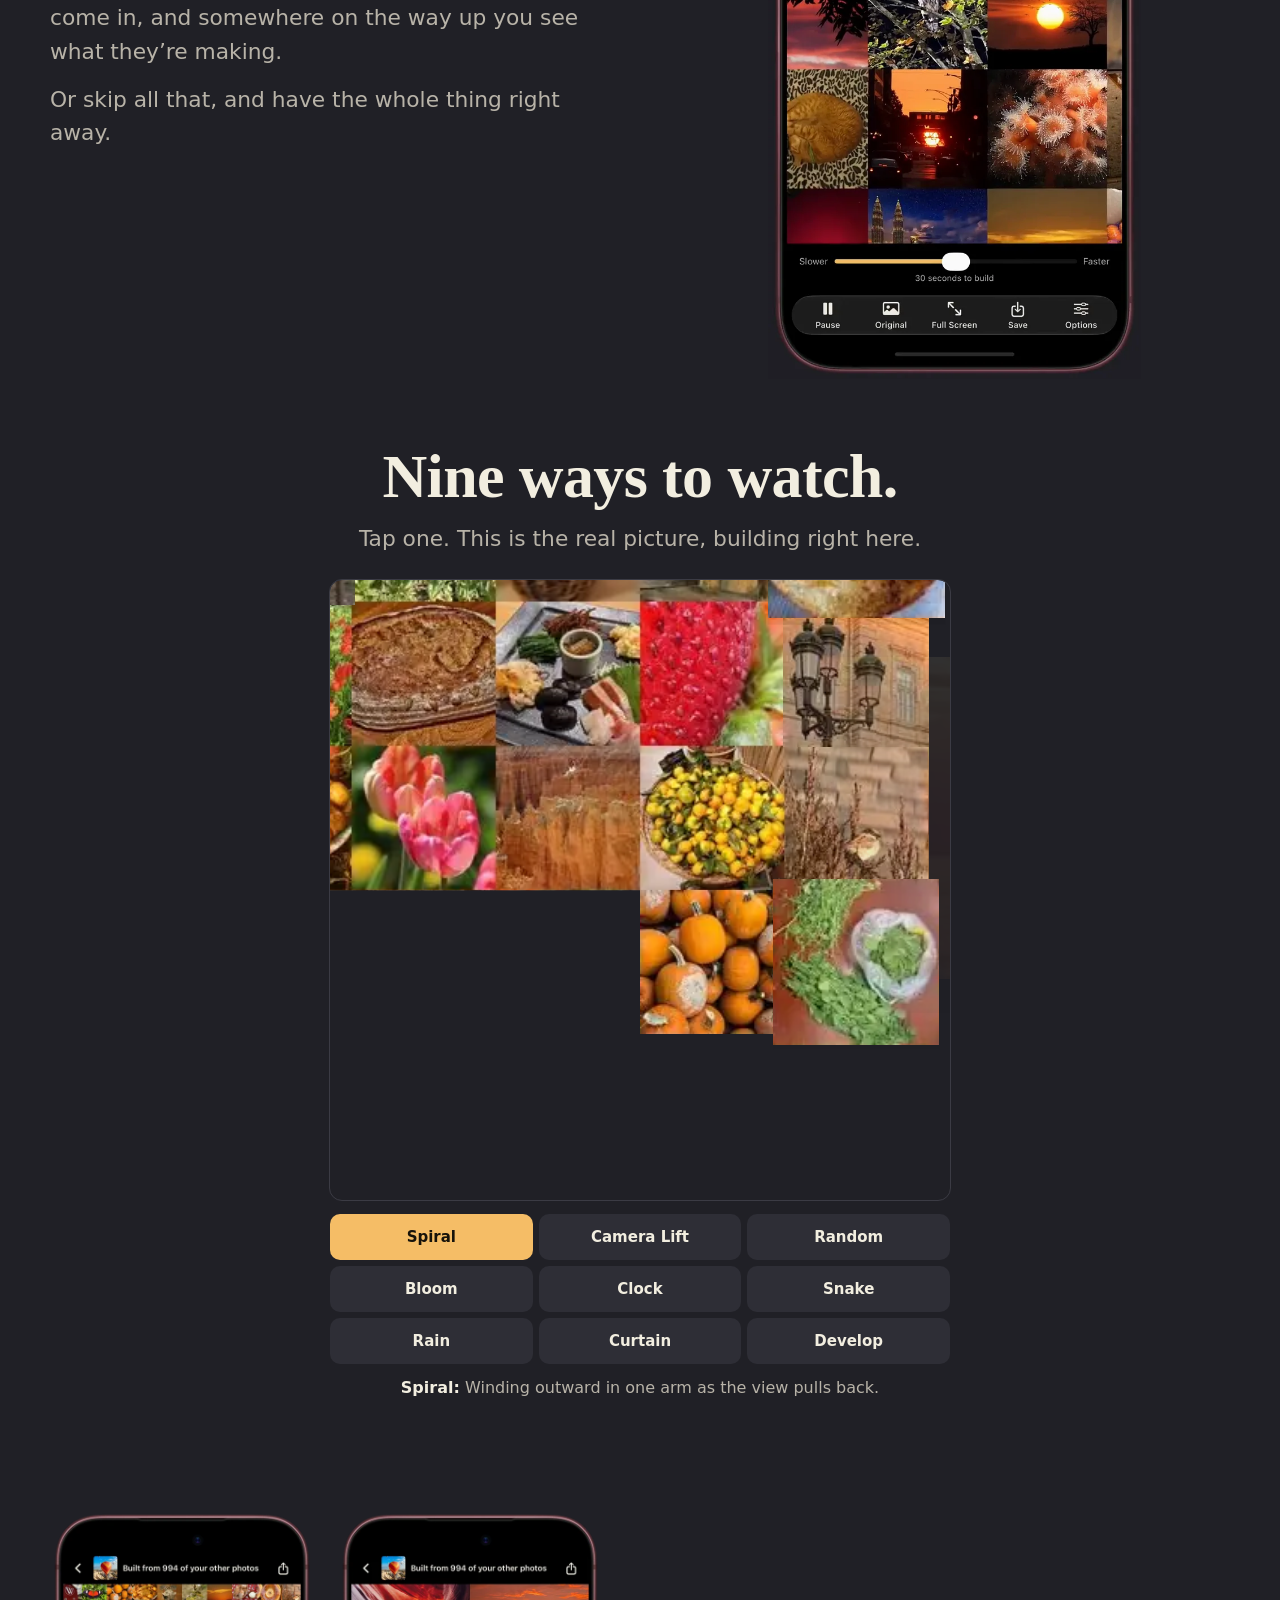
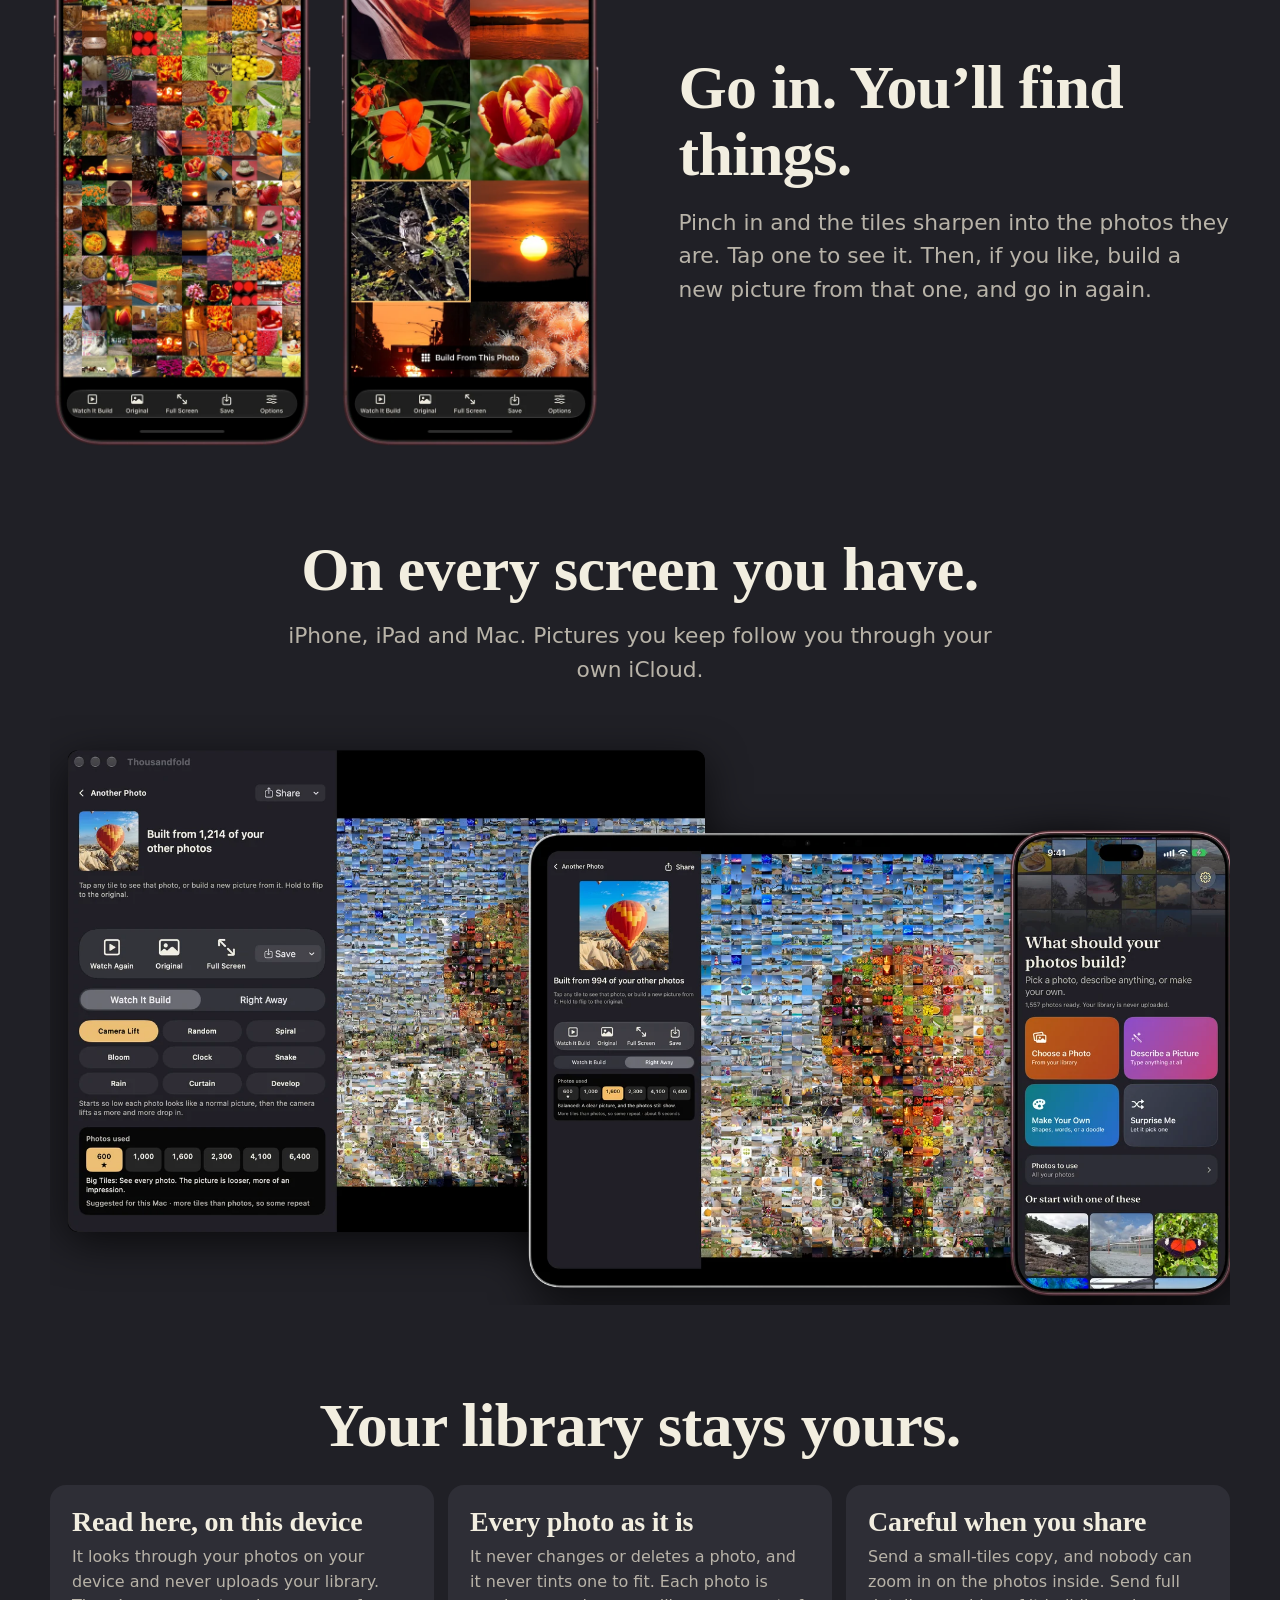
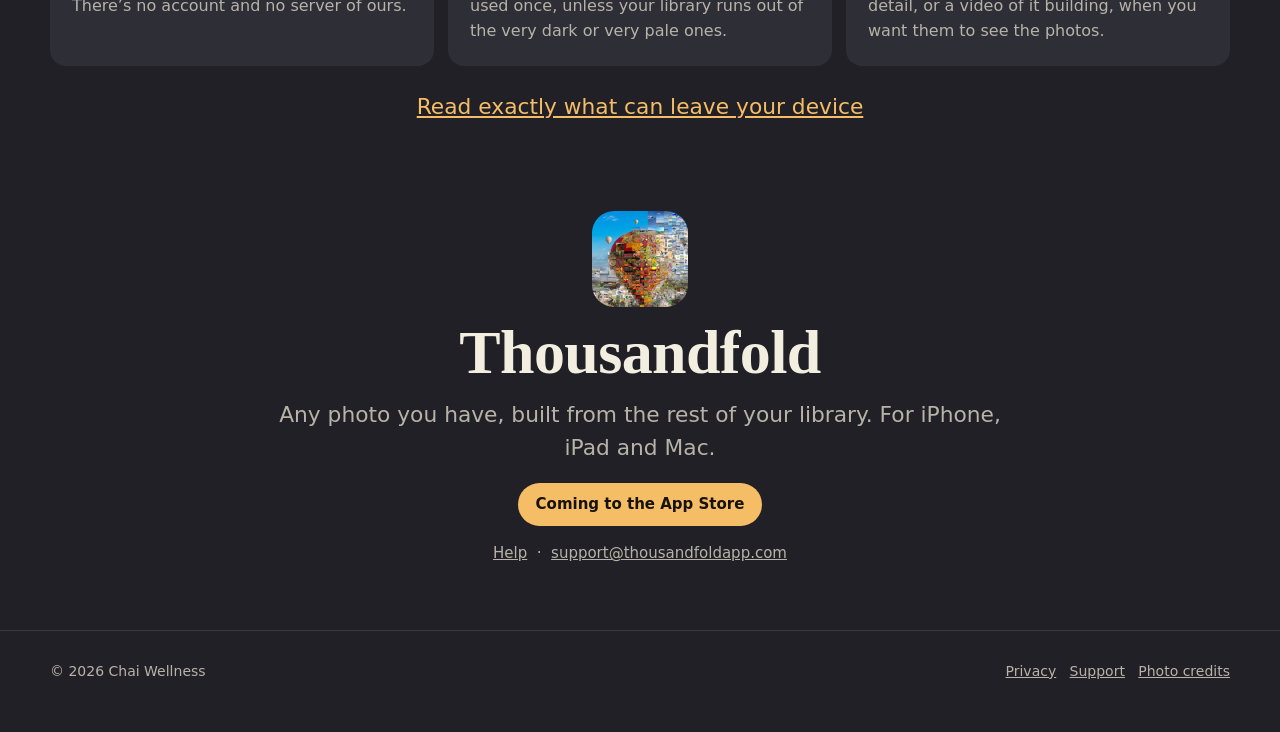
==== commit c9eec84f: "Lighter charcoal" ====
--- a/index.html
+++ b/index.html
@@ -5,9 +5,9 @@
 <meta name="viewport" content="width=device-width, initial-scale=1, viewport-fit=cover">
 <title>Thousandfold: a photo built from your other photos</title>
 <meta name="description" content="Pick any photo and Thousandfold builds it out of the rest of your library, tile by tile. Every tile is a real photo, untouched. Your library is never uploaded. For iPhone, iPad and Mac.">
-<meta name="theme-color" content="#17171b">
+<meta name="theme-color" content="#202026">
 <meta property="og:title" content="Thousandfold"><meta property="og:description" content="A photo built from your other photos."><meta property="og:image" content="og-image.jpg?v=1"><meta name="twitter:card" content="summary_large_image"><meta name="twitter:image" content="og-image.jpg?v=1">
-<link rel="icon" href="img/icon-64.png"><link rel="apple-touch-icon" href="apple-touch-icon.png"><link rel="stylesheet" href="style.css?v=8">
+<link rel="icon" href="img/icon-64.png"><link rel="apple-touch-icon" href="apple-touch-icon.png"><link rel="stylesheet" href="style.css?v=9">
 </head>
 <body>
 <header class="nav">
@@ -66,7 +66,7 @@
     <li><svg viewBox="0 0 24 24" width="30" height="30" fill="none" stroke="currentColor" stroke-width="1.600" stroke-linecap="round" stroke-linejoin="round" aria-hidden="true"><path d="M3 7h3.500c2 0 3.200 1 4.300 2.600l2.400 4.800C14.300 16 15.500 17 17.500 17H21"/><path d="M3 17h3.500c1.400 0 2.400-.5 3.200-1.300M21 7h-3.500c-1.400 0-2.400.5-3.200 1.300"/><path d="m18.500 4.500 2.500 2.500-2.500 2.500M18.500 14.500l2.500 2.500-2.500 2.500"/></svg><b>Surprise Me</b><span>It picks one</span></li>
   </ul>
   <div class="row flip" style="margin-top:clamp(32px,4vw,52px)">
-    <div class="devices"><img src="img/iphone-make.webp?v=2" alt="Make Your Own on iPhone: a heart and a word on a colored background" loading="lazy" width="560" height="1145"><img src="img/iphone-made.webp?v=2" alt="The same picture built from photos" loading="lazy" width="560" height="1145"></div>
+    <div class="devices"><img src="img/iphone-make.webp?v=4" alt="Make Your Own on iPhone: a heart and a word on a colored background" loading="lazy" width="560" height="1145"><img src="img/iphone-made.webp?v=4" alt="The same picture built from photos" loading="lazy" width="560" height="1145"></div>
     <div class="copy"><h2>Not an artist? Good.</h2><p class="lead">Put a heart and a name on a color and press Build It. Your photos do the rest. A mosaic forgives everything.</p></div>
   </div>
 </div></section>
@@ -74,7 +74,7 @@
 <section id="build"><div class="wrap">
   <div class="row">
     <div class="copy"><h2>Watch it build.</h2><p class="lead">The camera starts so low that each photo looks like a normal picture. Then it lifts, more and more come in, and somewhere on the way up you see what they&rsquo;re making.</p><p class="lead">Or skip all that, and have the whole thing right away.</p></div>
-    <div class="devices"><video class="video-frame" data-video src="" data-src="img/iphone-lift.mp4?v=3" poster="img/iphone-lift-poster.webp?v=2" muted loop playsinline width="660" height="1350" aria-label="Thousandfold on iPhone: the camera lifts as a picture is built from photos"></video></div>
+    <div class="devices"><video class="video-frame" data-video src="" data-src="img/iphone-lift.mp4?v=4" poster="img/iphone-lift-poster.webp?v=4" muted loop playsinline width="660" height="1350" aria-label="Thousandfold on iPhone: the camera lifts as a picture is built from photos"></video></div>
   </div>
   <div class="modes center" data-modes>
     <h2>Nine ways to watch.</h2>
@@ -86,14 +86,14 @@
 </div></section>
 
 <section><div class="wrap"><div class="row flip">
-  <div class="devices"><img src="img/iphone-zoomed.webp?v=2" alt="Zoomed in close on the tiles" loading="lazy" width="560" height="1145"><img src="img/iphone-one.webp?v=2" alt="One photo filling the screen, with a button to build a new picture from it" loading="lazy" width="560" height="1145"></div>
+  <div class="devices"><img src="img/iphone-zoomed.webp?v=4" alt="Zoomed in close on the tiles" loading="lazy" width="560" height="1145"><img src="img/iphone-one.webp?v=4" alt="One photo filling the screen, with a button to build a new picture from it" loading="lazy" width="560" height="1145"></div>
   <div class="copy"><h2>Go in. You&rsquo;ll find things.</h2><p class="lead">Pinch in and the tiles sharpen into the photos they are. Tap one to see it. Then, if you like, build a new picture from that one, and go in again.</p></div>
 </div></div></section>
 
 <section id="devices"><div class="wrap center">
   <h2>On every screen you have.</h2>
   <p class="lead">iPhone, iPad and Mac. Pictures you keep follow you through your own iCloud.</p>
-  <div class="strip"><img src="img/devices.webp?v=3" alt="Thousandfold on Mac, iPad and iPhone" loading="lazy" width="1800" height="900"></div>
+  <div class="strip"><img src="img/devices.webp?v=4" alt="Thousandfold on Mac, iPad and iPhone" loading="lazy" width="1800" height="900"></div>
 </div></section>
 
 <section id="private"><div class="wrap">
@@ -117,5 +117,5 @@
 <!-- The maker's note goes here, in Eric's words, once he has written it. Nothing publishes in his name until then. -->
 </main>
 <footer class="foot"><div class="wrap"><span>&copy; 2026 Chai Wellness</span><span><a href="privacy.html">Privacy</a> &nbsp; <a href="support.html">Support</a> &nbsp; <a href="credits.html">Photo credits</a></span></div></footer>
-<script src="site.js?v=3" defer></script><script src="store.js" defer></script>
+<script src="site.js?v=4" defer></script><script src="store.js" defer></script>
 </body></html>
--- a/style.css
+++ b/style.css
@@ -1,11 +1,11 @@
 :root{color-scheme:dark}
-:root{--ink:#17171b;--card:#26262d;--line:#33333b;--paper:#f2eee0;--dim:#b8b3a8;--amber:#f5bd66;--serif:ui-serif,"New York",Georgia,serif;--sans:-apple-system,BlinkMacSystemFont,"SF Pro Text",system-ui,sans-serif}
+:root{--ink:#202026;--card:#2e2e36;--line:#3b3b44;--paper:#f2eee0;--dim:#b8b3a8;--amber:#f5bd66;--serif:ui-serif,"New York",Georgia,serif;--sans:-apple-system,BlinkMacSystemFont,"SF Pro Text",system-ui,sans-serif}
 *{box-sizing:border-box}html{background:var(--ink);scroll-behavior:smooth}body{margin:0;background:var(--ink);color:var(--paper);font:18px/1.55 var(--sans);-webkit-font-smoothing:antialiased}
 [hidden]{display:none!important}img,video{display:block;max-width:100%;height:auto}a{color:var(--amber)}
 h1,h2,h3{font-family:var(--serif);font-weight:700;line-height:1.08;margin:0;letter-spacing:-.01em}
 h2{font-size:clamp(34px,5.2vw,62px)}h3{font-size:clamp(22px,2.4vw,28px)}p{margin:0}.lead{color:var(--dim);font-size:clamp(18px,1.7vw,22px);max-width:34em}
 .wrap{width:min(1180px,100% - 40px);margin-inline:auto}section{padding:clamp(32px,3.4vw,54px) 0;scroll-margin-top:60px}
-.nav{position:fixed;inset:0 0 auto;z-index:20;display:flex;align-items:center;justify-content:space-between;padding:12px max(20px,env(safe-area-inset-right,0px)) 12px max(20px,env(safe-area-inset-left,0px));background:#17171bd9;-webkit-backdrop-filter:blur(14px);backdrop-filter:blur(14px)}
+.nav{position:fixed;inset:0 0 auto;z-index:20;display:flex;align-items:center;justify-content:space-between;padding:12px max(20px,env(safe-area-inset-right,0px)) 12px max(20px,env(safe-area-inset-left,0px));background:#202026d9;-webkit-backdrop-filter:blur(14px);backdrop-filter:blur(14px)}
 .brand{display:flex;gap:10px;align-items:center;color:var(--paper);text-decoration:none;font:700 24px var(--serif)}.brand img{width:40px;height:40px;border-radius:9px}
 .nav nav{display:flex;gap:18px;font-size:15px}.nav nav a{color:var(--paper);text-decoration:none}@media(max-width:620px){.nav nav a:not(:last-child){display:none}}
 .soon{display:inline-block;color:#17130a;background:var(--amber);border-radius:99px;padding:10px 18px;font-weight:600;font-size:15px}
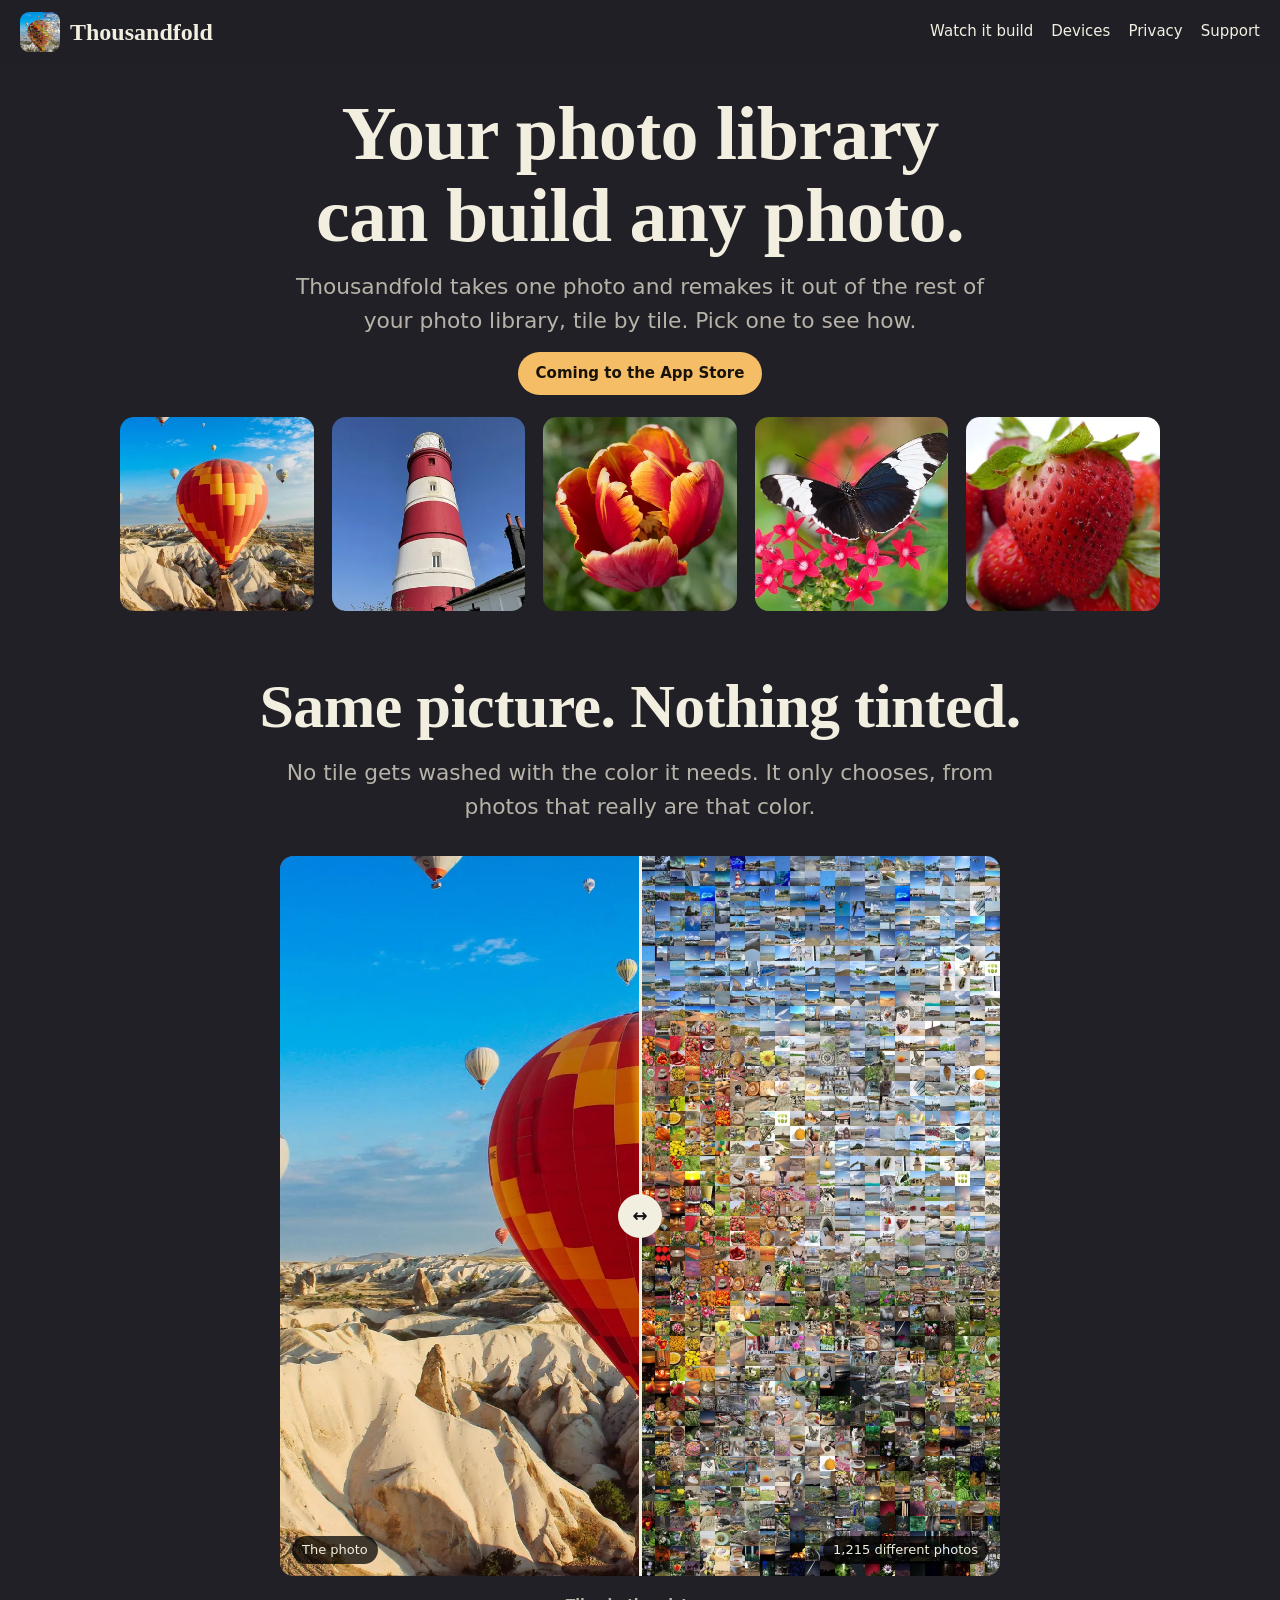
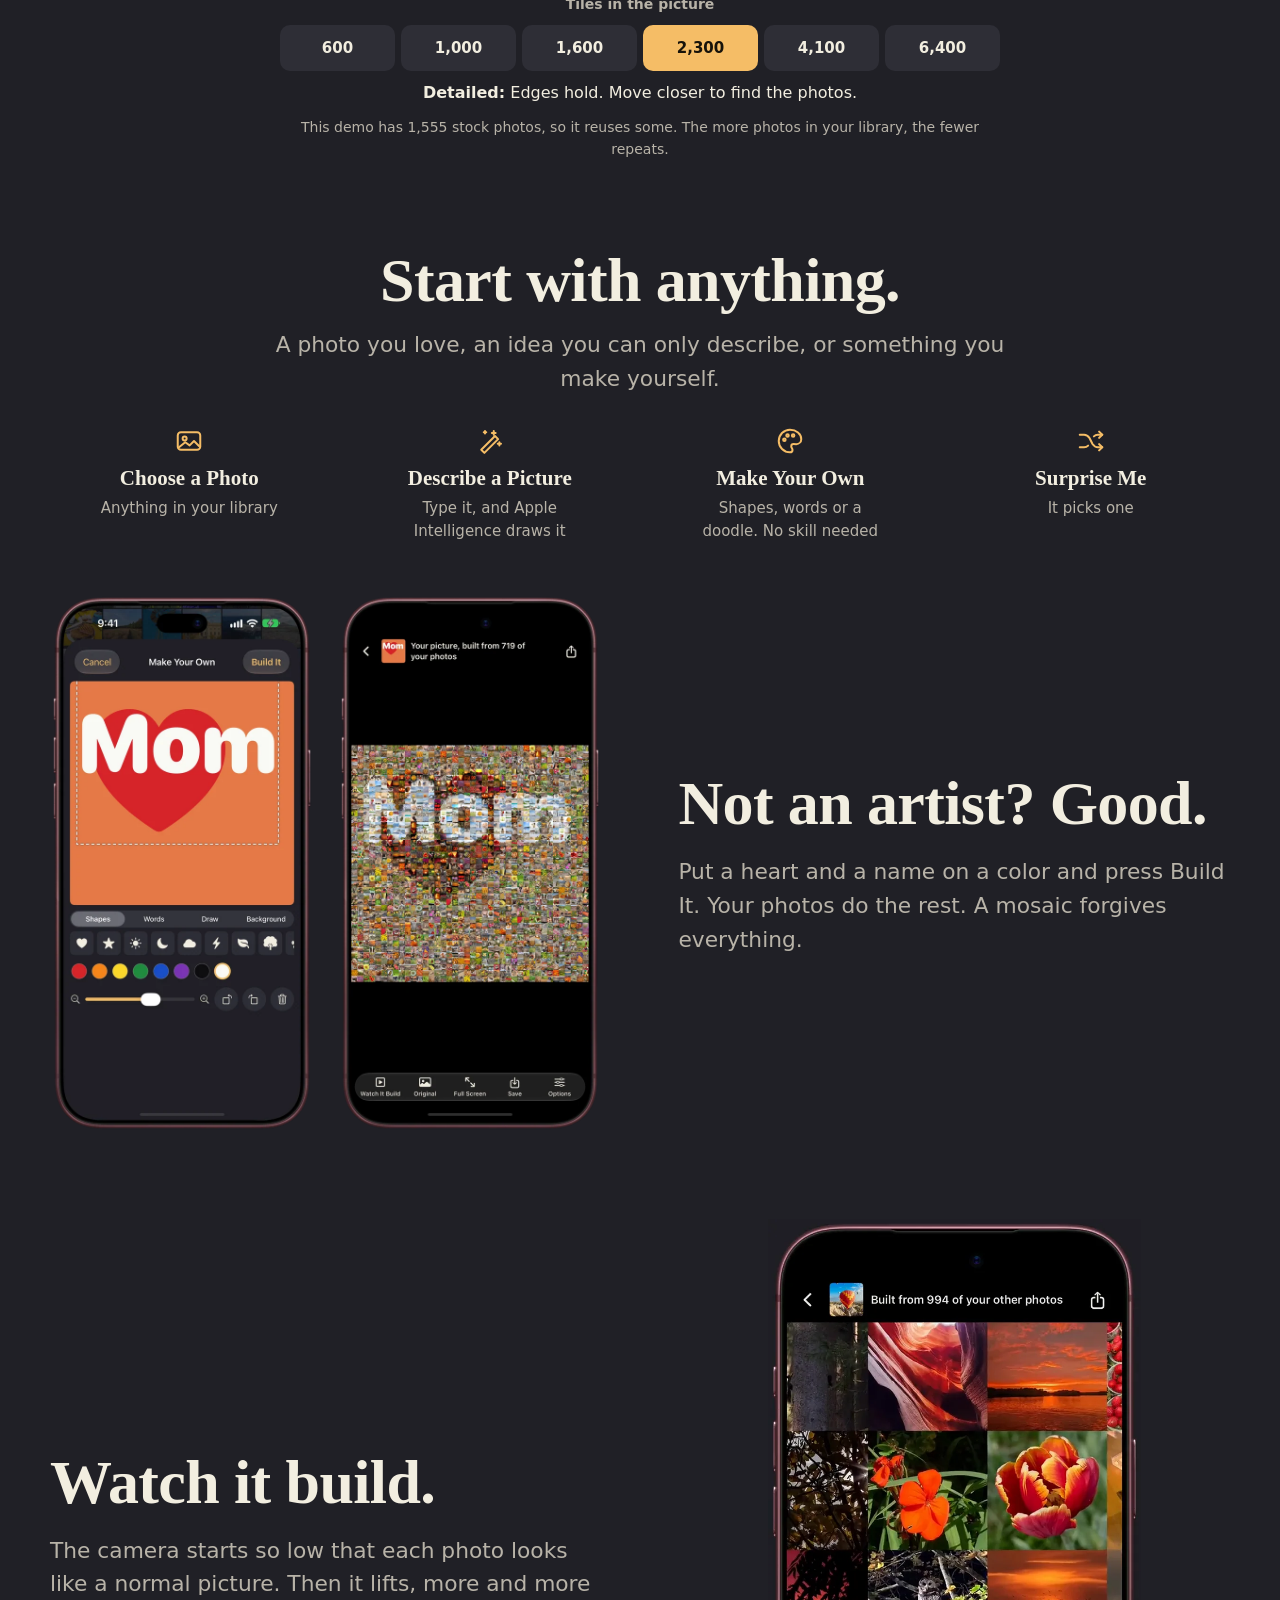
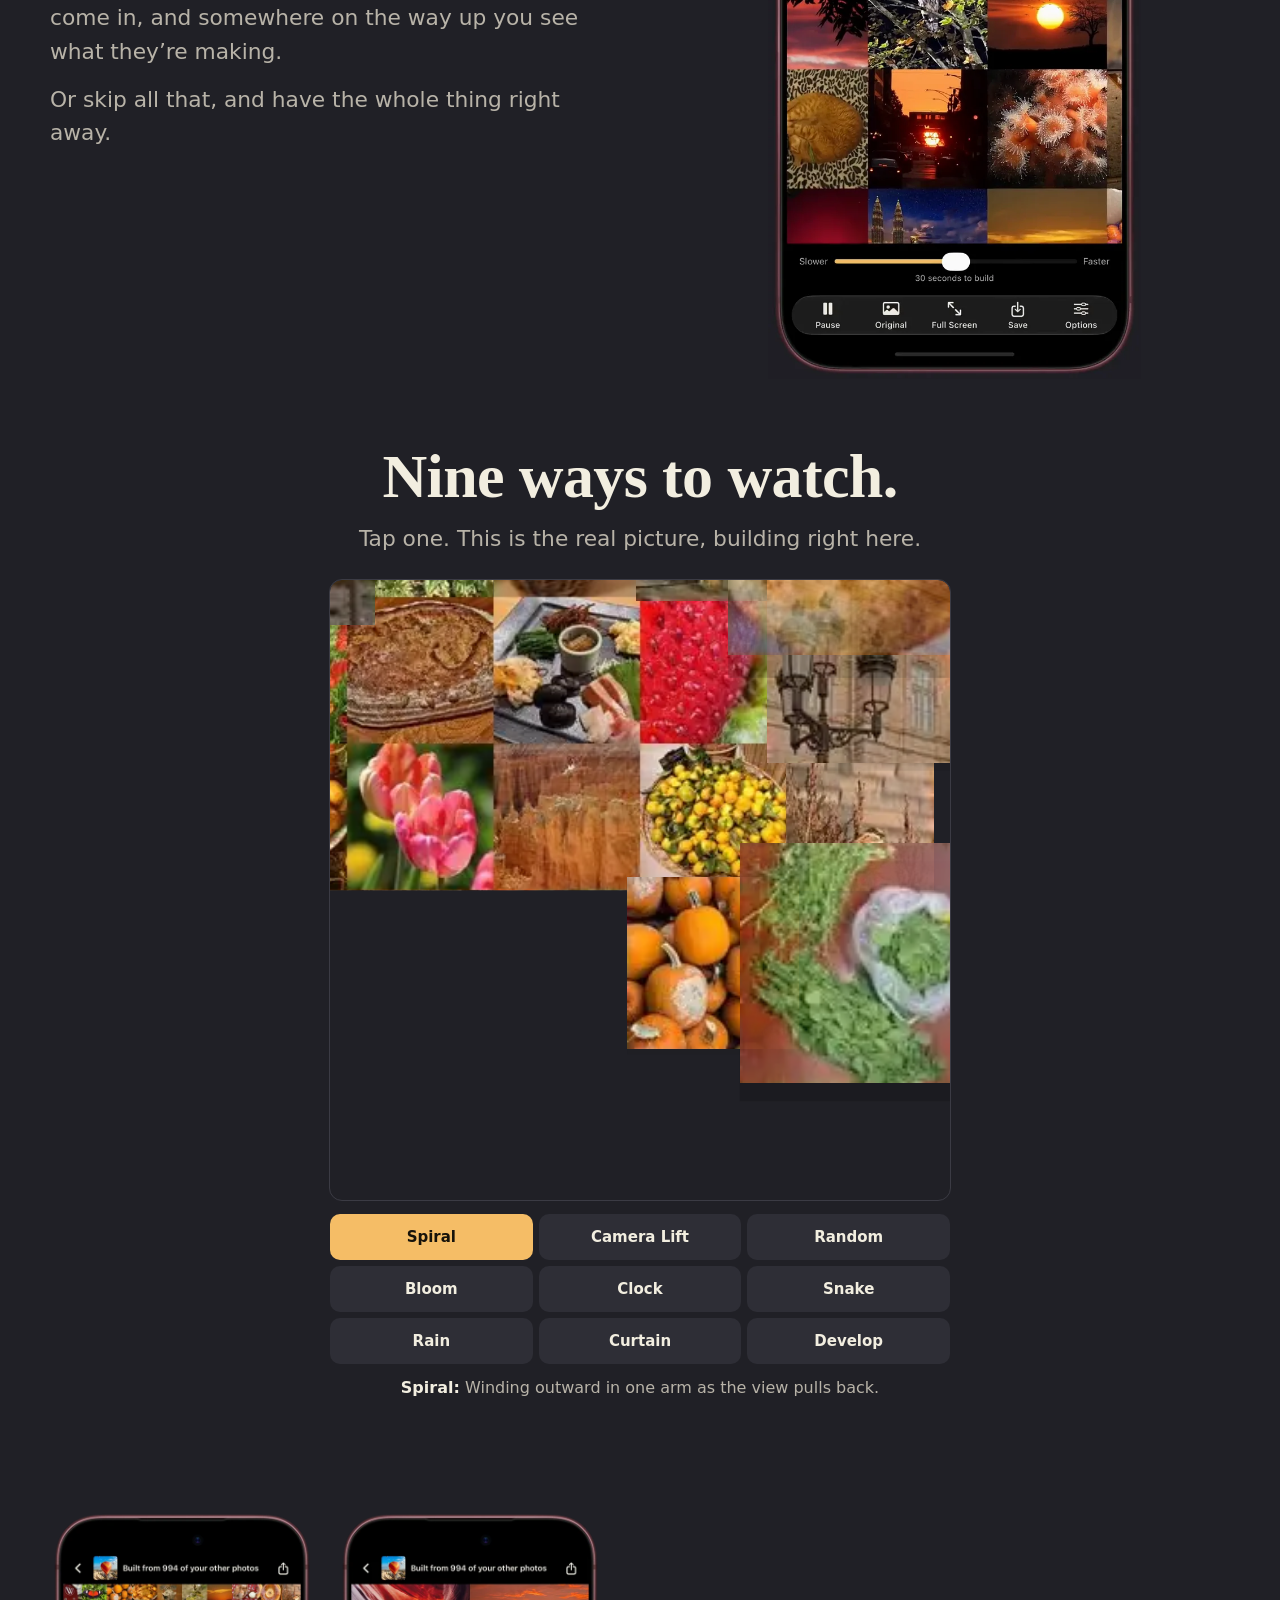
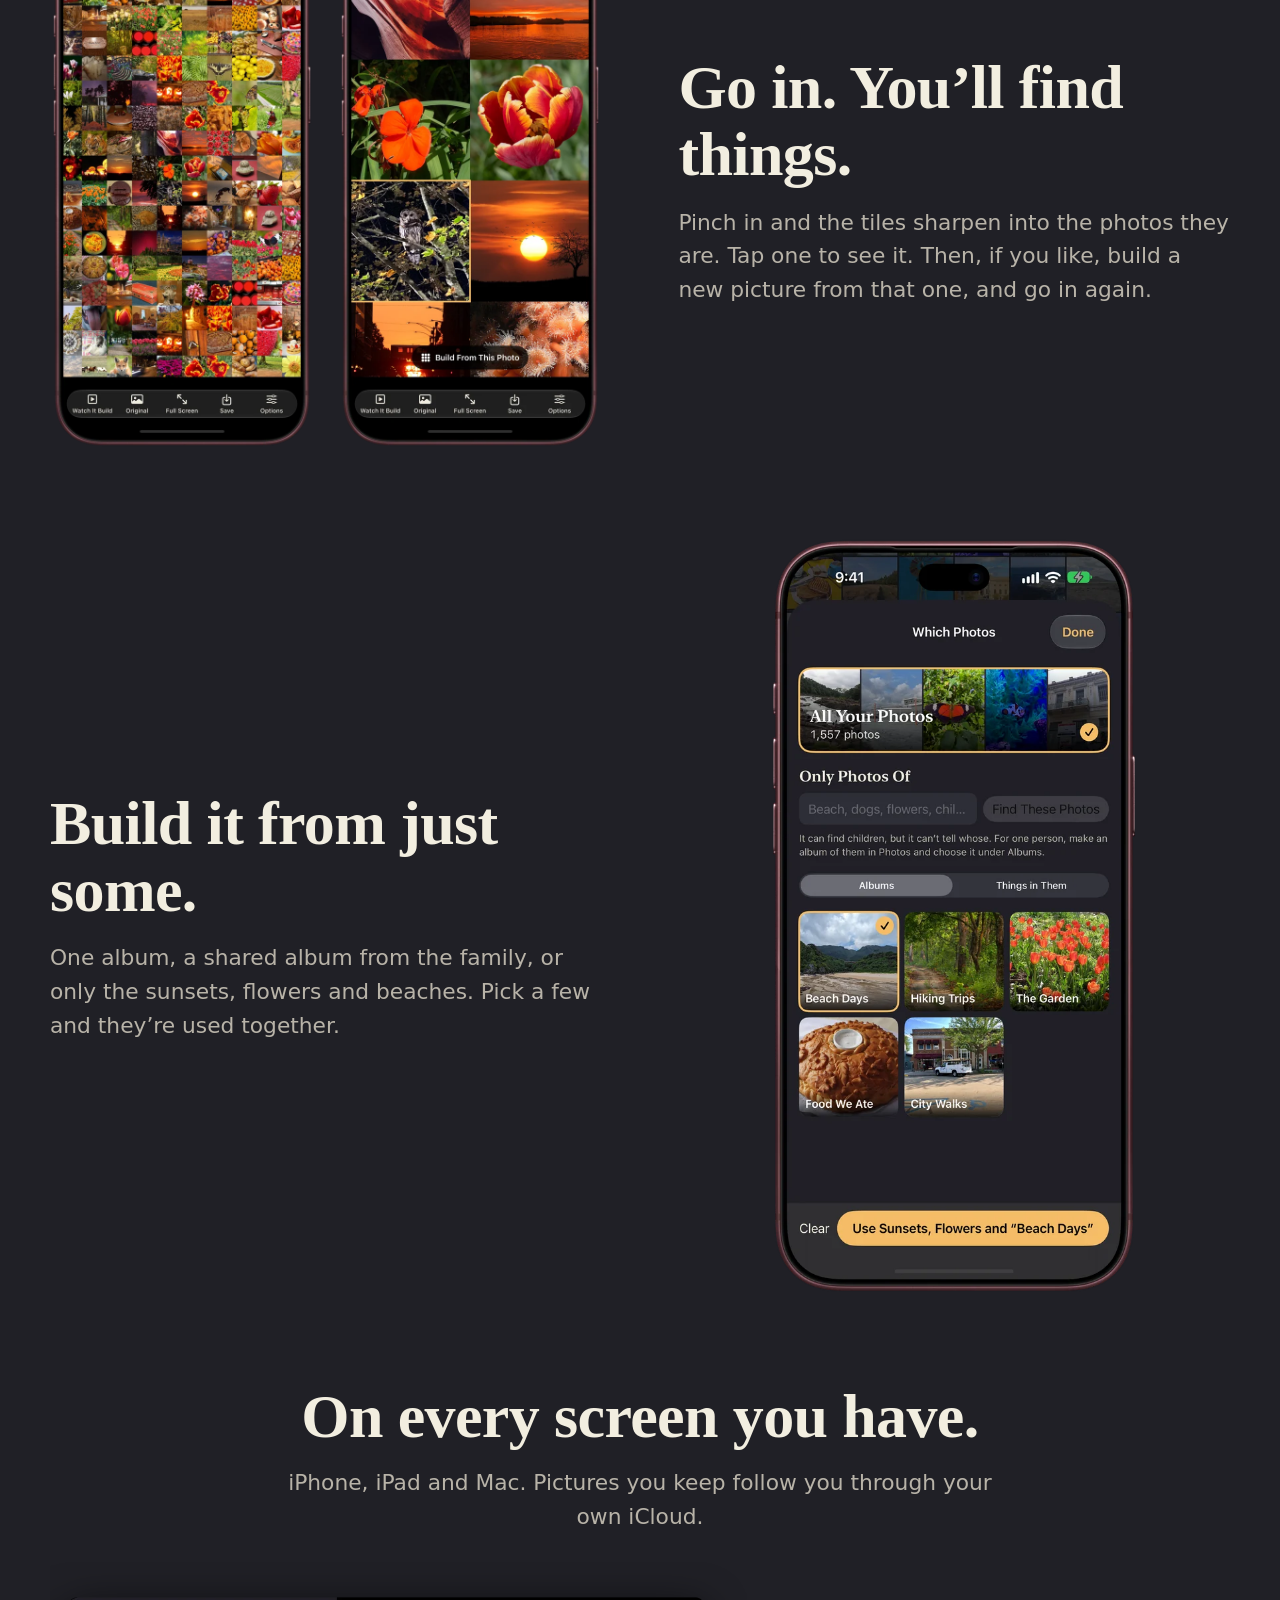
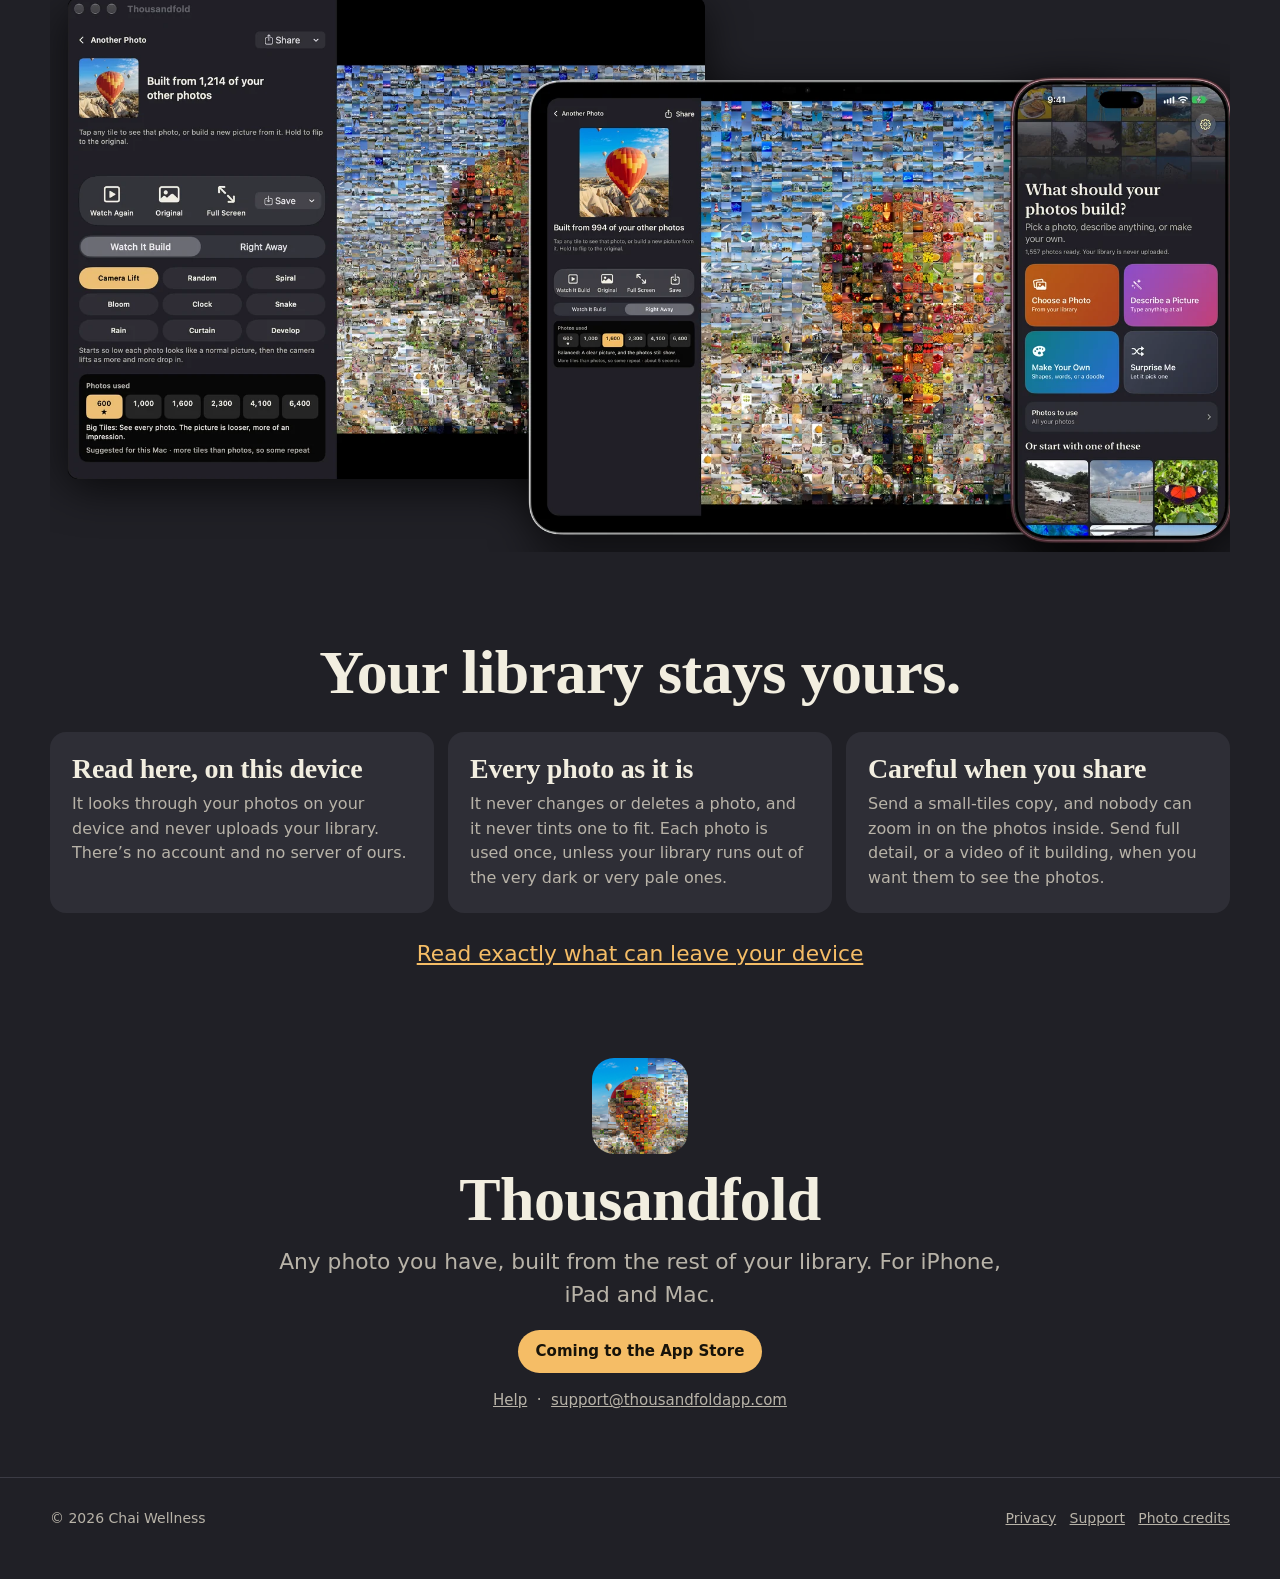
==== commit 7303136d: "Build it from just some: albums, shared albums and subjects, picked together" ====
--- a/index.html
+++ b/index.html
@@ -90,6 +90,13 @@
   <div class="copy"><h2>Go in. You&rsquo;ll find things.</h2><p class="lead">Pinch in and the tiles sharpen into the photos they are. Tap one to see it. Then, if you like, build a new picture from that one, and go in again.</p></div>
 </div></div></section>
 
+<section><div class="wrap">
+  <div class="row">
+    <div class="copy"><h2>Build it from just some.</h2><p class="lead">One album, a shared album from the family, or only the sunsets, flowers and beaches. Pick a few and they&rsquo;re used together.</p></div>
+    <div class="devices"><img src="img/iphone-which.webp?v=4" alt="Which Photos on iPhone: albums shown by their photos, with Sunsets, Flowers and an album called Beach Days picked together" loading="lazy" width="560" height="1143"></div>
+  </div>
+</div></section>
+
 <section id="devices"><div class="wrap center">
   <h2>On every screen you have.</h2>
   <p class="lead">iPhone, iPad and Mac. Pictures you keep follow you through your own iCloud.</p>
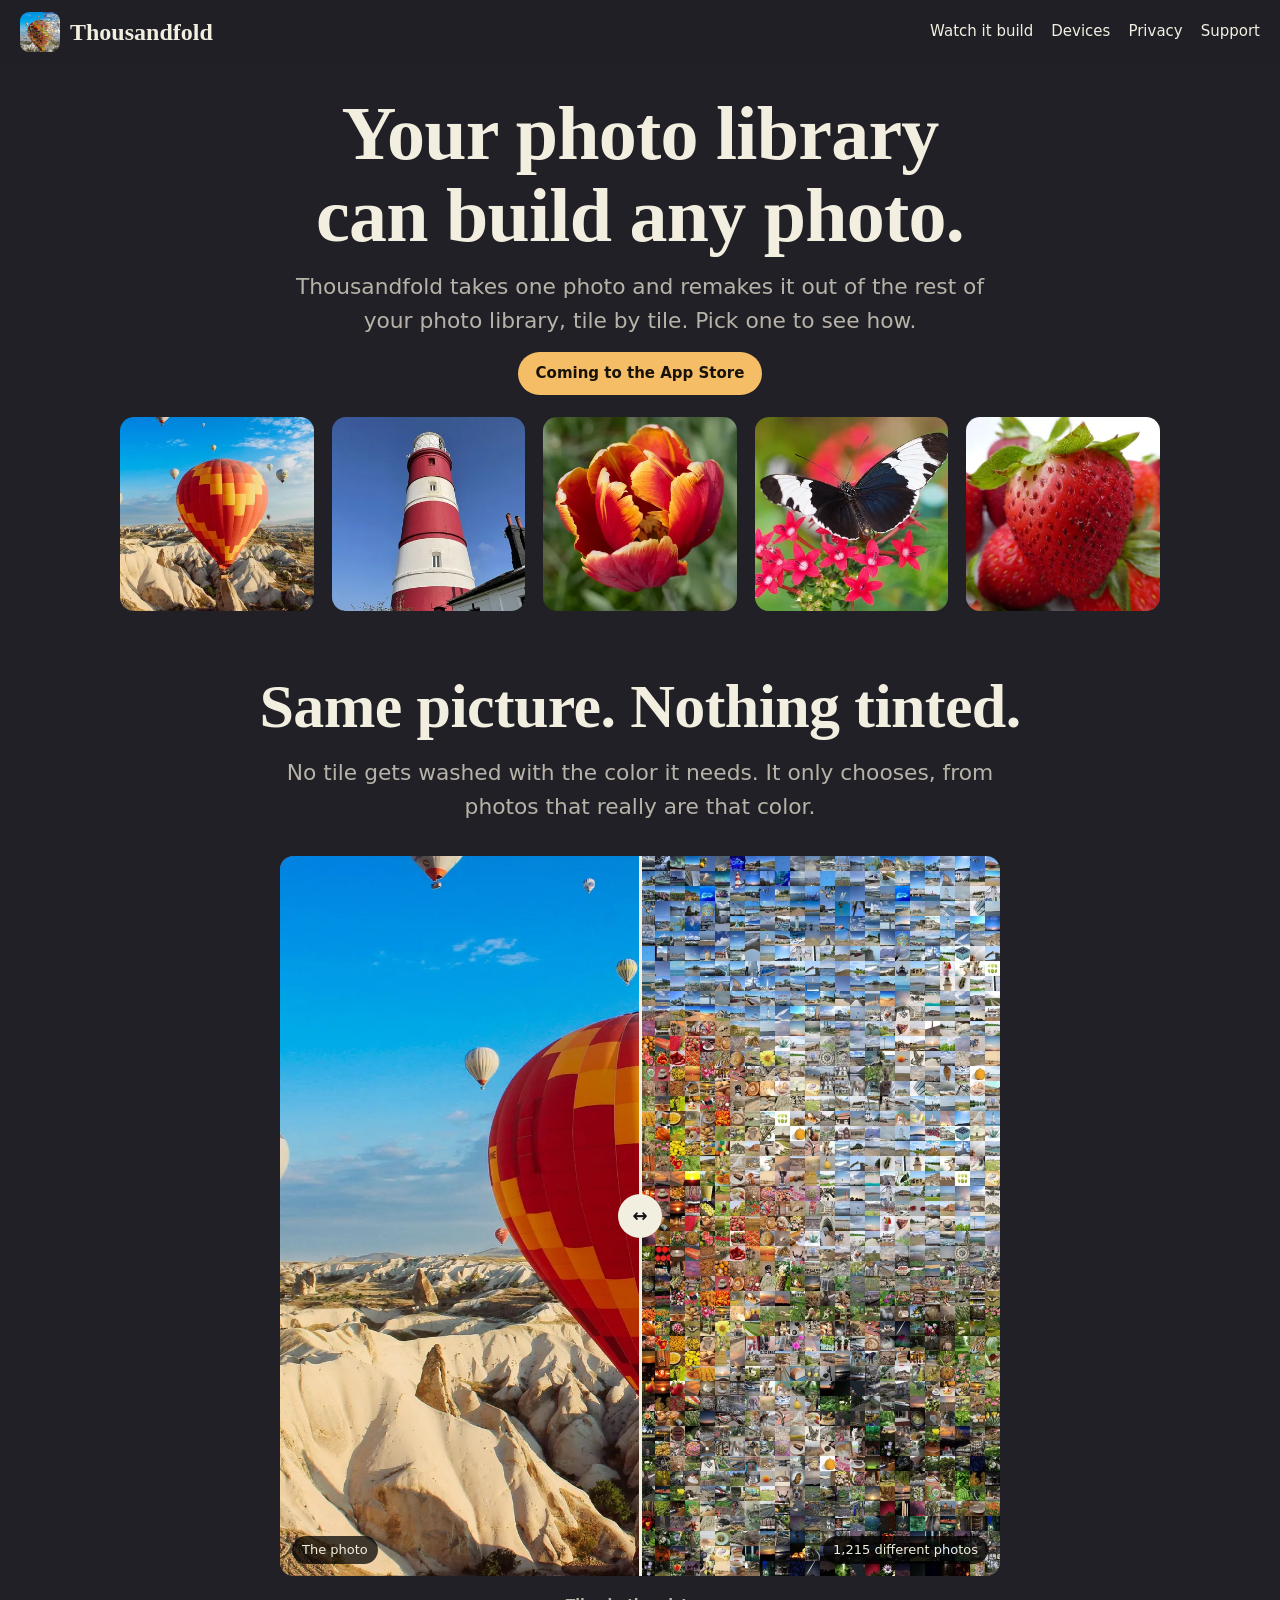
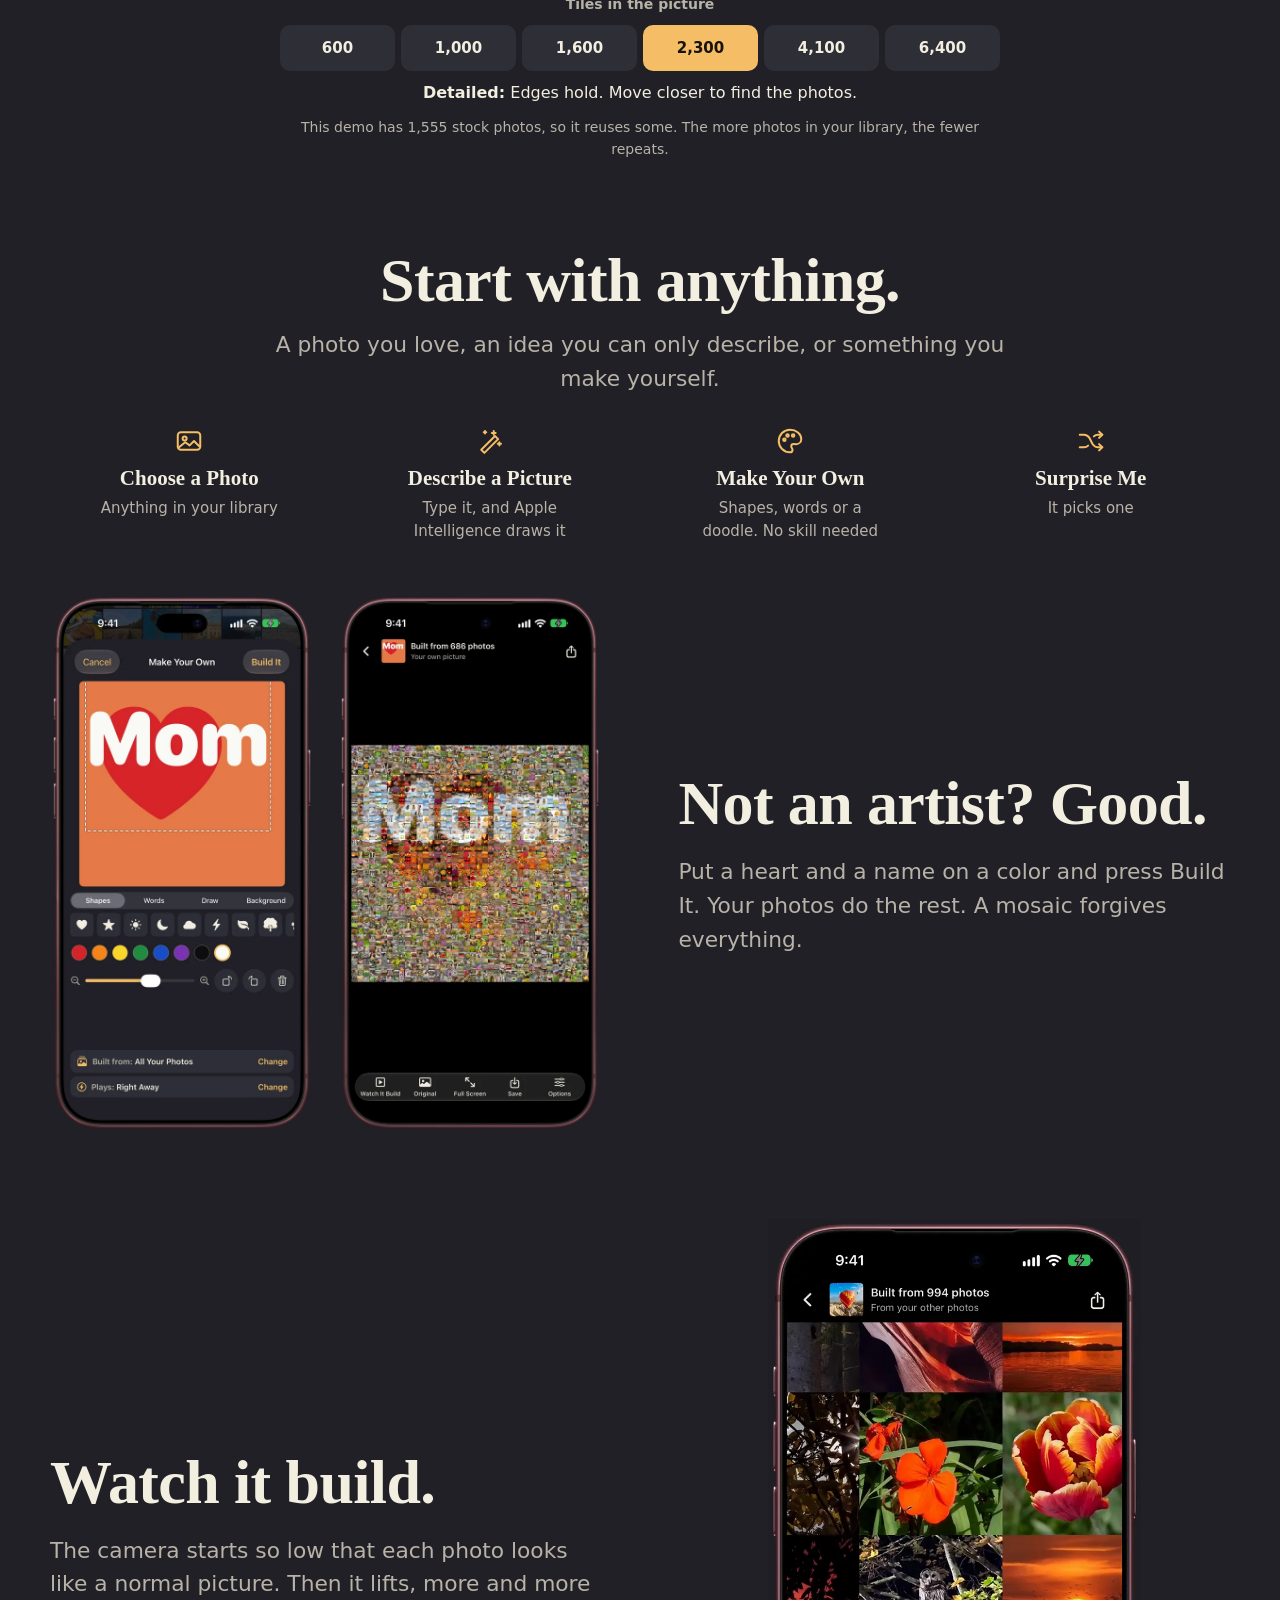
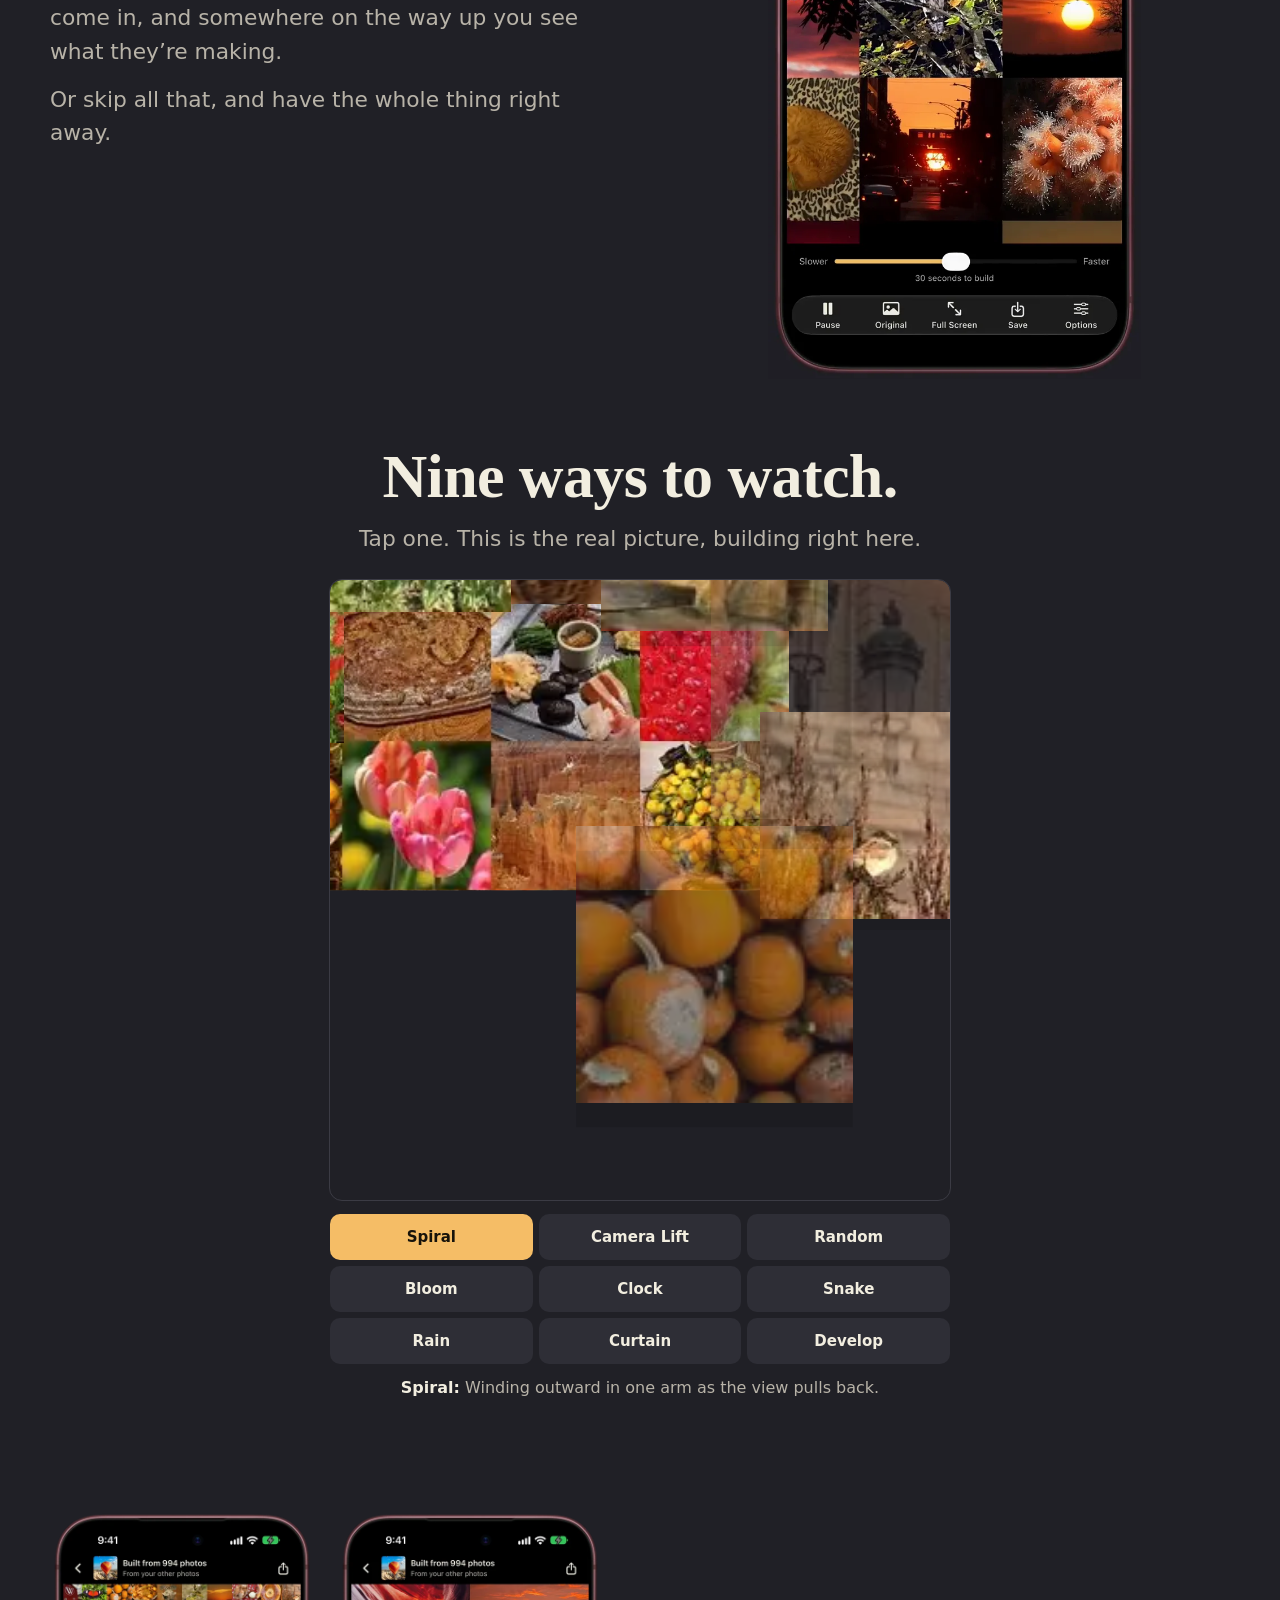
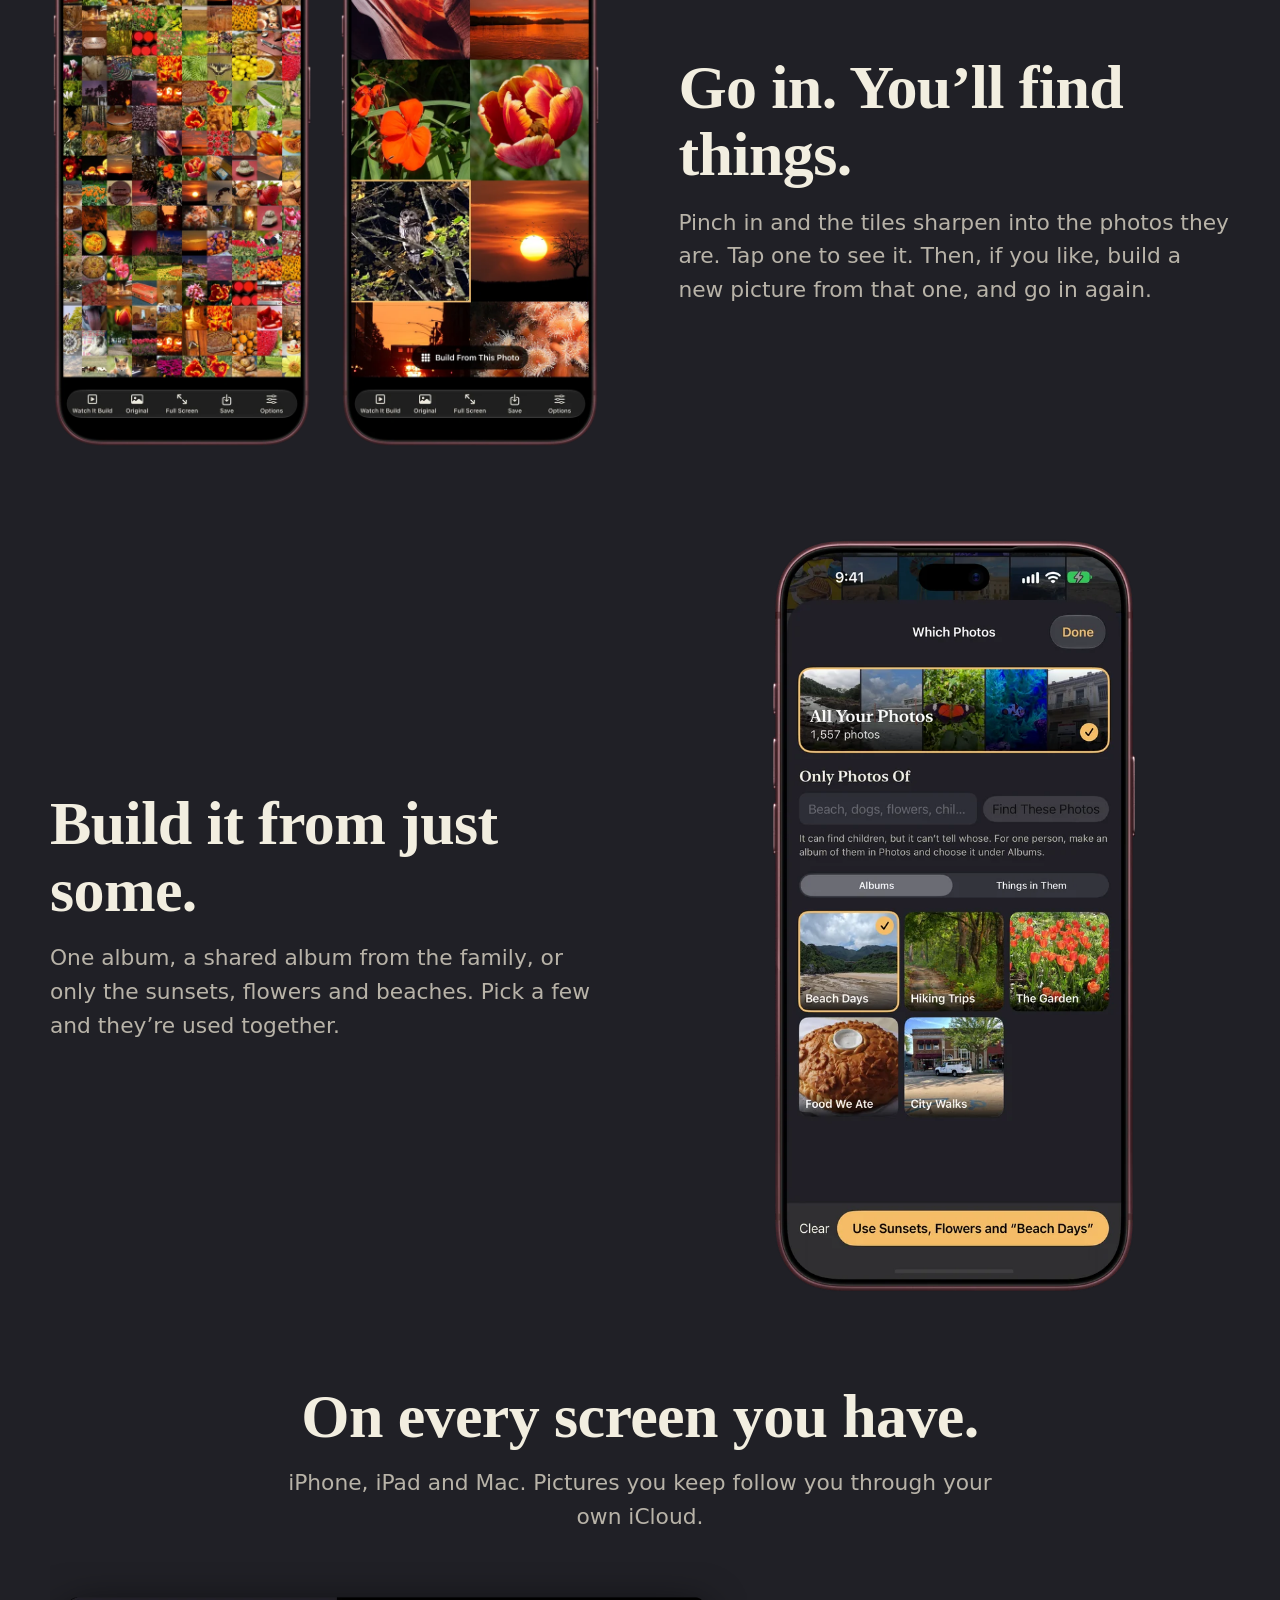
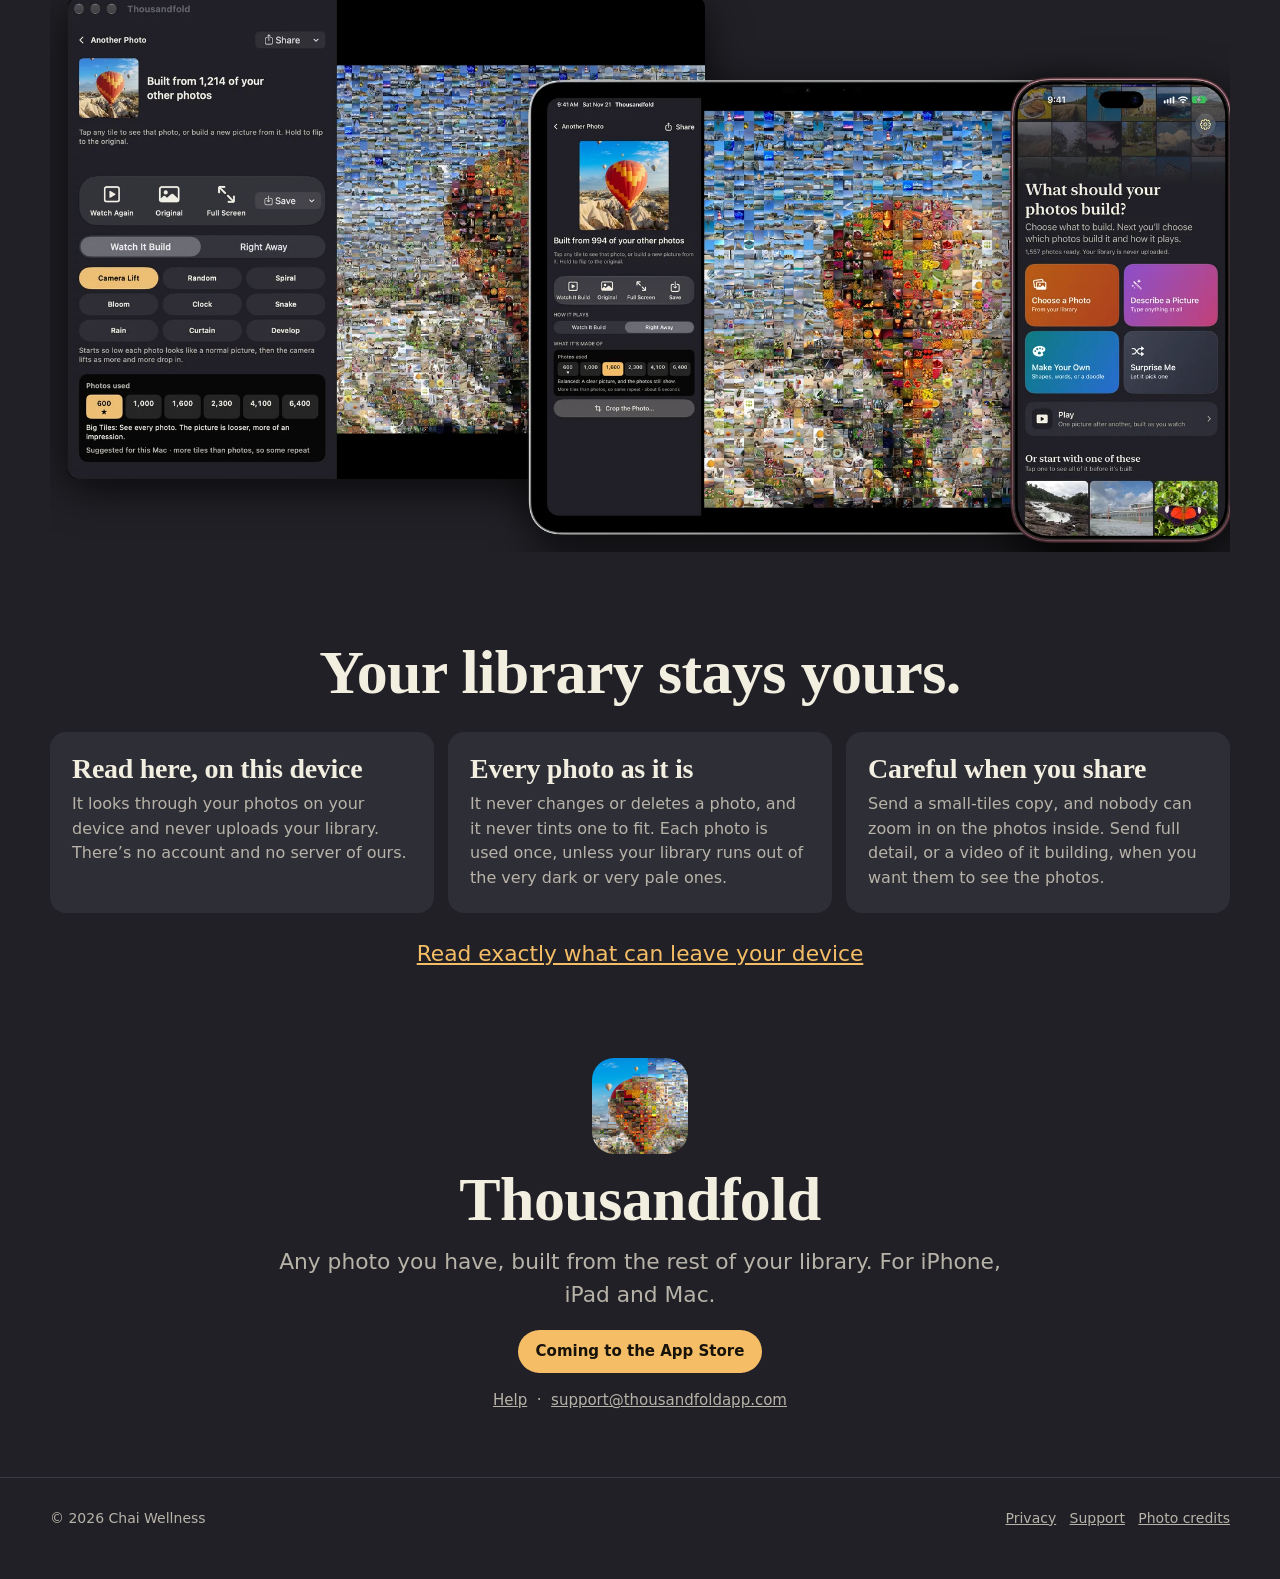
==== commit c0bee8d6: "New screens for build 79: what to build first, then which photos, then how it plays" ====
--- a/index.html
+++ b/index.html
@@ -66,7 +66,7 @@
     <li><svg viewBox="0 0 24 24" width="30" height="30" fill="none" stroke="currentColor" stroke-width="1.600" stroke-linecap="round" stroke-linejoin="round" aria-hidden="true"><path d="M3 7h3.500c2 0 3.200 1 4.300 2.600l2.400 4.800C14.300 16 15.500 17 17.500 17H21"/><path d="M3 17h3.500c1.400 0 2.400-.5 3.200-1.300M21 7h-3.500c-1.400 0-2.400.5-3.200 1.300"/><path d="m18.500 4.500 2.500 2.500-2.500 2.500M18.500 14.500l2.500 2.500-2.500 2.500"/></svg><b>Surprise Me</b><span>It picks one</span></li>
   </ul>
   <div class="row flip" style="margin-top:clamp(32px,4vw,52px)">
-    <div class="devices"><img src="img/iphone-make.webp?v=4" alt="Make Your Own on iPhone: a heart and a word on a colored background" loading="lazy" width="560" height="1145"><img src="img/iphone-made.webp?v=4" alt="The same picture built from photos" loading="lazy" width="560" height="1145"></div>
+    <div class="devices"><img src="img/iphone-make.webp?v=5" alt="Make Your Own on iPhone: a heart and a word on a colored background" loading="lazy" width="560" height="1145"><img src="img/iphone-made.webp?v=5" alt="The same picture built from photos" loading="lazy" width="560" height="1145"></div>
     <div class="copy"><h2>Not an artist? Good.</h2><p class="lead">Put a heart and a name on a color and press Build It. Your photos do the rest. A mosaic forgives everything.</p></div>
   </div>
 </div></section>
@@ -74,7 +74,7 @@
 <section id="build"><div class="wrap">
   <div class="row">
     <div class="copy"><h2>Watch it build.</h2><p class="lead">The camera starts so low that each photo looks like a normal picture. Then it lifts, more and more come in, and somewhere on the way up you see what they&rsquo;re making.</p><p class="lead">Or skip all that, and have the whole thing right away.</p></div>
-    <div class="devices"><video class="video-frame" data-video src="" data-src="img/iphone-lift.mp4?v=4" poster="img/iphone-lift-poster.webp?v=4" muted loop playsinline width="660" height="1350" aria-label="Thousandfold on iPhone: the camera lifts as a picture is built from photos"></video></div>
+    <div class="devices"><video class="video-frame" data-video src="" data-src="img/iphone-lift.mp4?v=5" poster="img/iphone-lift-poster.webp?v=5" muted loop playsinline width="660" height="1350" aria-label="Thousandfold on iPhone: the camera lifts as a picture is built from photos"></video></div>
   </div>
   <div class="modes center" data-modes>
     <h2>Nine ways to watch.</h2>
@@ -86,7 +86,7 @@
 </div></section>
 
 <section><div class="wrap"><div class="row flip">
-  <div class="devices"><img src="img/iphone-zoomed.webp?v=4" alt="Zoomed in close on the tiles" loading="lazy" width="560" height="1145"><img src="img/iphone-one.webp?v=4" alt="One photo filling the screen, with a button to build a new picture from it" loading="lazy" width="560" height="1145"></div>
+  <div class="devices"><img src="img/iphone-zoomed.webp?v=5" alt="Zoomed in close on the tiles" loading="lazy" width="560" height="1145"><img src="img/iphone-one.webp?v=5" alt="One photo filling the screen, with a button to build a new picture from it" loading="lazy" width="560" height="1145"></div>
   <div class="copy"><h2>Go in. You&rsquo;ll find things.</h2><p class="lead">Pinch in and the tiles sharpen into the photos they are. Tap one to see it. Then, if you like, build a new picture from that one, and go in again.</p></div>
 </div></div></section>
 
@@ -100,7 +100,7 @@
 <section id="devices"><div class="wrap center">
   <h2>On every screen you have.</h2>
   <p class="lead">iPhone, iPad and Mac. Pictures you keep follow you through your own iCloud.</p>
-  <div class="strip"><img src="img/devices.webp?v=4" alt="Thousandfold on Mac, iPad and iPhone" loading="lazy" width="1800" height="900"></div>
+  <div class="strip"><img src="img/devices.webp?v=5" alt="Thousandfold on Mac, iPad and iPhone" loading="lazy" width="1800" height="900"></div>
 </div></section>
 
 <section id="private"><div class="wrap">
